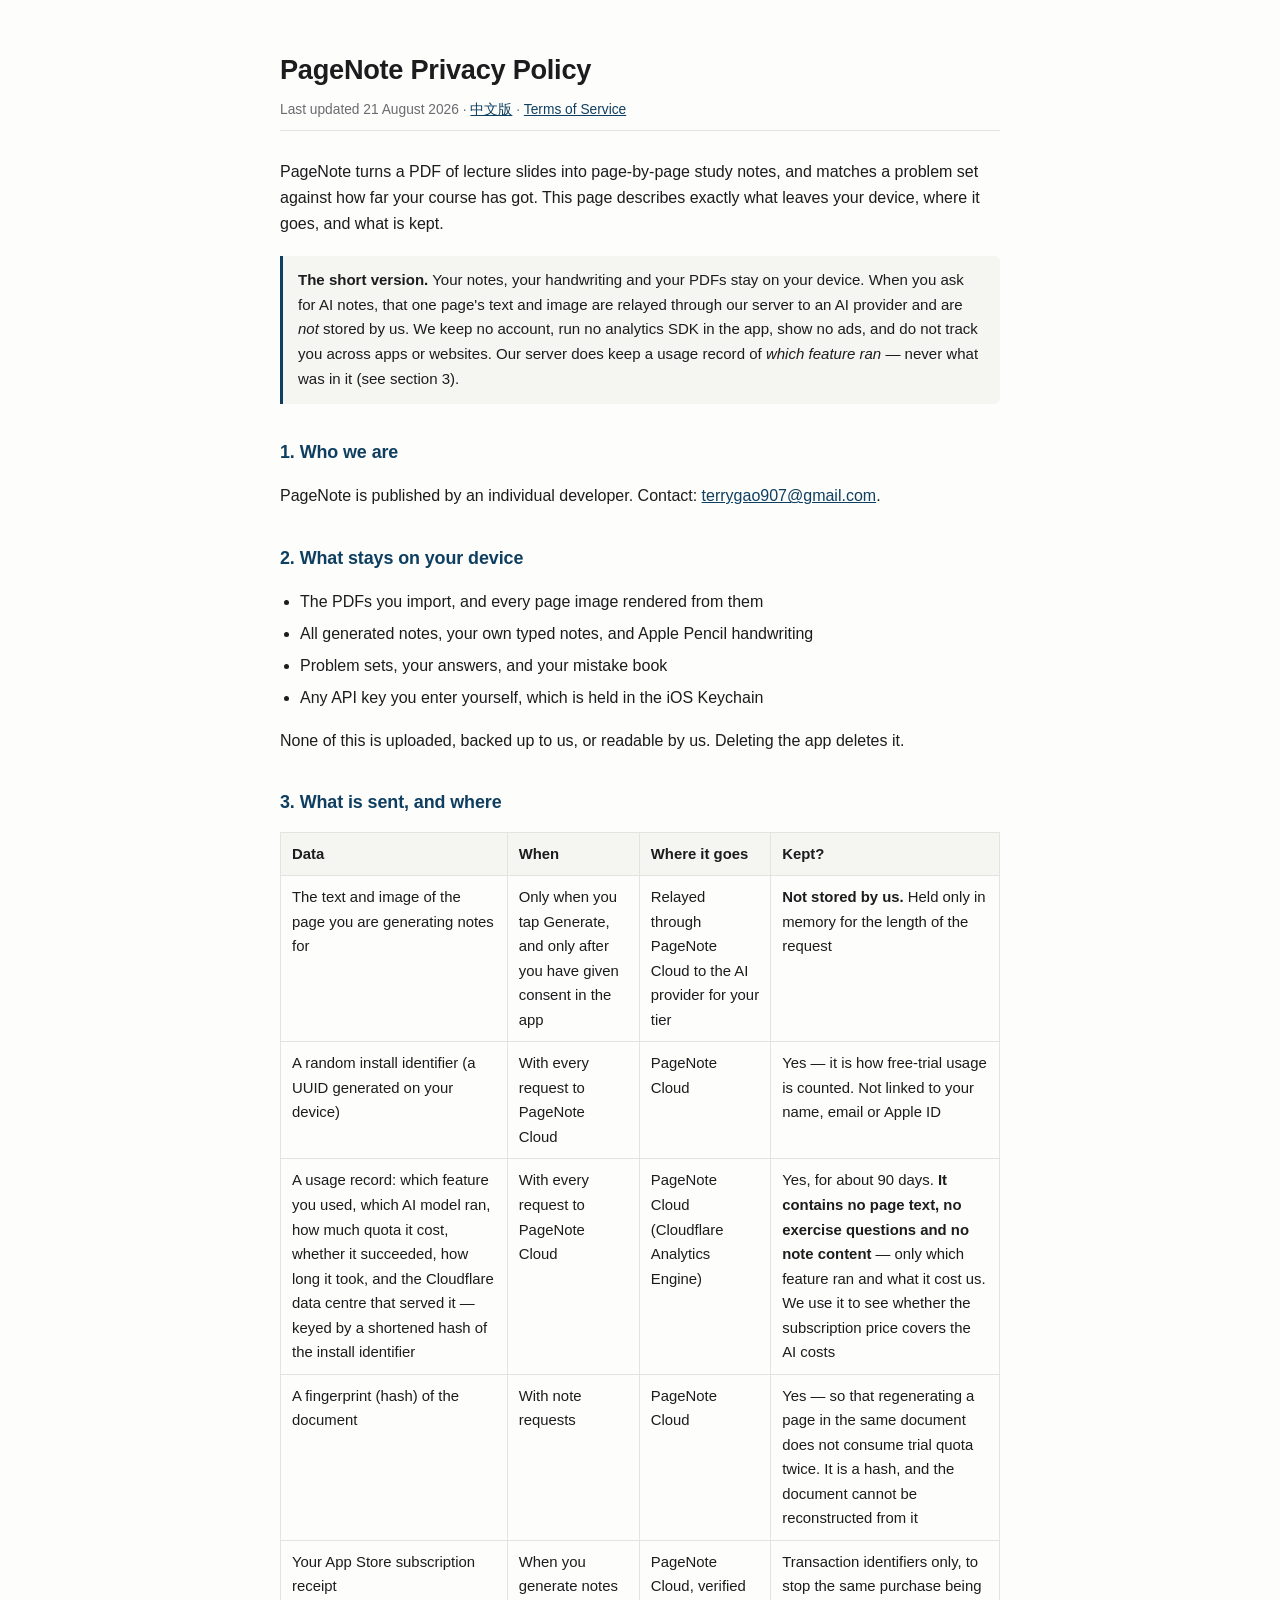
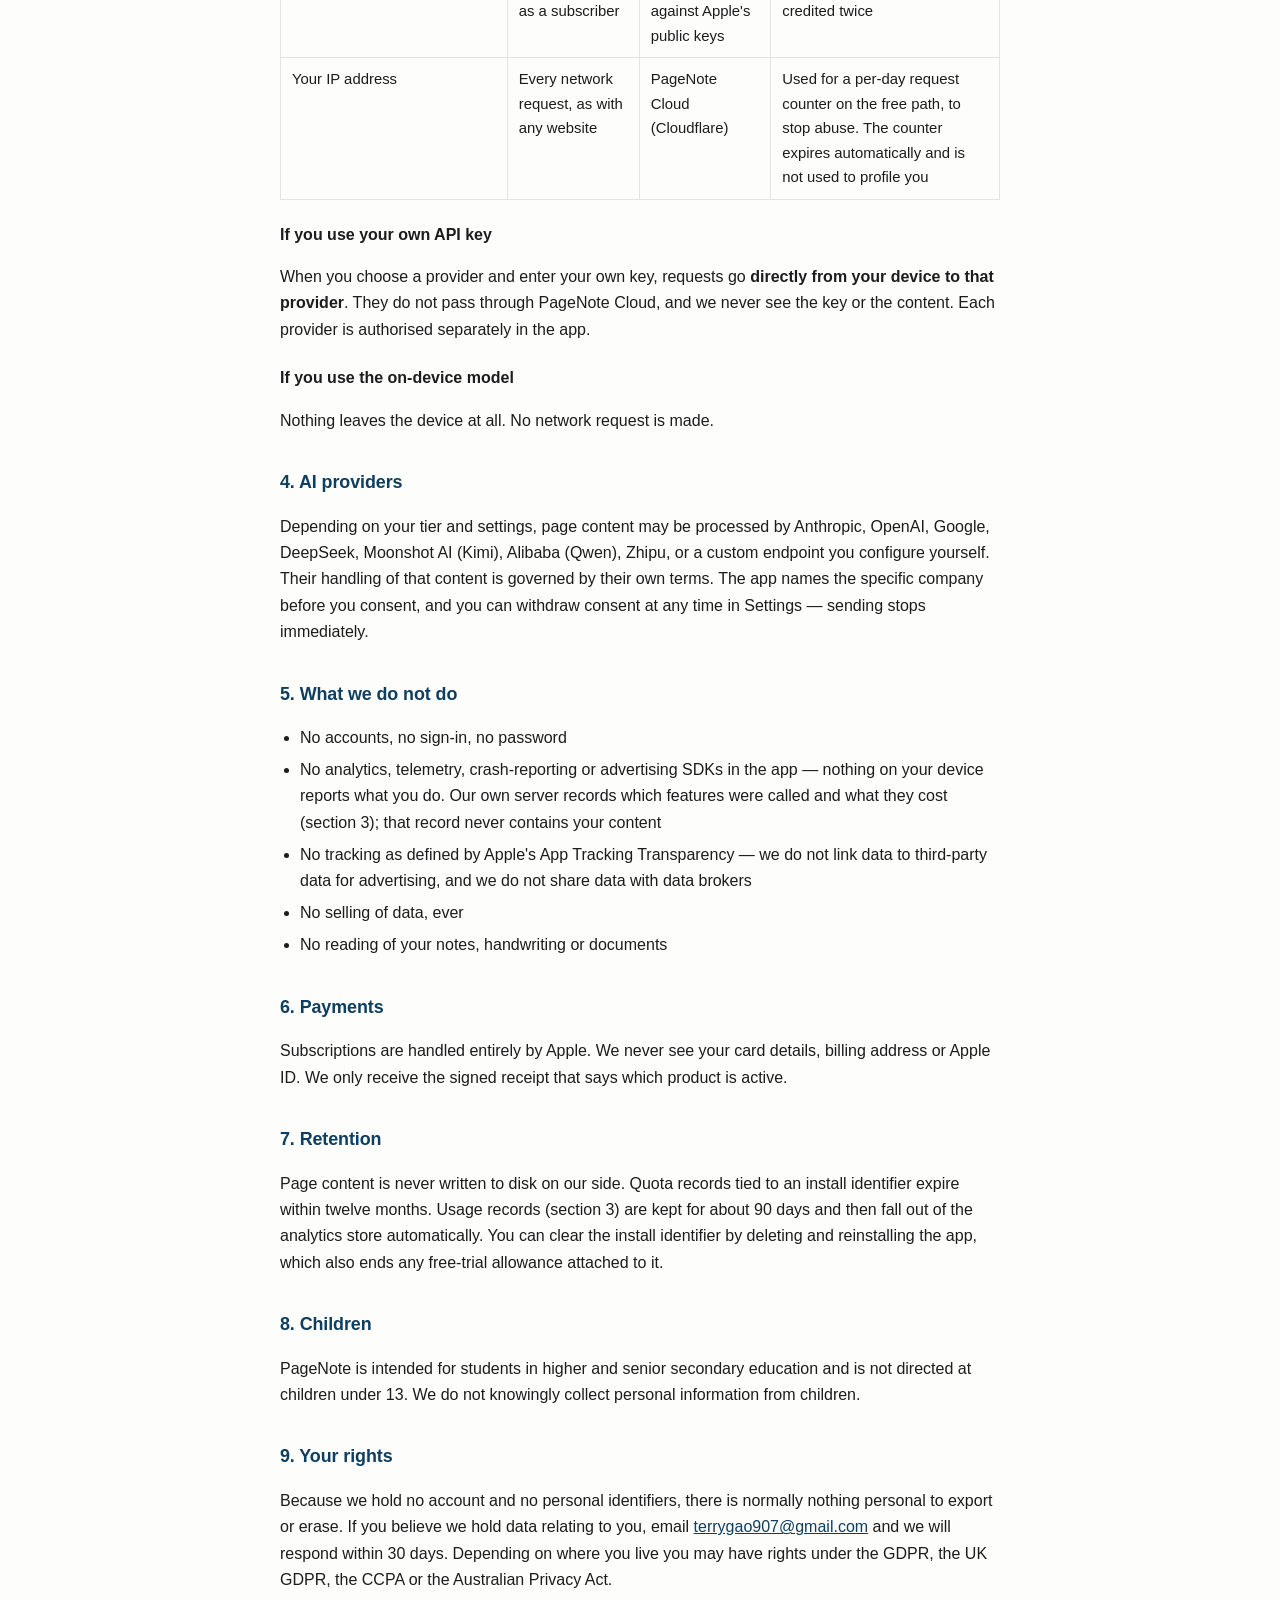
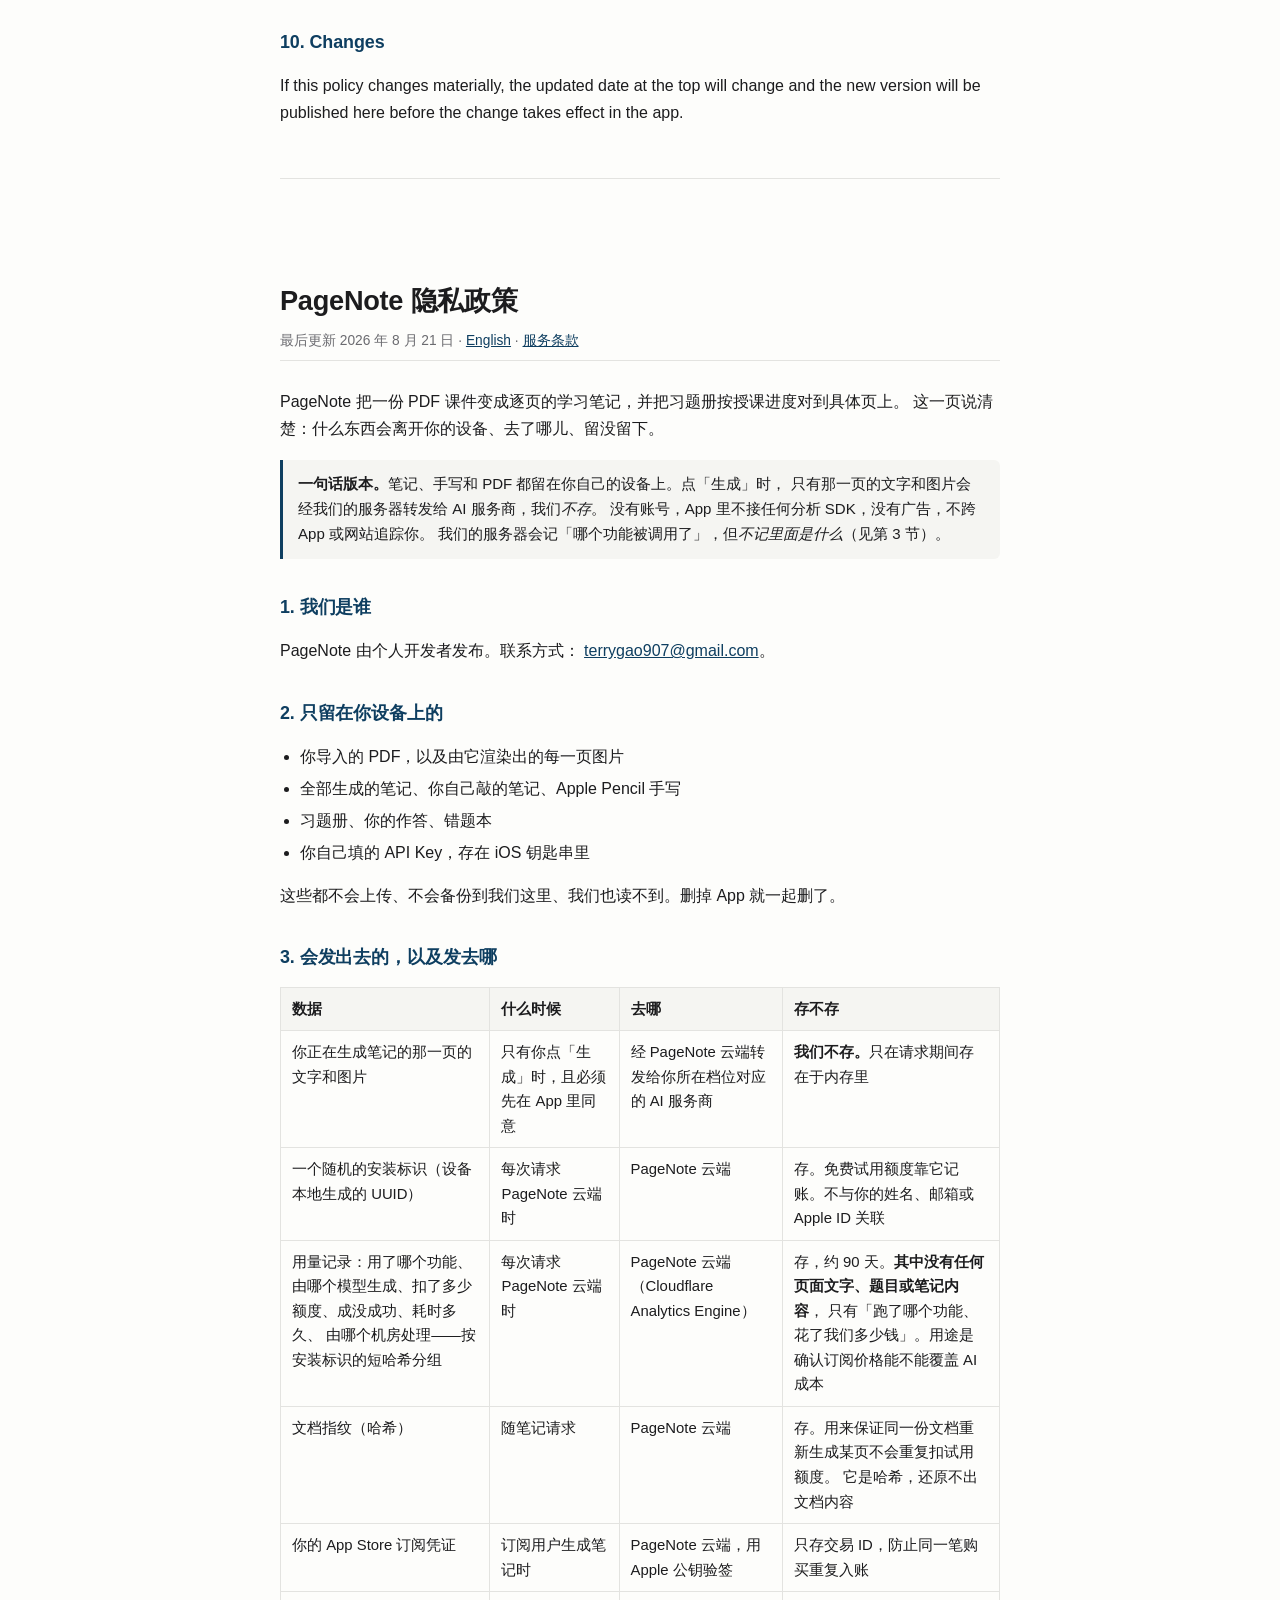
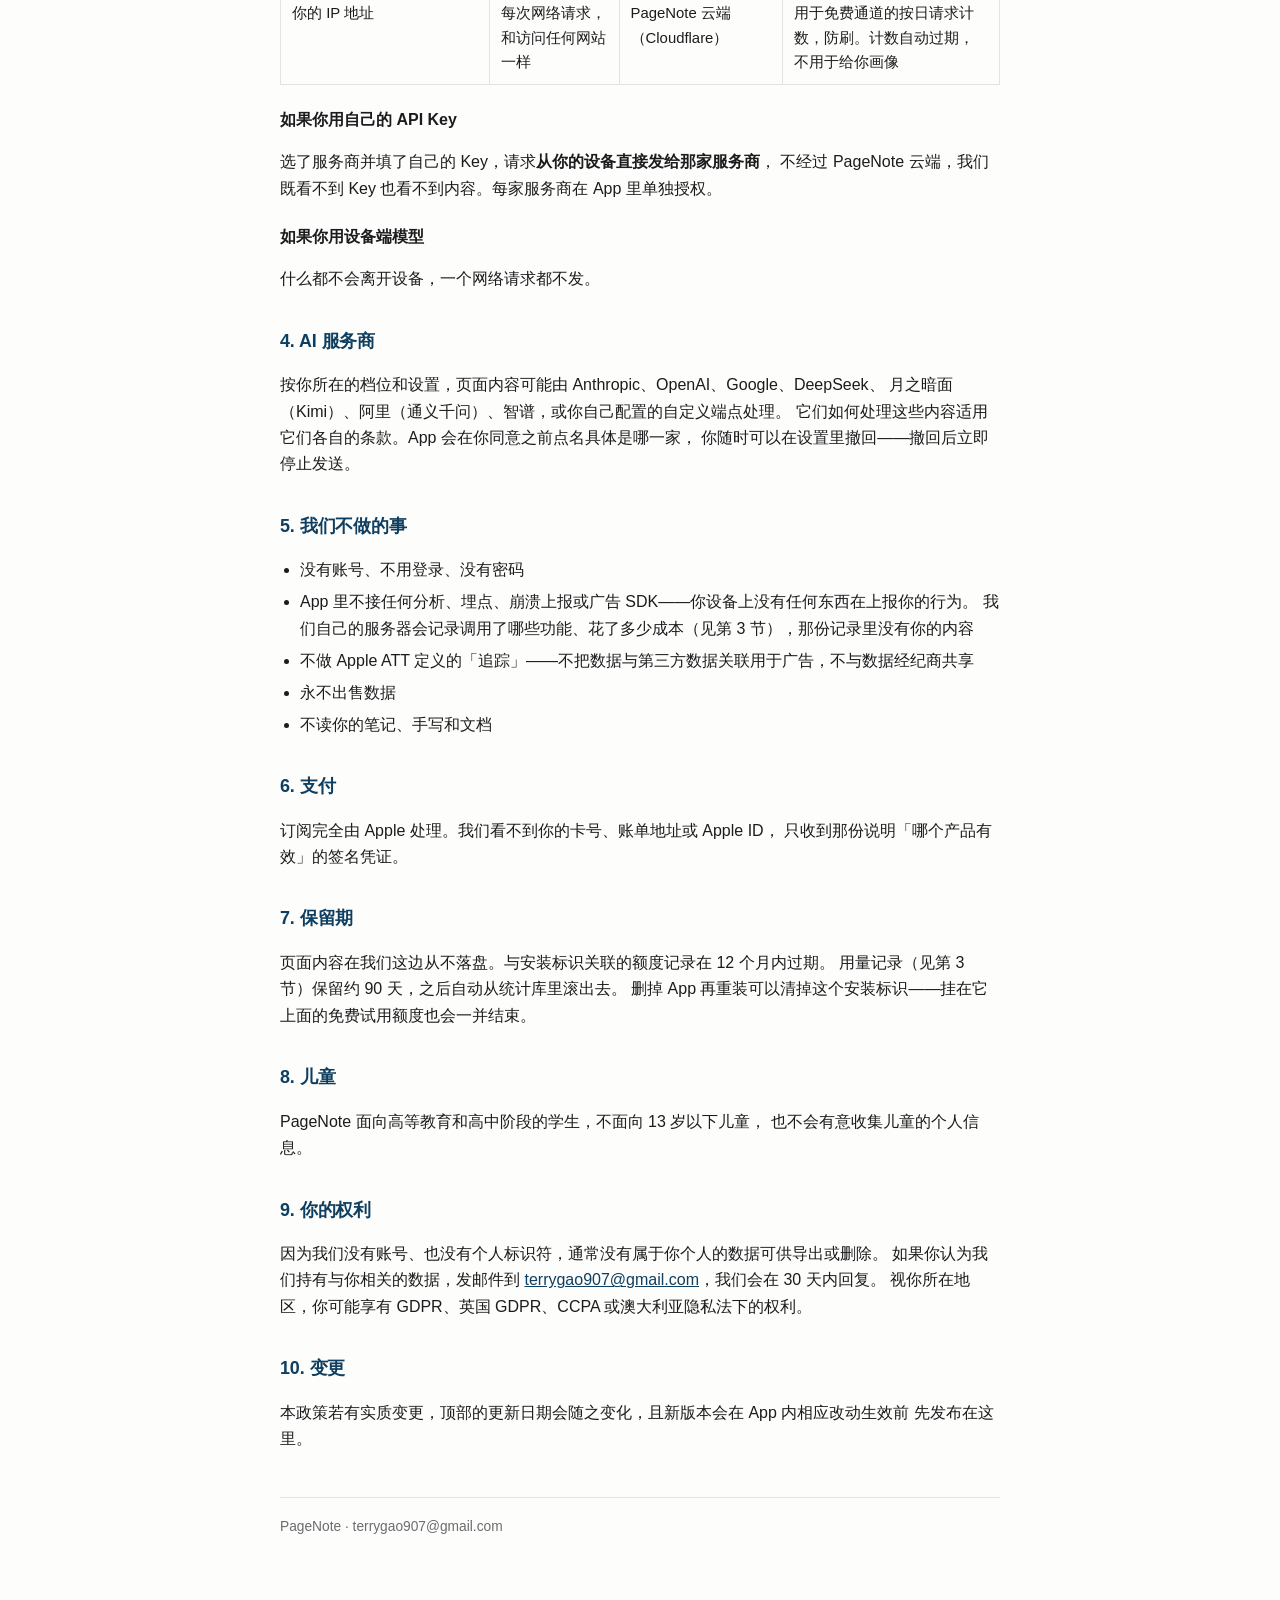
==== privacy.html @ 68c09540 "PageNote 隐私政策与服务条款 中英双语同页，内容按后端的真实数据流写：页面内容只中转不落盘、 安装标识只用来记免费额度、服务端用量统计不含任何页面内容。" ====
<!doctype html>
<html lang="en">
<head>
<meta charset="utf-8">
<meta name="viewport" content="width=device-width,initial-scale=1">
<title>PageNote — Privacy Policy</title>
<link rel="stylesheet" href="_style.css">
</head>
<body>
<main>

<header>
  <h1>PageNote Privacy Policy</h1>
  <p class="meta">Last updated 21 August 2026 · <a href="#zh">中文版</a> · <a href="terms.html">Terms of Service</a></p>
</header>

<p>PageNote turns a PDF of lecture slides into page-by-page study notes, and matches a problem
set against how far your course has got. This page describes exactly what leaves your device,
where it goes, and what is kept.</p>

<div class="note">
<p><strong>The short version.</strong> Your notes, your handwriting and your PDFs stay on your
device. When you ask for AI notes, that one page's text and image are relayed through our server
to an AI provider and are <em>not</em> stored by us. We keep no account, run no analytics SDK
in the app, show no ads, and do not track you across apps or websites. Our server does keep a
usage record of <em>which feature ran</em> — never what was in it (see section 3).</p>
</div>

<h2>1. Who we are</h2>
<p>PageNote is published by an individual developer. Contact:
<a href="mailto:terrygao907@gmail.com">terrygao907@gmail.com</a>.</p>

<h2>2. What stays on your device</h2>
<ul>
  <li>The PDFs you import, and every page image rendered from them</li>
  <li>All generated notes, your own typed notes, and Apple Pencil handwriting</li>
  <li>Problem sets, your answers, and your mistake book</li>
  <li>Any API key you enter yourself, which is held in the iOS Keychain</li>
</ul>
<p>None of this is uploaded, backed up to us, or readable by us. Deleting the app deletes it.</p>

<h2>3. What is sent, and where</h2>
<table>
<tr><th>Data</th><th>When</th><th>Where it goes</th><th>Kept?</th></tr>
<tr>
  <td>The text and image of the page you are generating notes for</td>
  <td>Only when you tap Generate, and only after you have given consent in the app</td>
  <td>Relayed through PageNote Cloud to the AI provider for your tier</td>
  <td><strong>Not stored by us.</strong> Held only in memory for the length of the request</td>
</tr>
<tr>
  <td>A random install identifier (a UUID generated on your device)</td>
  <td>With every request to PageNote Cloud</td>
  <td>PageNote Cloud</td>
  <td>Yes — it is how free-trial usage is counted. Not linked to your name, email or Apple ID</td>
</tr>
<tr>
  <td>A usage record: which feature you used, which AI model ran, how much quota it cost,
      whether it succeeded, how long it took, and the Cloudflare data centre that served it —
      keyed by a shortened hash of the install identifier</td>
  <td>With every request to PageNote Cloud</td>
  <td>PageNote Cloud (Cloudflare Analytics Engine)</td>
  <td>Yes, for about 90 days. <strong>It contains no page text, no exercise questions and no
      note content</strong> — only which feature ran and what it cost us. We use it to see
      whether the subscription price covers the AI costs</td>
</tr>
<tr>
  <td>A fingerprint (hash) of the document</td>
  <td>With note requests</td>
  <td>PageNote Cloud</td>
  <td>Yes — so that regenerating a page in the same document does not consume trial quota twice.
      It is a hash, and the document cannot be reconstructed from it</td>
</tr>
<tr>
  <td>Your App Store subscription receipt</td>
  <td>When you generate notes as a subscriber</td>
  <td>PageNote Cloud, verified against Apple's public keys</td>
  <td>Transaction identifiers only, to stop the same purchase being credited twice</td>
</tr>
<tr>
  <td>Your IP address</td>
  <td>Every network request, as with any website</td>
  <td>PageNote Cloud (Cloudflare)</td>
  <td>Used for a per-day request counter on the free path, to stop abuse. The counter expires
      automatically and is not used to profile you</td>
</tr>
</table>

<h3>If you use your own API key</h3>
<p>When you choose a provider and enter your own key, requests go <strong>directly from your
device to that provider</strong>. They do not pass through PageNote Cloud, and we never see the
key or the content. Each provider is authorised separately in the app.</p>

<h3>If you use the on-device model</h3>
<p>Nothing leaves the device at all. No network request is made.</p>

<h2>4. AI providers</h2>
<p>Depending on your tier and settings, page content may be processed by Anthropic, OpenAI,
Google, DeepSeek, Moonshot AI (Kimi), Alibaba (Qwen), Zhipu, or a custom endpoint you configure
yourself. Their handling of that content is governed by their own terms. The app names the
specific company before you consent, and you can withdraw consent at any time in Settings —
sending stops immediately.</p>

<h2>5. What we do not do</h2>
<ul>
  <li>No accounts, no sign-in, no password</li>
  <li>No analytics, telemetry, crash-reporting or advertising SDKs in the app — nothing on your
      device reports what you do. Our own server records which features were called and what they
      cost (section 3); that record never contains your content</li>
  <li>No tracking as defined by Apple's App Tracking Transparency — we do not link data to
      third-party data for advertising, and we do not share data with data brokers</li>
  <li>No selling of data, ever</li>
  <li>No reading of your notes, handwriting or documents</li>
</ul>

<h2>6. Payments</h2>
<p>Subscriptions are handled entirely by Apple. We never see your card details,
billing address or Apple ID. We only receive the signed receipt that says which product is
active.</p>

<h2>7. Retention</h2>
<p>Page content is never written to disk on our side. Quota records tied to an install
identifier expire within twelve months. Usage records (section 3) are kept for about 90 days
and then fall out of the analytics store automatically. You can clear the install identifier by
deleting and reinstalling the app, which also ends any free-trial allowance attached to it.</p>

<h2>8. Children</h2>
<p>PageNote is intended for students in higher and senior secondary education and is not
directed at children under 13. We do not knowingly collect personal information from children.</p>

<h2>9. Your rights</h2>
<p>Because we hold no account and no personal identifiers, there is normally nothing personal to
export or erase. If you believe we hold data relating to you, email
<a href="mailto:terrygao907@gmail.com">terrygao907@gmail.com</a> and we will respond within 30
days. Depending on where you live you may have rights under the GDPR, the UK GDPR, the CCPA or
the Australian Privacy Act.</p>

<h2>10. Changes</h2>
<p>If this policy changes materially, the updated date at the top will change and the new version
will be published here before the change takes effect in the app.</p>

<hr>

<header id="zh">
  <h1>PageNote 隐私政策</h1>
  <p class="meta">最后更新 2026 年 8 月 21 日 · <a href="#">English</a> · <a href="terms.html">服务条款</a></p>
</header>

<p>PageNote 把一份 PDF 课件变成逐页的学习笔记，并把习题册按授课进度对到具体页上。
这一页说清楚：什么东西会离开你的设备、去了哪儿、留没留下。</p>

<div class="note">
<p><strong>一句话版本。</strong>笔记、手写和 PDF 都留在你自己的设备上。点「生成」时，
只有那一页的文字和图片会经我们的服务器转发给 AI 服务商，我们<em>不存</em>。
没有账号，App 里不接任何分析 SDK，没有广告，不跨 App 或网站追踪你。
我们的服务器会记「哪个功能被调用了」，但<em>不记里面是什么</em>（见第 3 节）。</p>
</div>

<h2>1. 我们是谁</h2>
<p>PageNote 由个人开发者发布。联系方式：
<a href="mailto:terrygao907@gmail.com">terrygao907@gmail.com</a>。</p>

<h2>2. 只留在你设备上的</h2>
<ul>
  <li>你导入的 PDF，以及由它渲染出的每一页图片</li>
  <li>全部生成的笔记、你自己敲的笔记、Apple Pencil 手写</li>
  <li>习题册、你的作答、错题本</li>
  <li>你自己填的 API Key，存在 iOS 钥匙串里</li>
</ul>
<p>这些都不会上传、不会备份到我们这里、我们也读不到。删掉 App 就一起删了。</p>

<h2>3. 会发出去的，以及发去哪</h2>
<table>
<tr><th>数据</th><th>什么时候</th><th>去哪</th><th>存不存</th></tr>
<tr>
  <td>你正在生成笔记的那一页的文字和图片</td>
  <td>只有你点「生成」时，且必须先在 App 里同意</td>
  <td>经 PageNote 云端转发给你所在档位对应的 AI 服务商</td>
  <td><strong>我们不存。</strong>只在请求期间存在于内存里</td>
</tr>
<tr>
  <td>一个随机的安装标识（设备本地生成的 UUID）</td>
  <td>每次请求 PageNote 云端时</td>
  <td>PageNote 云端</td>
  <td>存。免费试用额度靠它记账。不与你的姓名、邮箱或 Apple ID 关联</td>
</tr>
<tr>
  <td>用量记录：用了哪个功能、由哪个模型生成、扣了多少额度、成没成功、耗时多久、
      由哪个机房处理——按安装标识的短哈希分组</td>
  <td>每次请求 PageNote 云端时</td>
  <td>PageNote 云端（Cloudflare Analytics Engine）</td>
  <td>存，约 90 天。<strong>其中没有任何页面文字、题目或笔记内容</strong>，
      只有「跑了哪个功能、花了我们多少钱」。用途是确认订阅价格能不能覆盖 AI 成本</td>
</tr>
<tr>
  <td>文档指纹（哈希）</td>
  <td>随笔记请求</td>
  <td>PageNote 云端</td>
  <td>存。用来保证同一份文档重新生成某页不会重复扣试用额度。
      它是哈希，还原不出文档内容</td>
</tr>
<tr>
  <td>你的 App Store 订阅凭证</td>
  <td>订阅用户生成笔记时</td>
  <td>PageNote 云端，用 Apple 公钥验签</td>
  <td>只存交易 ID，防止同一笔购买重复入账</td>
</tr>
<tr>
  <td>你的 IP 地址</td>
  <td>每次网络请求，和访问任何网站一样</td>
  <td>PageNote 云端（Cloudflare）</td>
  <td>用于免费通道的按日请求计数，防刷。计数自动过期，不用于给你画像</td>
</tr>
</table>

<h3>如果你用自己的 API Key</h3>
<p>选了服务商并填了自己的 Key，请求<strong>从你的设备直接发给那家服务商</strong>，
不经过 PageNote 云端，我们既看不到 Key 也看不到内容。每家服务商在 App 里单独授权。</p>

<h3>如果你用设备端模型</h3>
<p>什么都不会离开设备，一个网络请求都不发。</p>

<h2>4. AI 服务商</h2>
<p>按你所在的档位和设置，页面内容可能由 Anthropic、OpenAI、Google、DeepSeek、
月之暗面（Kimi）、阿里（通义千问）、智谱，或你自己配置的自定义端点处理。
它们如何处理这些内容适用它们各自的条款。App 会在你同意之前点名具体是哪一家，
你随时可以在设置里撤回——撤回后立即停止发送。</p>

<h2>5. 我们不做的事</h2>
<ul>
  <li>没有账号、不用登录、没有密码</li>
  <li>App 里不接任何分析、埋点、崩溃上报或广告 SDK——你设备上没有任何东西在上报你的行为。
      我们自己的服务器会记录调用了哪些功能、花了多少成本（见第 3 节），那份记录里没有你的内容</li>
  <li>不做 Apple ATT 定义的「追踪」——不把数据与第三方数据关联用于广告，不与数据经纪商共享</li>
  <li>永不出售数据</li>
  <li>不读你的笔记、手写和文档</li>
</ul>

<h2>6. 支付</h2>
<p>订阅完全由 Apple 处理。我们看不到你的卡号、账单地址或 Apple ID，
只收到那份说明「哪个产品有效」的签名凭证。</p>

<h2>7. 保留期</h2>
<p>页面内容在我们这边从不落盘。与安装标识关联的额度记录在 12 个月内过期。
用量记录（见第 3 节）保留约 90 天，之后自动从统计库里滚出去。
删掉 App 再重装可以清掉这个安装标识——挂在它上面的免费试用额度也会一并结束。</p>

<h2>8. 儿童</h2>
<p>PageNote 面向高等教育和高中阶段的学生，不面向 13 岁以下儿童，
也不会有意收集儿童的个人信息。</p>

<h2>9. 你的权利</h2>
<p>因为我们没有账号、也没有个人标识符，通常没有属于你个人的数据可供导出或删除。
如果你认为我们持有与你相关的数据，发邮件到
<a href="mailto:terrygao907@gmail.com">terrygao907@gmail.com</a>，我们会在 30 天内回复。
视你所在地区，你可能享有 GDPR、英国 GDPR、CCPA 或澳大利亚隐私法下的权利。</p>

<h2>10. 变更</h2>
<p>本政策若有实质变更，顶部的更新日期会随之变化，且新版本会在 App 内相应改动生效前
先发布在这里。</p>

<footer>PageNote · terrygao907@gmail.com</footer>

</main>
</body>
</html>
---- _style.css ----
:root{--bg:#fdfdfb;--fg:#1c1c1e;--mut:#6b6b70;--line:#e3e3e0;--accent:#0e3e60;--card:#f5f5f2}
@media (prefers-color-scheme:dark){:root{--bg:#141416;--fg:#ececee;--mut:#9a9aa0;--line:#2c2c30;--accent:#7fb4dc;--card:#1d1d20}}
*{box-sizing:border-box}
body{margin:0;padding:0 20px 80px;background:var(--bg);color:var(--fg);
  font:16px/1.65 -apple-system,BlinkMacSystemFont,"Segoe UI",Roboto,"Helvetica Neue",
  "PingFang SC","Hiragino Sans GB","Microsoft YaHei",sans-serif;
  -webkit-text-size-adjust:100%}
main{max-width:720px;margin:0 auto}
header{padding:48px 0 8px;border-bottom:1px solid var(--line);margin-bottom:28px}
h1{font-size:1.7rem;margin:0 0 6px;letter-spacing:-.01em}
h2{font-size:1.12rem;margin:34px 0 10px;color:var(--accent);letter-spacing:-.005em}
h3{font-size:1rem;margin:22px 0 6px}
p,li{color:var(--fg)}
.meta{color:var(--mut);font-size:.86rem;margin:0}
ul{padding-left:1.25em}
li{margin:.35em 0}
table{border-collapse:collapse;width:100%;margin:14px 0;font-size:.93rem;display:block;overflow-x:auto}
th,td{border:1px solid var(--line);padding:9px 11px;text-align:left;vertical-align:top}
th{background:var(--card);font-weight:600}
code{background:var(--card);padding:1px 5px;border-radius:4px;font-size:.88em}
.note{background:var(--card);border-left:3px solid var(--accent);padding:12px 15px;margin:18px 0;border-radius:0 6px 6px 0}
.note p{margin:0;font-size:.94rem}
hr{border:0;border-top:1px solid var(--line);margin:52px 0}
a{color:var(--accent)}
footer{margin-top:44px;padding-top:18px;border-top:1px solid var(--line);color:var(--mut);font-size:.86rem}
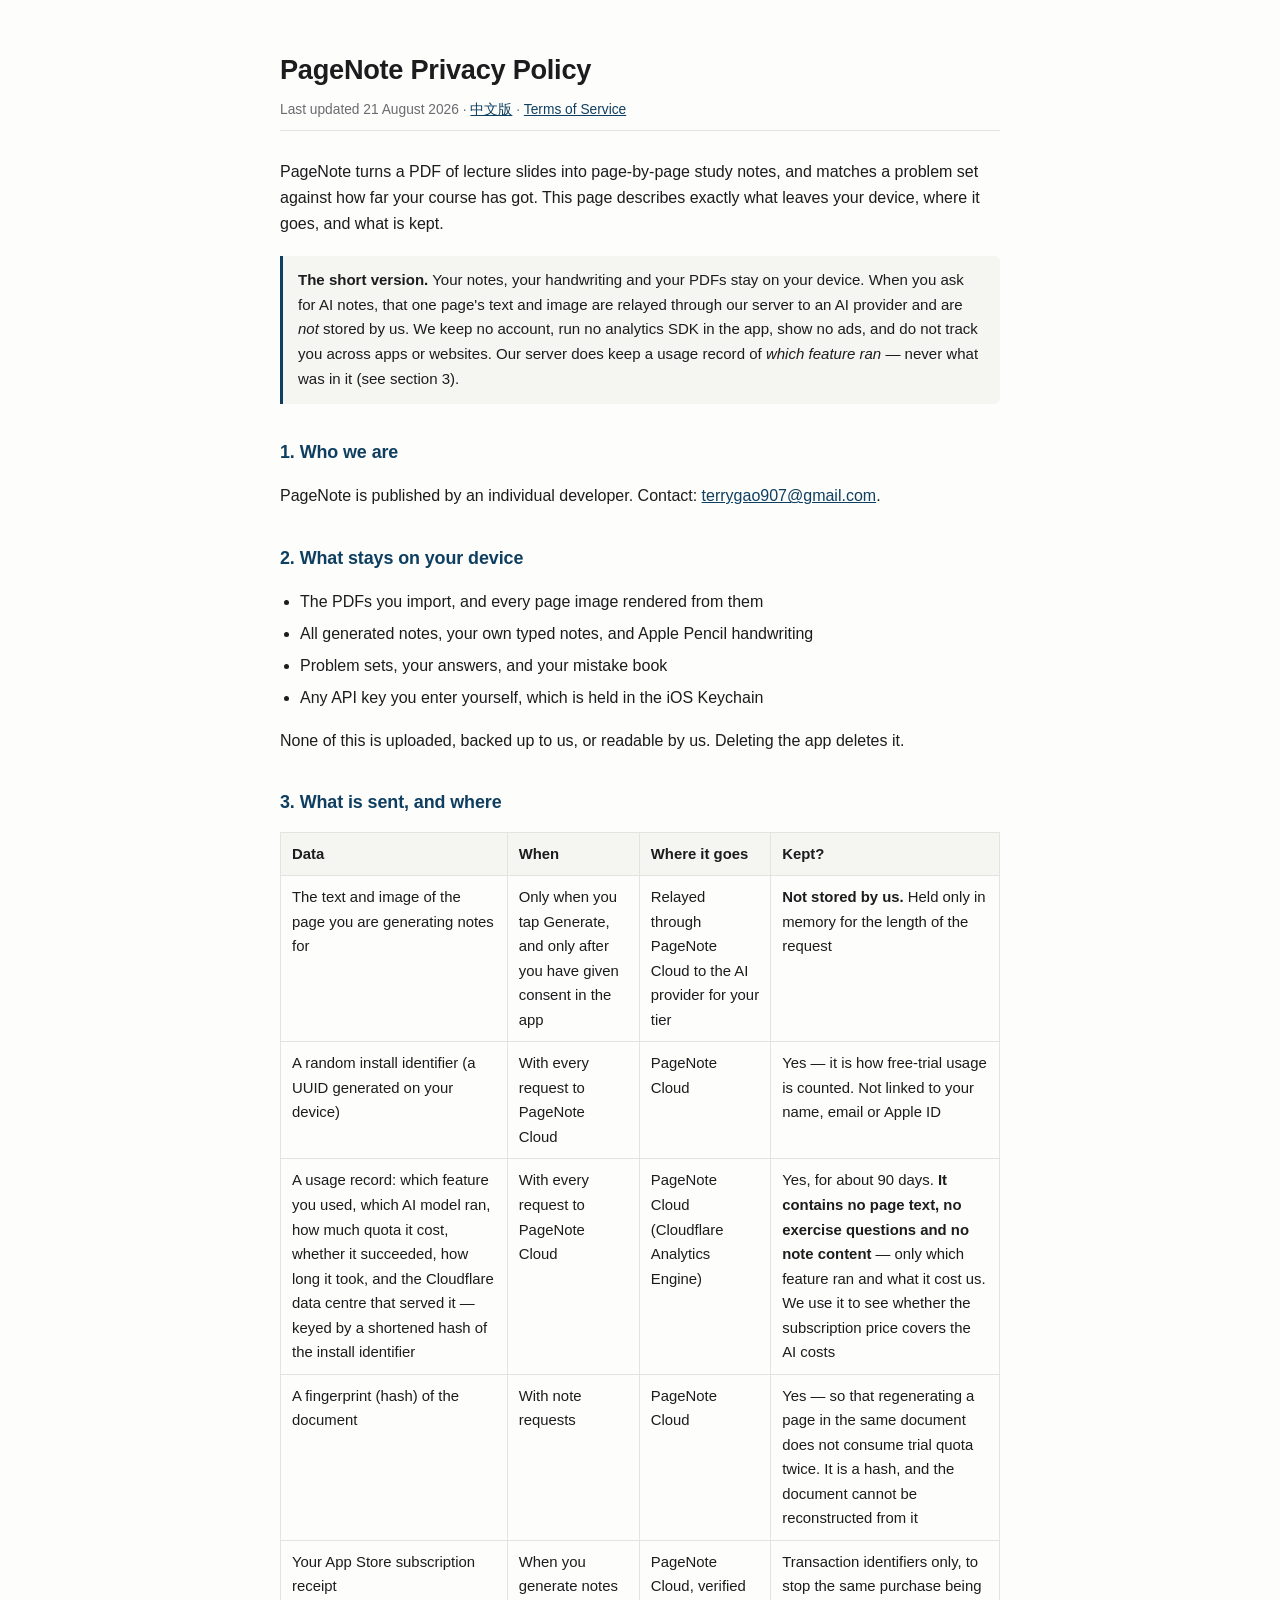
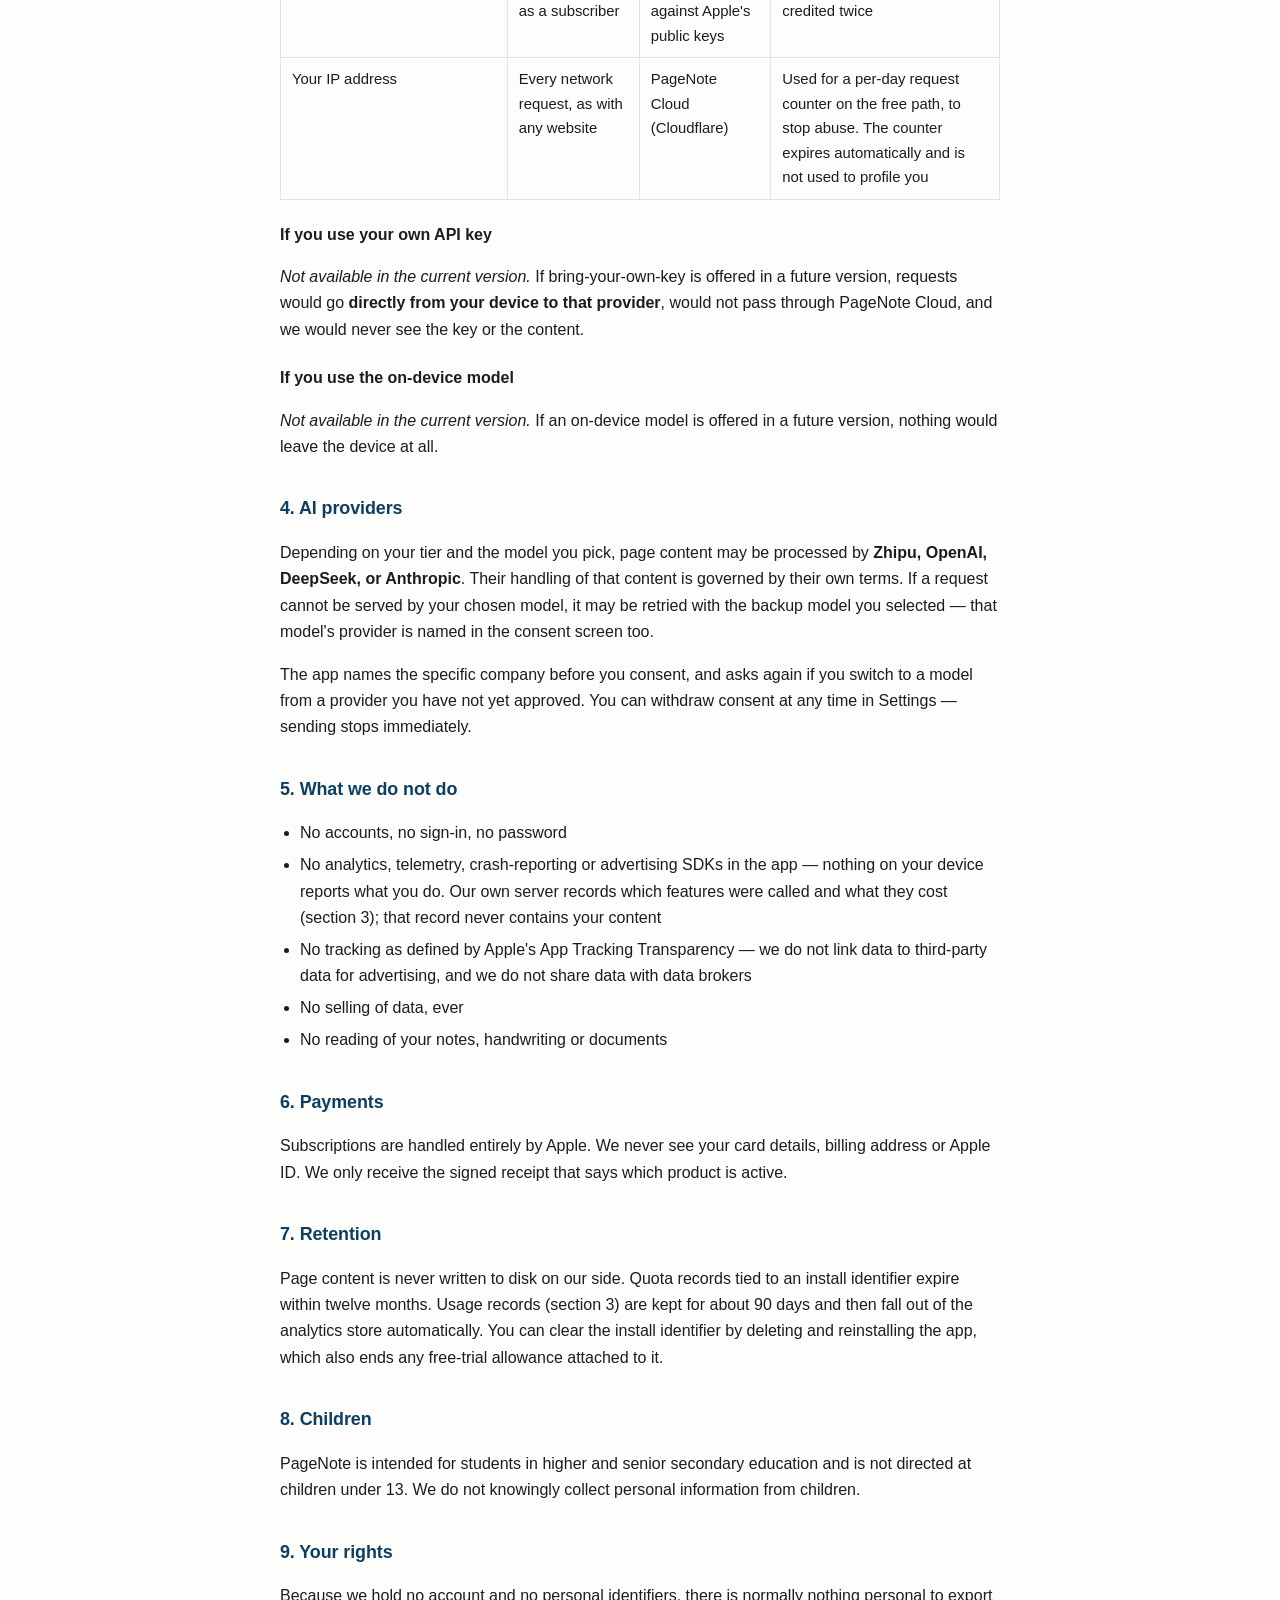
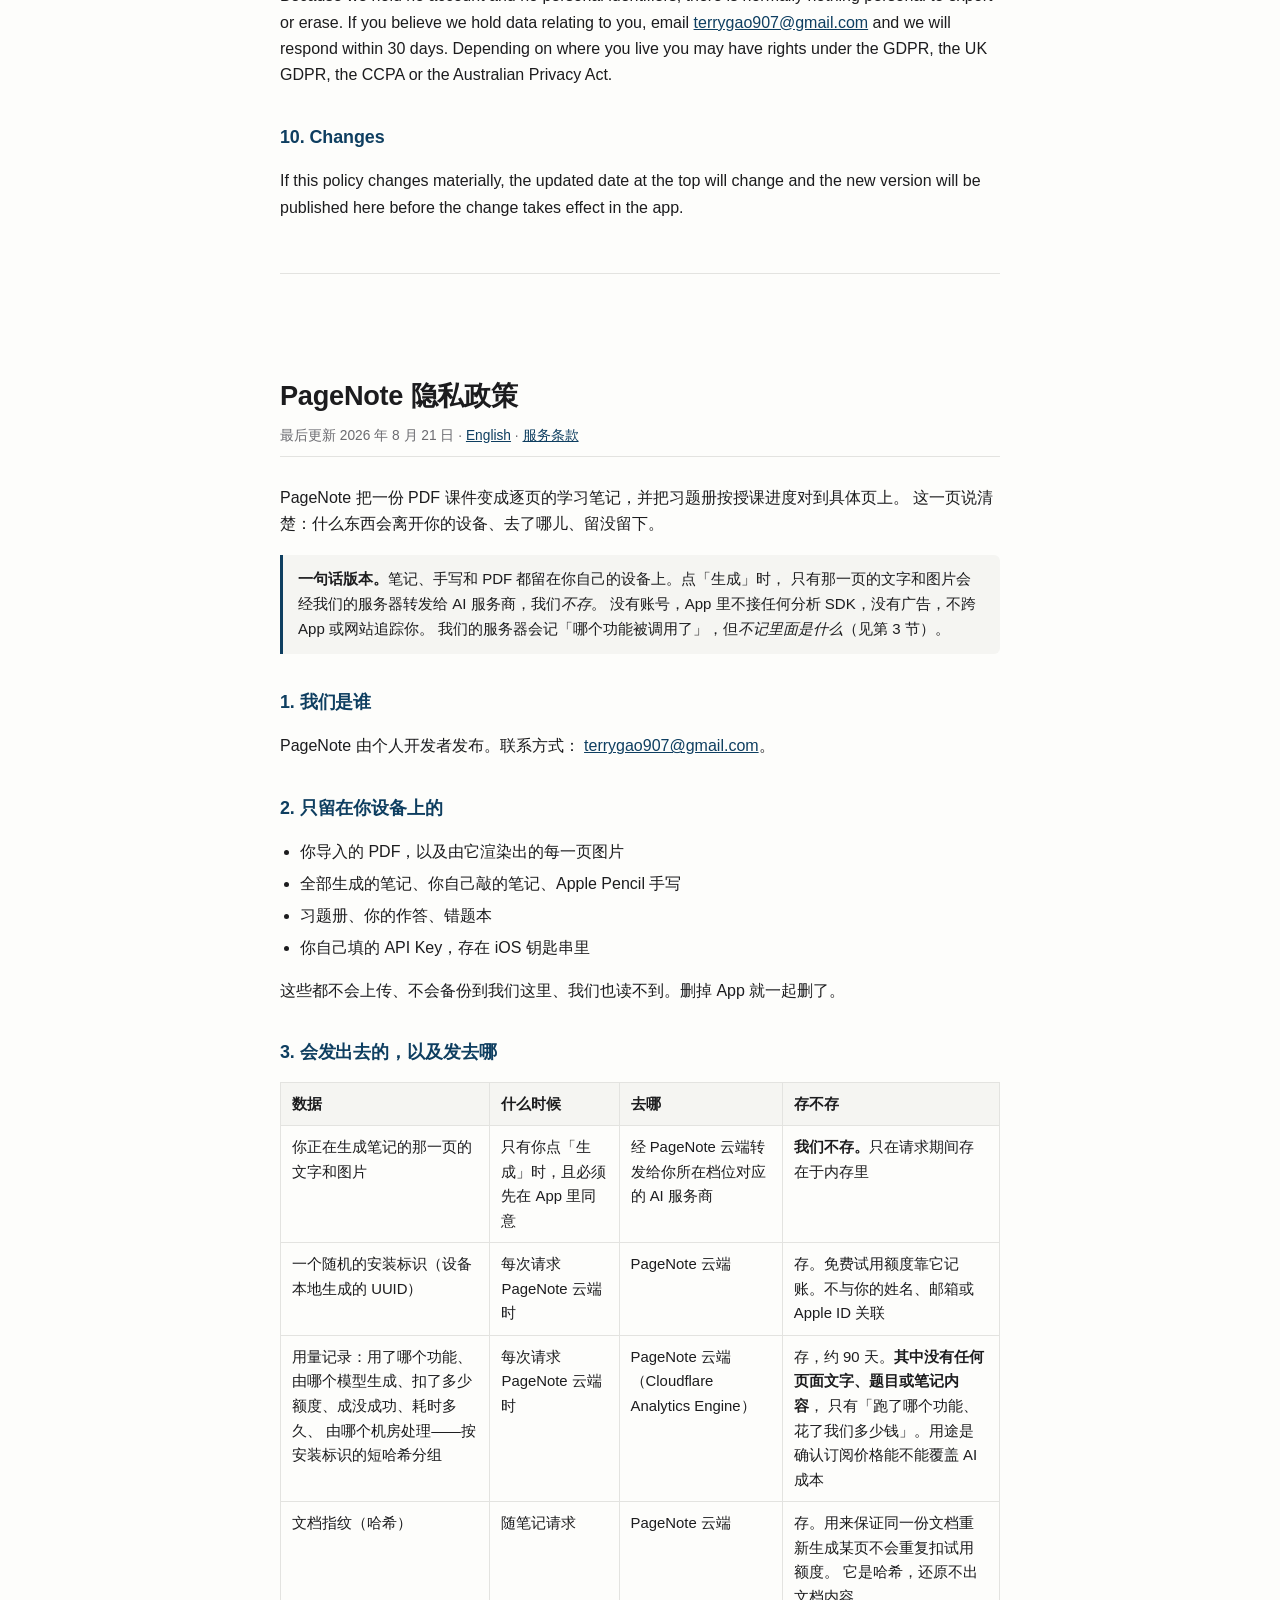
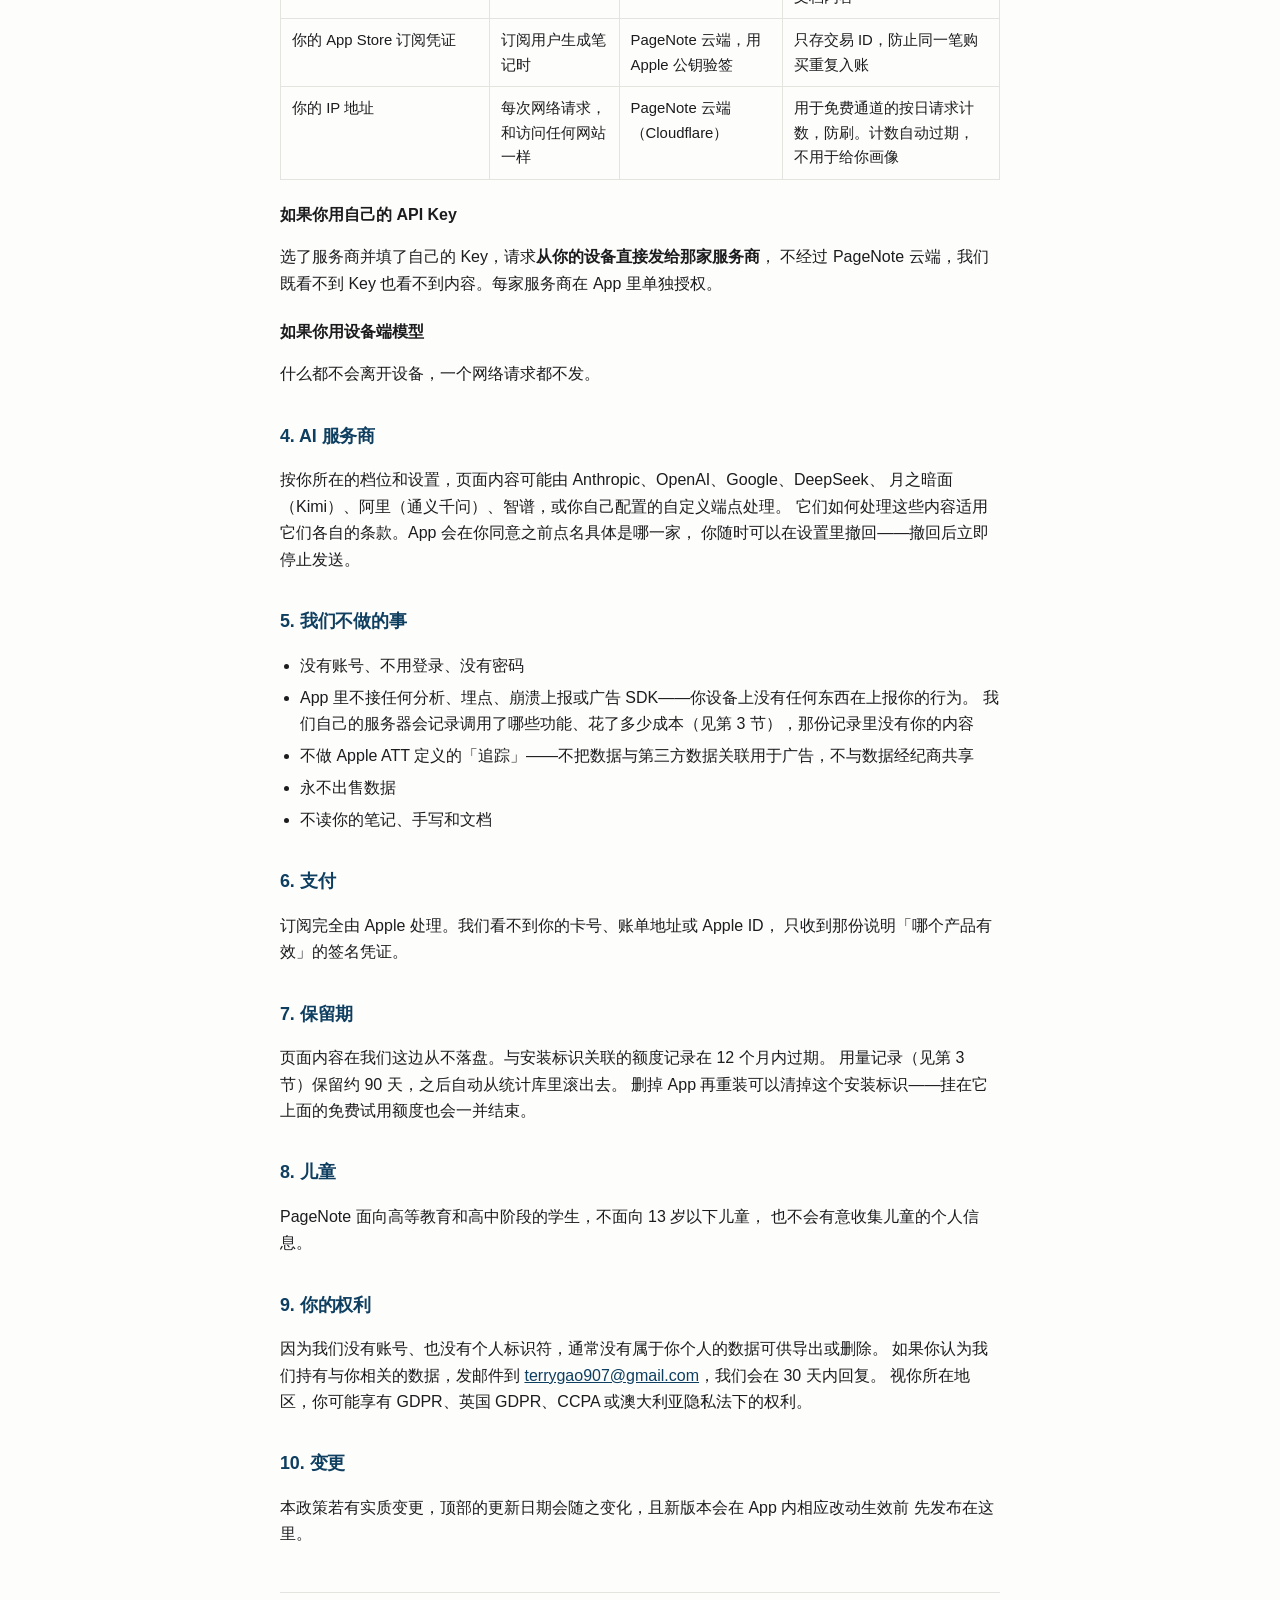
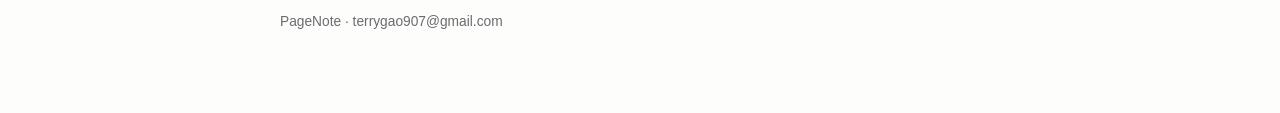
==== commit 3ca84fb2: "隐私政策对齐实际产品：删掉两个不存在的功能，厂商列表按线上目录写 第 3 节里「自带 API Key」和「端侧模型」两段描述的功能，纯订阅版根本进不去 （AppSettings 里 engineKin" ====
--- a/privacy.html
+++ b/privacy.html
@@ -87,19 +87,23 @@
 </table>
 
 <h3>If you use your own API key</h3>
-<p>When you choose a provider and enter your own key, requests go <strong>directly from your
-device to that provider</strong>. They do not pass through PageNote Cloud, and we never see the
-key or the content. Each provider is authorised separately in the app.</p>
+<p><em>Not available in the current version.</em> If bring-your-own-key is offered in a future
+version, requests would go <strong>directly from your device to that provider</strong>, would not
+pass through PageNote Cloud, and we would never see the key or the content.</p>
 
 <h3>If you use the on-device model</h3>
-<p>Nothing leaves the device at all. No network request is made.</p>
+<p><em>Not available in the current version.</em> If an on-device model is offered in a future
+version, nothing would leave the device at all.</p>
 
 <h2>4. AI providers</h2>
-<p>Depending on your tier and settings, page content may be processed by Anthropic, OpenAI,
-Google, DeepSeek, Moonshot AI (Kimi), Alibaba (Qwen), Zhipu, or a custom endpoint you configure
-yourself. Their handling of that content is governed by their own terms. The app names the
-specific company before you consent, and you can withdraw consent at any time in Settings —
-sending stops immediately.</p>
+<p>Depending on your tier and the model you pick, page content may be processed by
+<strong>Zhipu, OpenAI, DeepSeek, or Anthropic</strong>. Their handling of that content is
+governed by their own terms. If a request cannot be served by your chosen model, it may be
+retried with the backup model you selected — that model's provider is named in the consent
+screen too.</p>
+<p>The app names the specific company before you consent, and asks again if you switch to a
+model from a provider you have not yet approved. You can withdraw consent at any time in
+Settings — sending stops immediately.</p>
 
 <h2>5. What we do not do</h2>
 <ul>
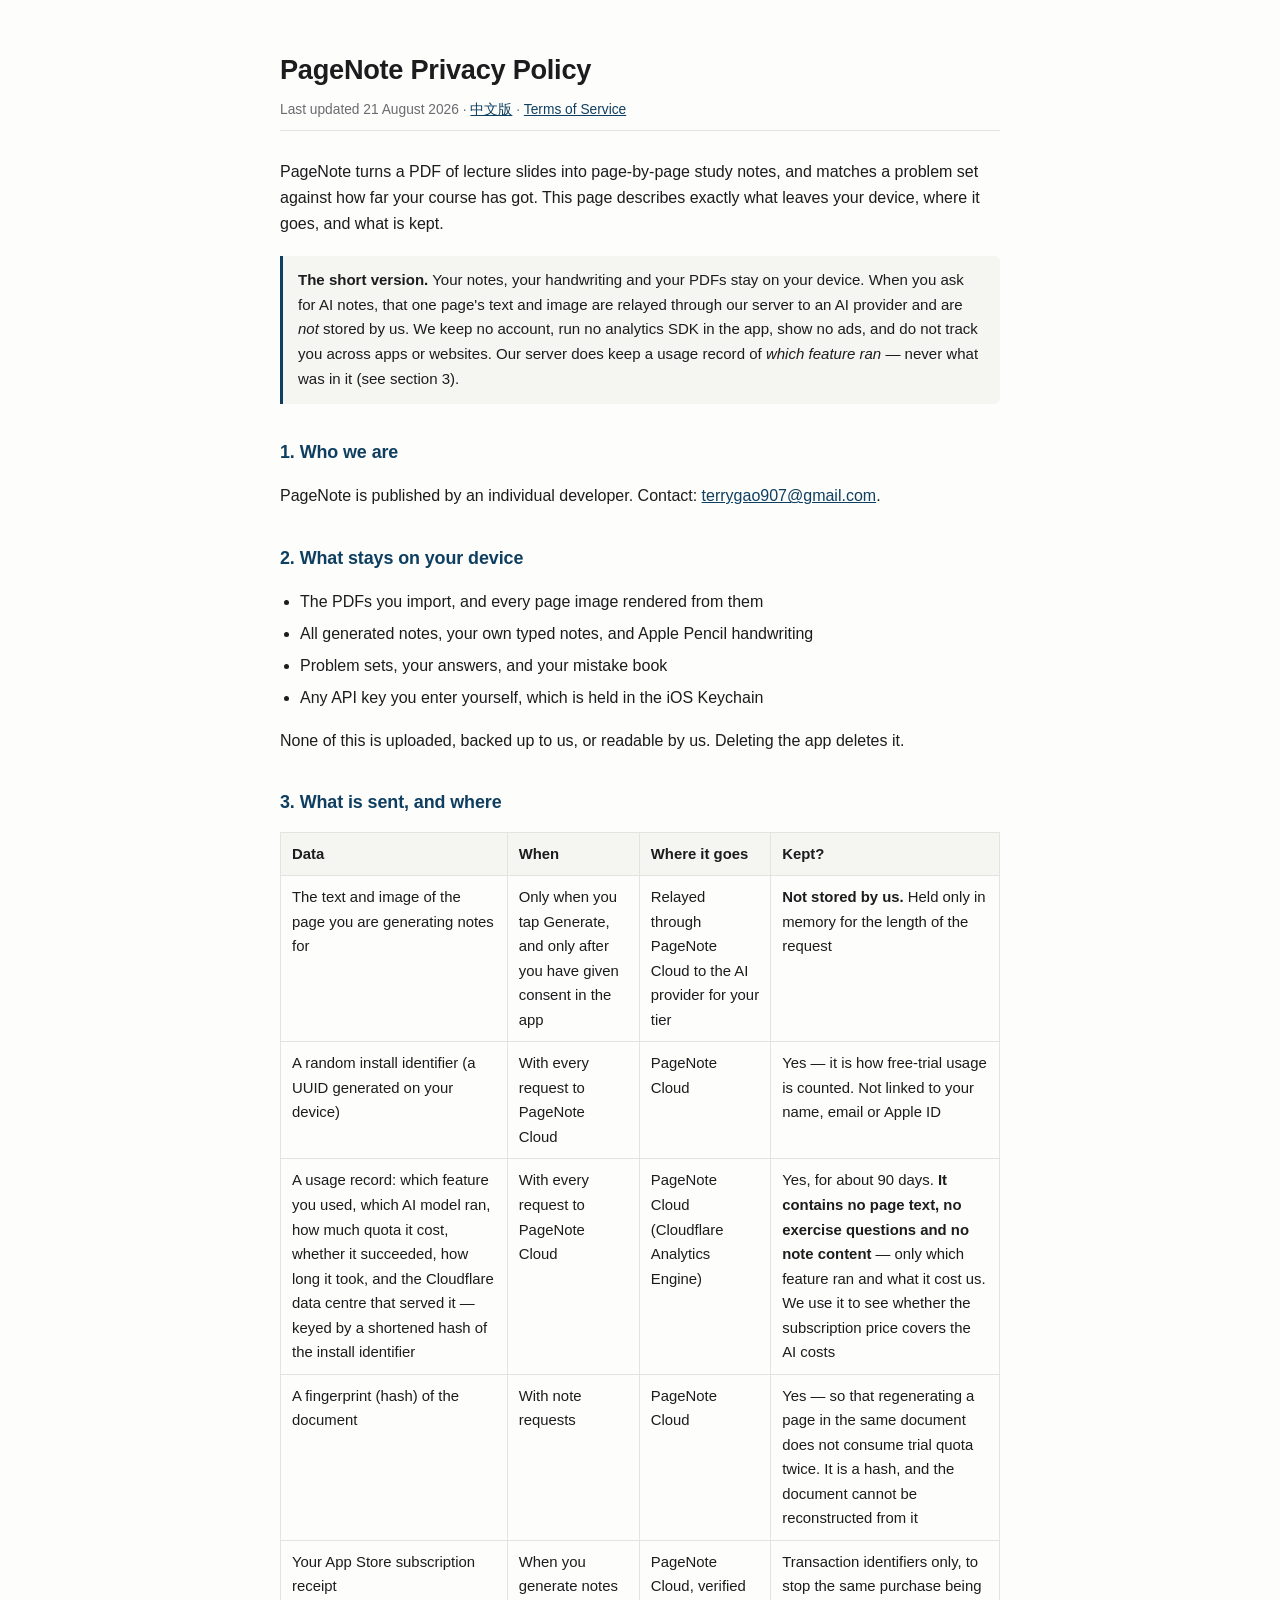
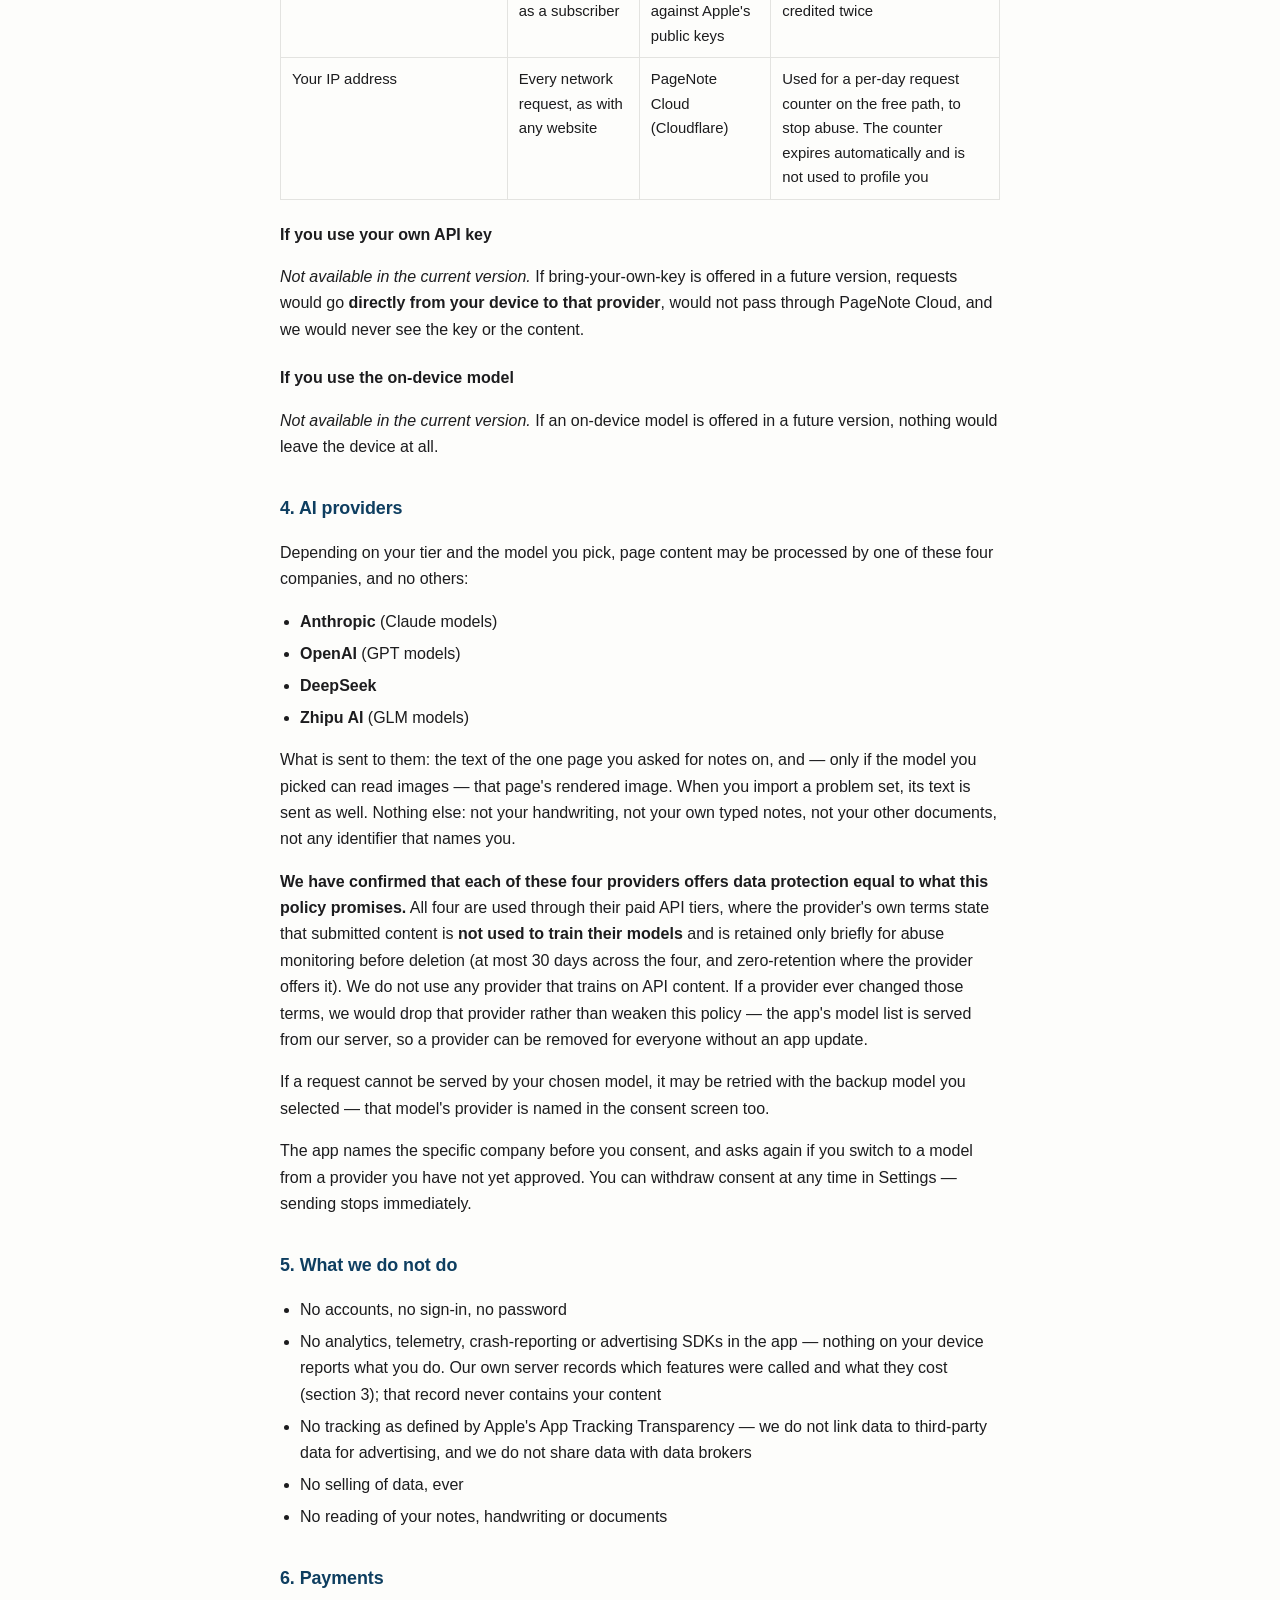
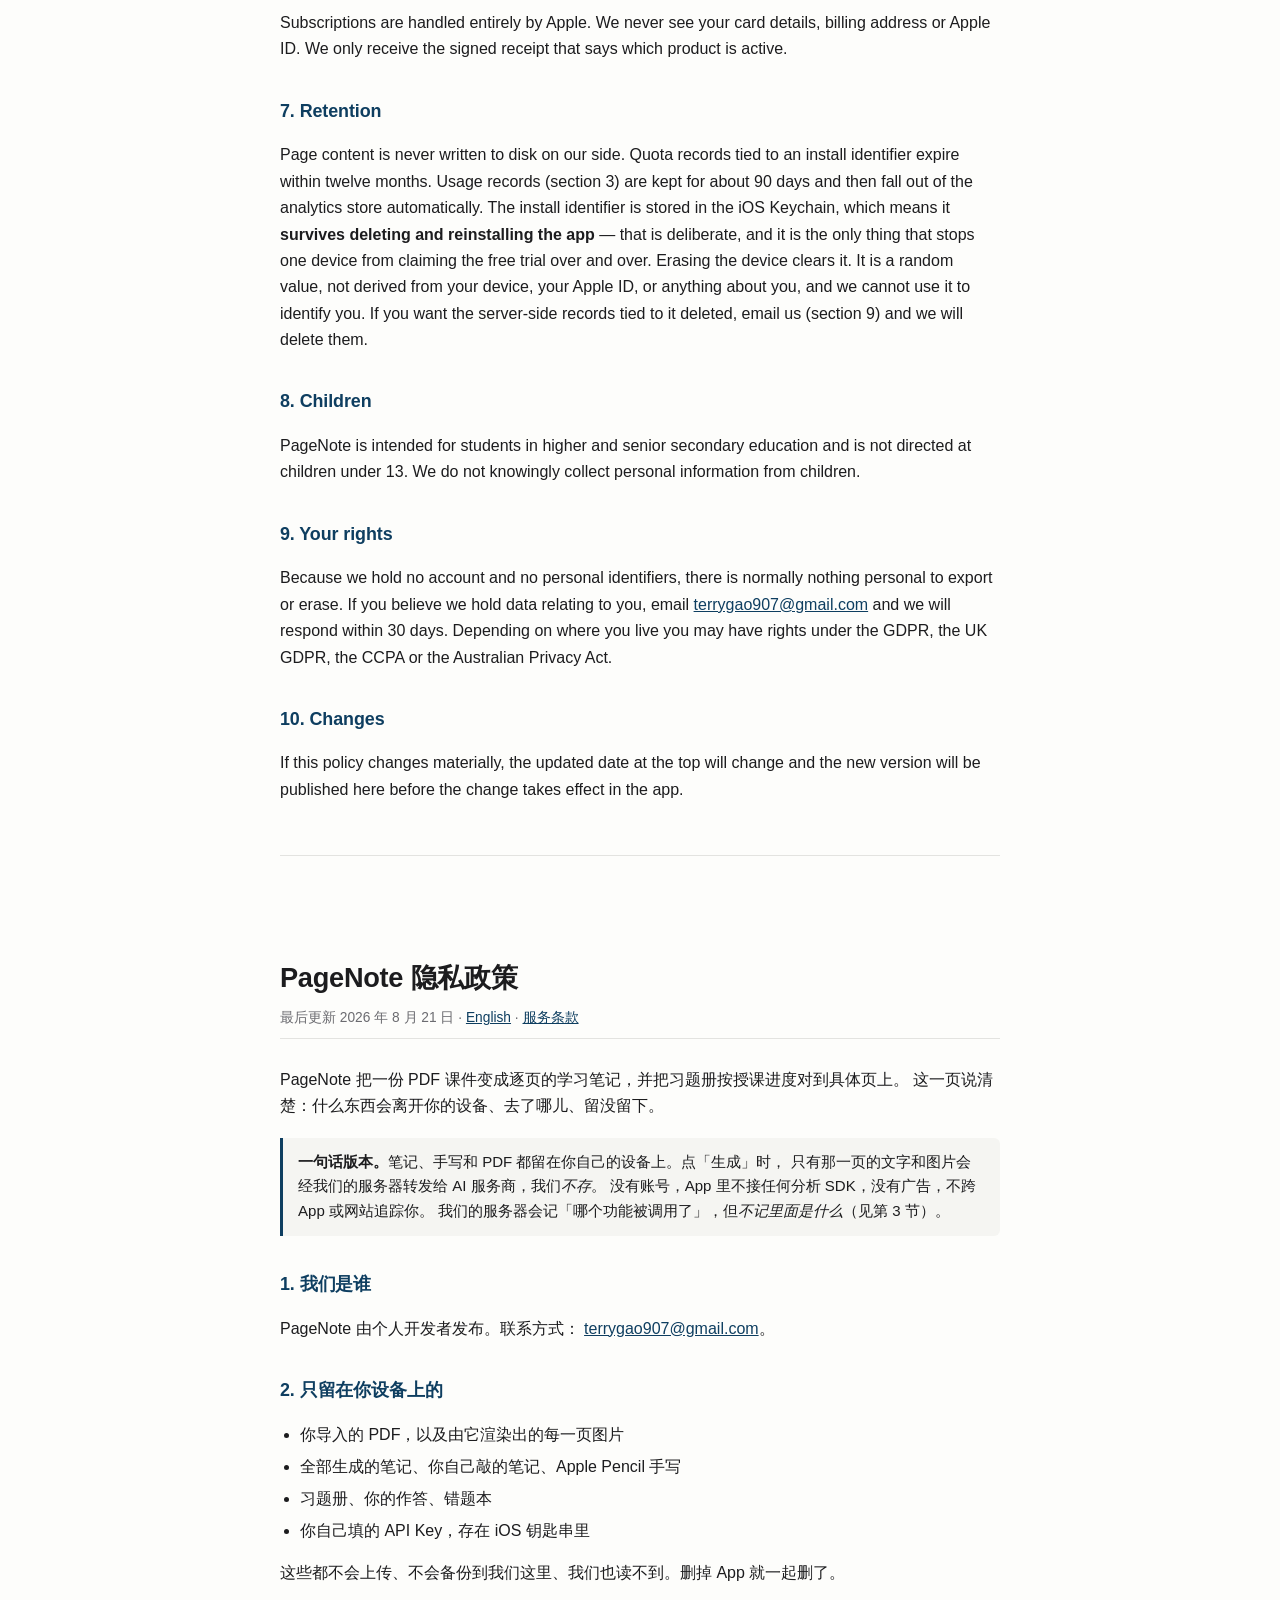
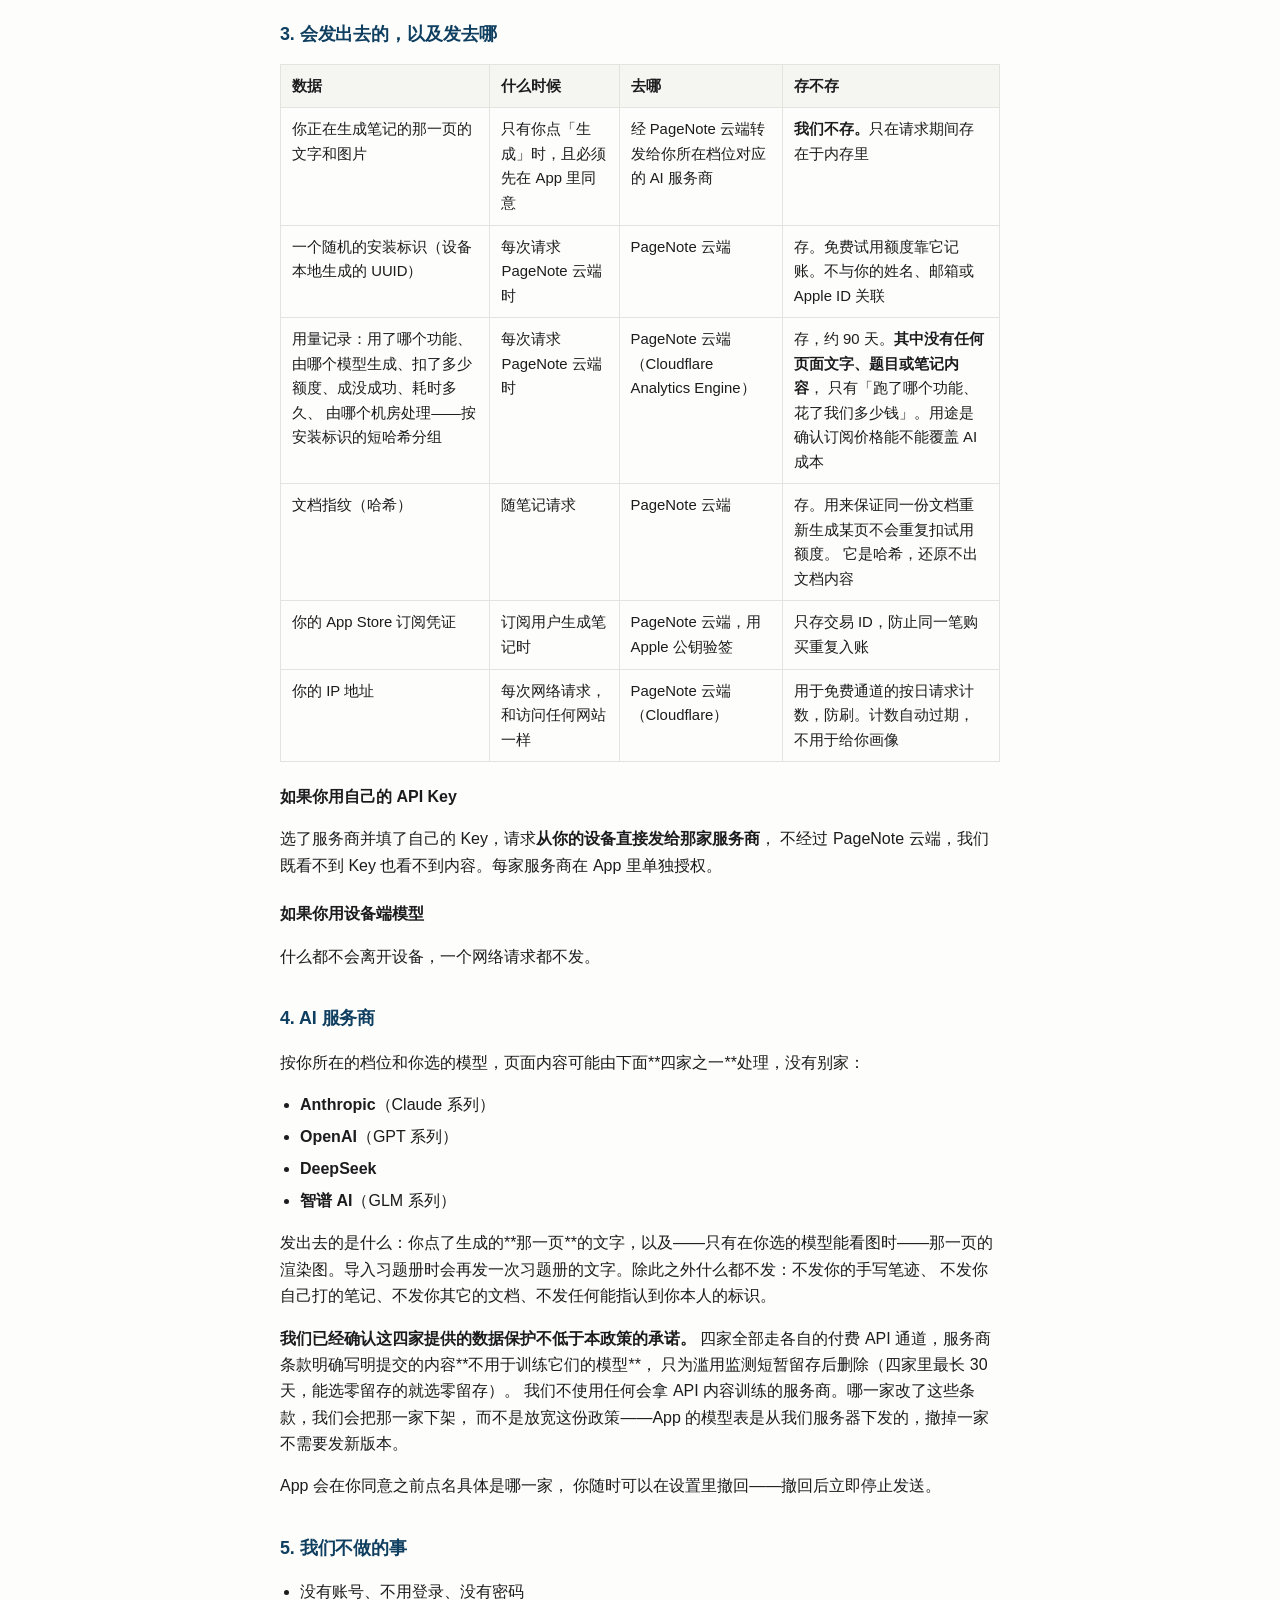
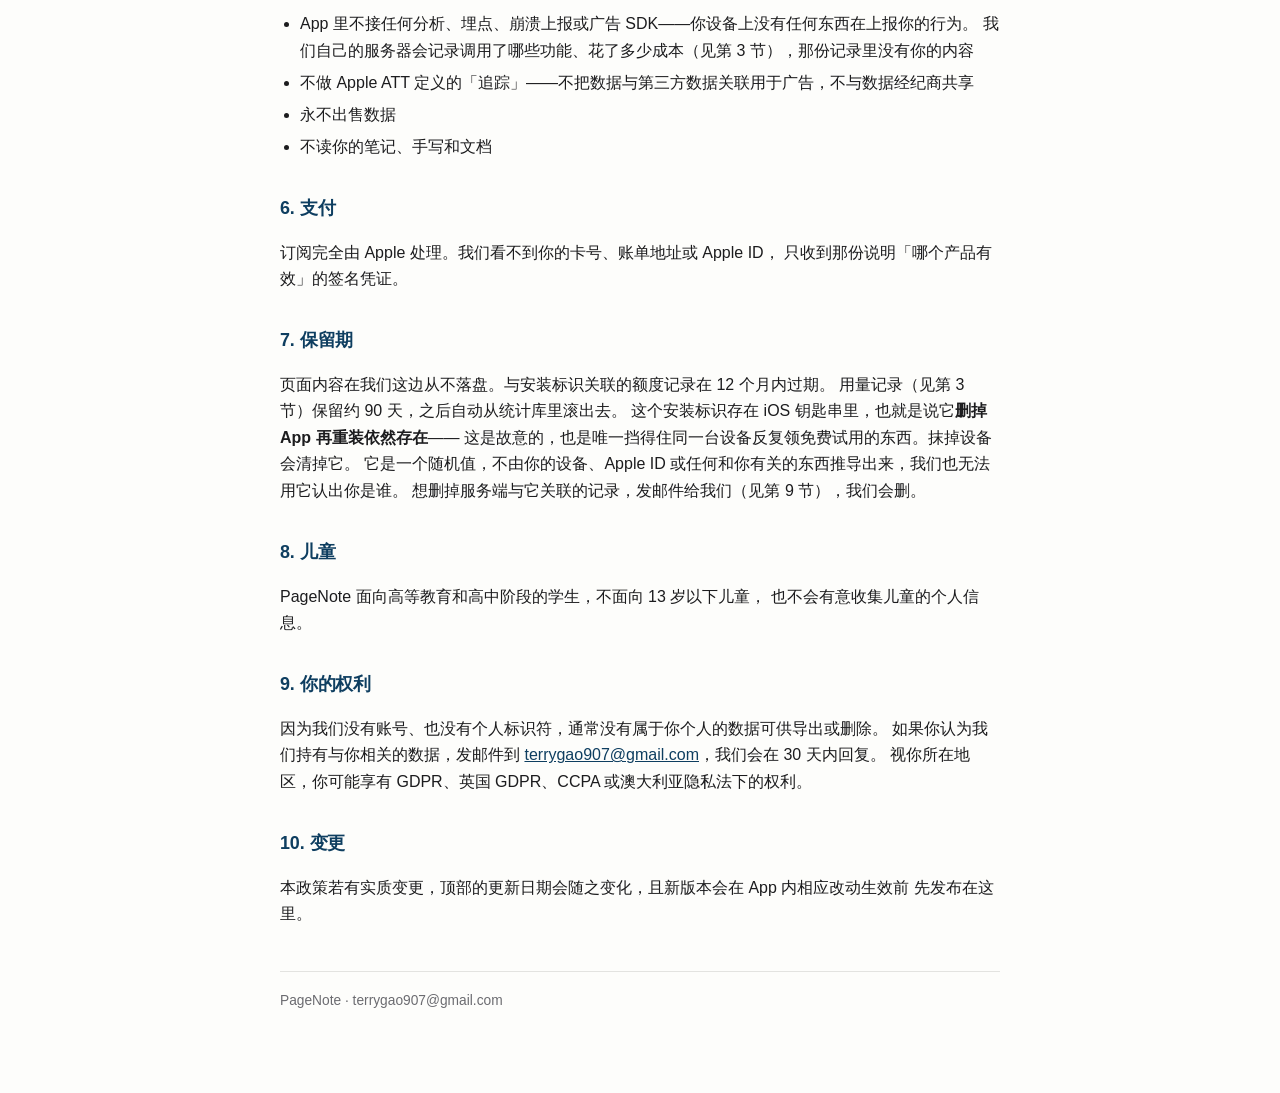
==== commit 83843171: "隐私政策补齐 5.1.1(i) 的三条要求 Apple 2026-08-30 以 5.1.1(i)/5.1.2(i) 拒审。逐条对照指南原文，这份政策缺了两样：  1. 没有「确认第三方提供同等保护」" ====
--- a/privacy.html
+++ b/privacy.html
@@ -96,9 +96,27 @@
 version, nothing would leave the device at all.</p>
 
 <h2>4. AI providers</h2>
-<p>Depending on your tier and the model you pick, page content may be processed by
-<strong>Zhipu, OpenAI, DeepSeek, or Anthropic</strong>. Their handling of that content is
-governed by their own terms. If a request cannot be served by your chosen model, it may be
+<p>Depending on your tier and the model you pick, page content may be processed by one of
+these four companies, and no others:</p>
+<ul>
+  <li><strong>Anthropic</strong> (Claude models)</li>
+  <li><strong>OpenAI</strong> (GPT models)</li>
+  <li><strong>DeepSeek</strong></li>
+  <li><strong>Zhipu AI</strong> (GLM models)</li>
+</ul>
+<p>What is sent to them: the text of the one page you asked for notes on, and — only if the model
+you picked can read images — that page's rendered image. When you import a problem set, its text
+is sent as well. Nothing else: not your handwriting, not your own typed notes, not your other
+documents, not any identifier that names you.</p>
+<p><strong>We have confirmed that each of these four providers offers data protection equal to
+what this policy promises.</strong> All four are used through their paid API tiers, where the
+provider's own terms state that submitted content is <strong>not used to train their models</strong>
+and is retained only briefly for abuse monitoring before deletion (at most 30 days across the four,
+and zero-retention where the provider offers it). We do not use any provider that trains on API
+content. If a provider ever changed those terms, we would drop that provider rather than
+weaken this policy — the app's model list is served from our server, so a provider can be
+removed for everyone without an app update.</p>
+<p>If a request cannot be served by your chosen model, it may be
 retried with the backup model you selected — that model's provider is named in the consent
 screen too.</p>
 <p>The app names the specific company before you consent, and asks again if you switch to a
@@ -125,8 +143,12 @@
 <h2>7. Retention</h2>
 <p>Page content is never written to disk on our side. Quota records tied to an install
 identifier expire within twelve months. Usage records (section 3) are kept for about 90 days
-and then fall out of the analytics store automatically. You can clear the install identifier by
-deleting and reinstalling the app, which also ends any free-trial allowance attached to it.</p>
+and then fall out of the analytics store automatically. The install identifier is stored in the iOS Keychain, which means it
+<strong>survives deleting and reinstalling the app</strong> — that is deliberate, and it is the
+only thing that stops one device from claiming the free trial over and over. Erasing the device
+clears it. It is a random value, not derived from your device, your Apple ID, or anything about
+you, and we cannot use it to identify you. If you want the server-side records tied to it deleted,
+email us (section 9) and we will delete them.</p>
 
 <h2>8. Children</h2>
 <p>PageNote is intended for students in higher and senior secondary education and is not
@@ -225,9 +247,22 @@
 <p>什么都不会离开设备，一个网络请求都不发。</p>
 
 <h2>4. AI 服务商</h2>
-<p>按你所在的档位和设置，页面内容可能由 Anthropic、OpenAI、Google、DeepSeek、
-月之暗面（Kimi）、阿里（通义千问）、智谱，或你自己配置的自定义端点处理。
-它们如何处理这些内容适用它们各自的条款。App 会在你同意之前点名具体是哪一家，
+<p>按你所在的档位和你选的模型，页面内容可能由下面**四家之一**处理，没有别家：</p>
+<ul>
+  <li><strong>Anthropic</strong>（Claude 系列）</li>
+  <li><strong>OpenAI</strong>（GPT 系列）</li>
+  <li><strong>DeepSeek</strong></li>
+  <li><strong>智谱 AI</strong>（GLM 系列）</li>
+</ul>
+<p>发出去的是什么：你点了生成的**那一页**的文字，以及——只有在你选的模型能看图时——那一页的
+渲染图。导入习题册时会再发一次习题册的文字。除此之外什么都不发：不发你的手写笔迹、
+不发你自己打的笔记、不发你其它的文档、不发任何能指认到你本人的标识。</p>
+<p><strong>我们已经确认这四家提供的数据保护不低于本政策的承诺。</strong>
+四家全部走各自的付费 API 通道，服务商条款明确写明提交的内容**不用于训练它们的模型**，
+只为滥用监测短暂留存后删除（四家里最长 30 天，能选零留存的就选零留存）。
+我们不使用任何会拿 API 内容训练的服务商。哪一家改了这些条款，我们会把那一家下架，
+而不是放宽这份政策——App 的模型表是从我们服务器下发的，撤掉一家不需要发新版本。</p>
+<p>App 会在你同意之前点名具体是哪一家，
 你随时可以在设置里撤回——撤回后立即停止发送。</p>
 
 <h2>5. 我们不做的事</h2>
@@ -247,7 +282,10 @@
 <h2>7. 保留期</h2>
 <p>页面内容在我们这边从不落盘。与安装标识关联的额度记录在 12 个月内过期。
 用量记录（见第 3 节）保留约 90 天，之后自动从统计库里滚出去。
-删掉 App 再重装可以清掉这个安装标识——挂在它上面的免费试用额度也会一并结束。</p>
+这个安装标识存在 iOS 钥匙串里，也就是说它<strong>删掉 App 再重装依然存在</strong>——
+这是故意的，也是唯一挡得住同一台设备反复领免费试用的东西。抹掉设备会清掉它。
+它是一个随机值，不由你的设备、Apple ID 或任何和你有关的东西推导出来，我们也无法用它认出你是谁。
+想删掉服务端与它关联的记录，发邮件给我们（见第 9 节），我们会删。</p>
 
 <h2>8. 儿童</h2>
 <p>PageNote 面向高等教育和高中阶段的学生，不面向 13 岁以下儿童，
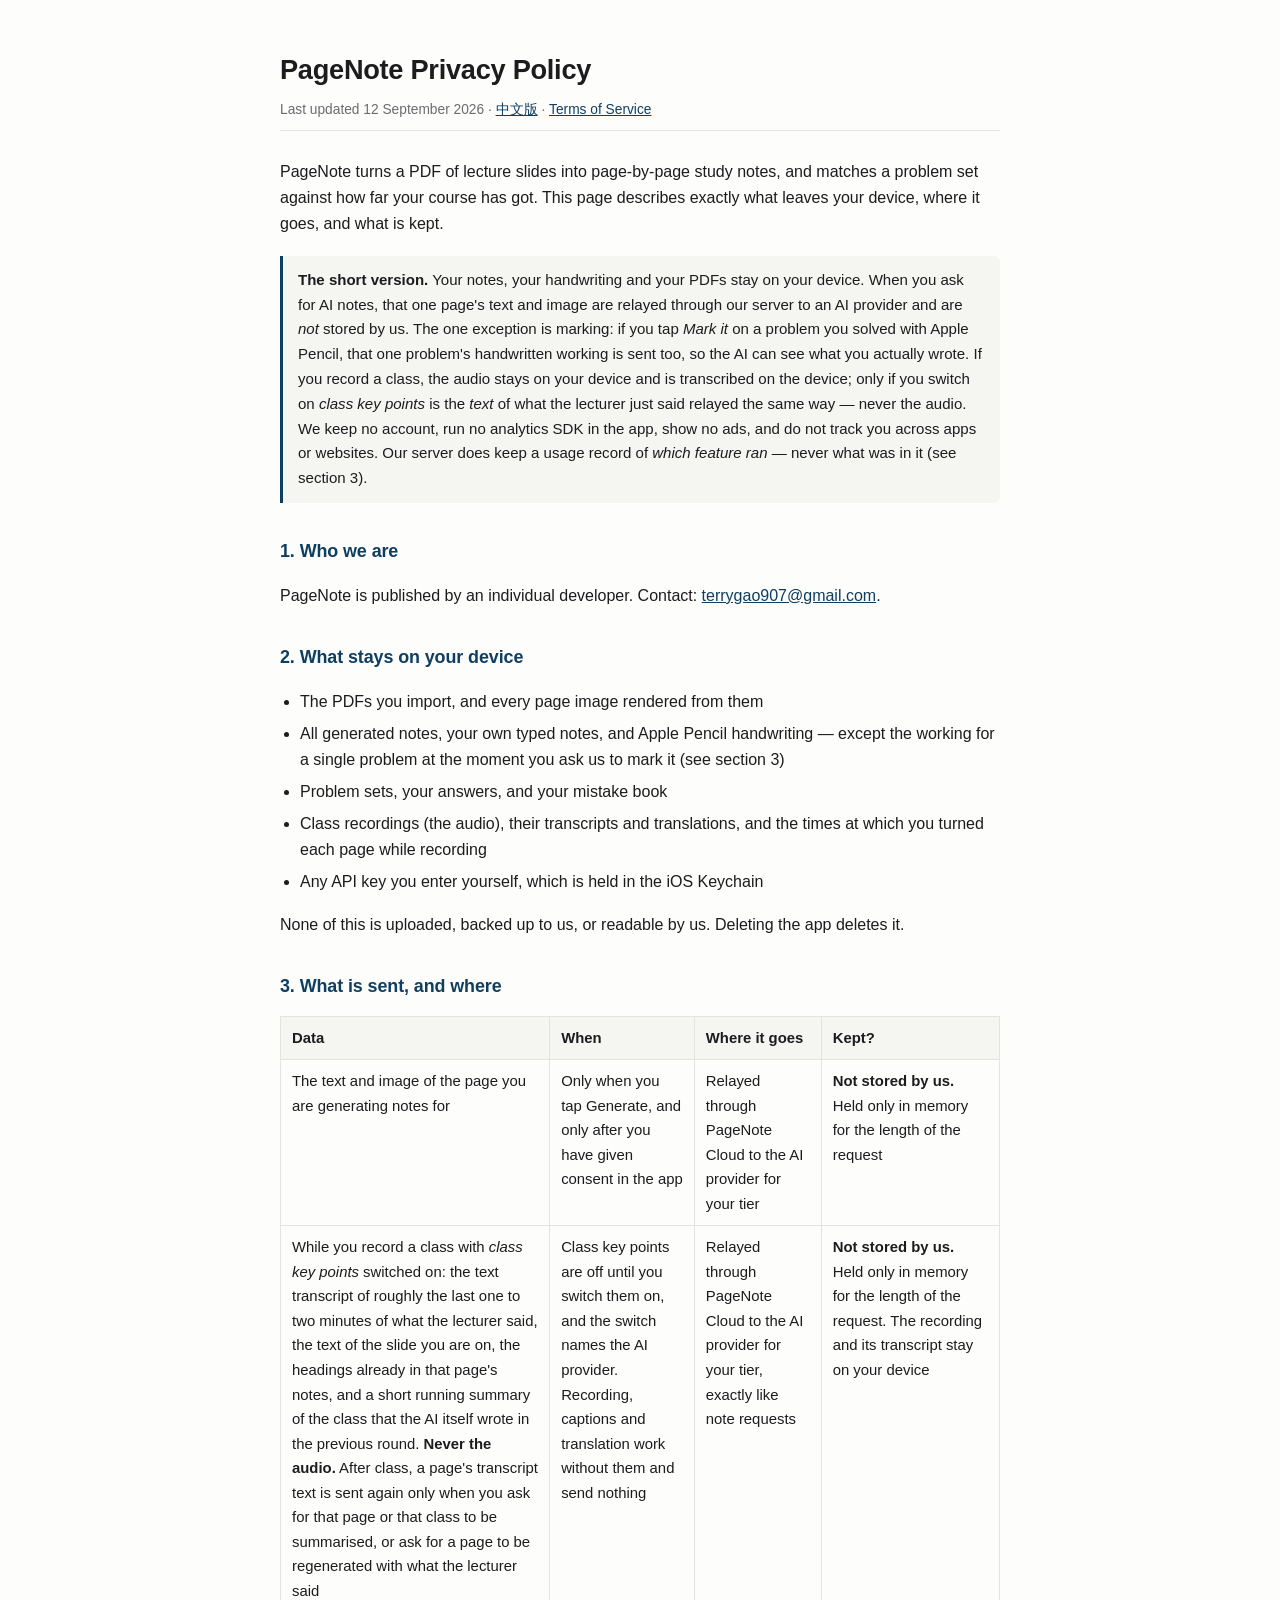
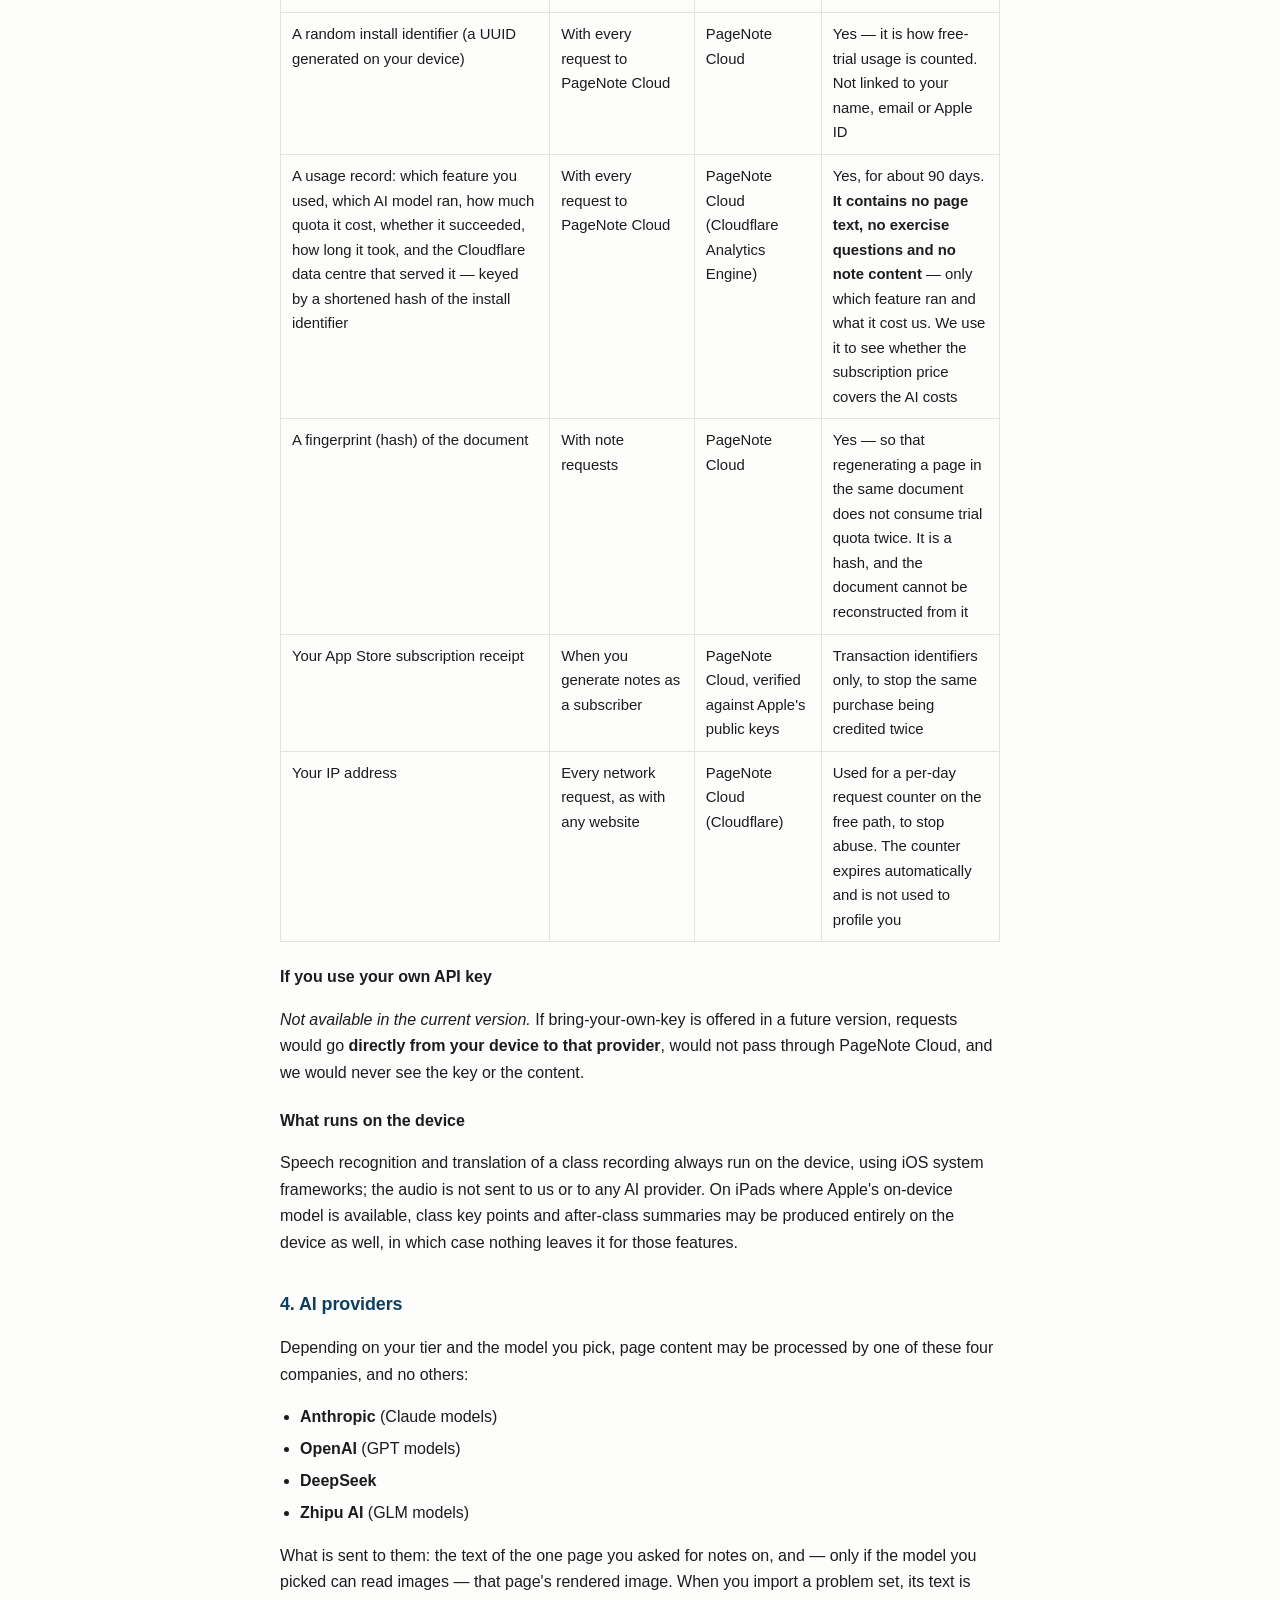
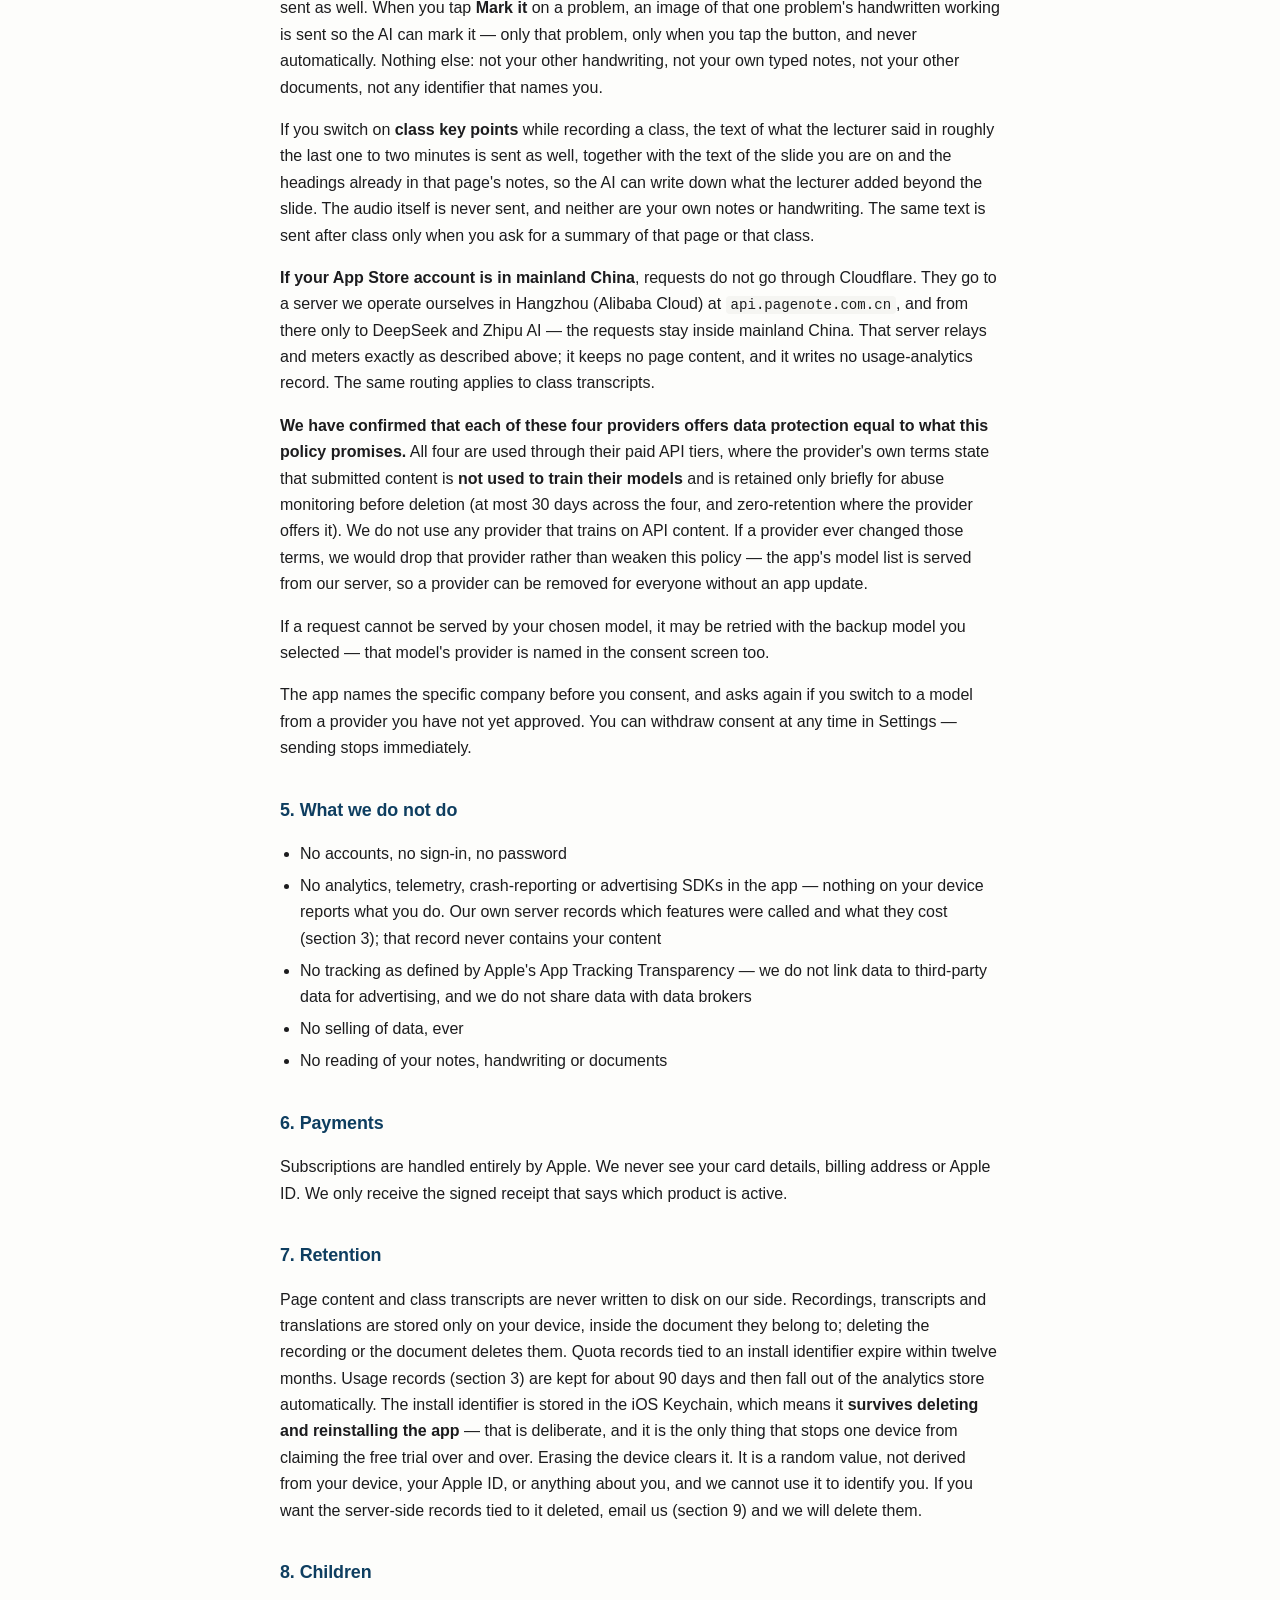
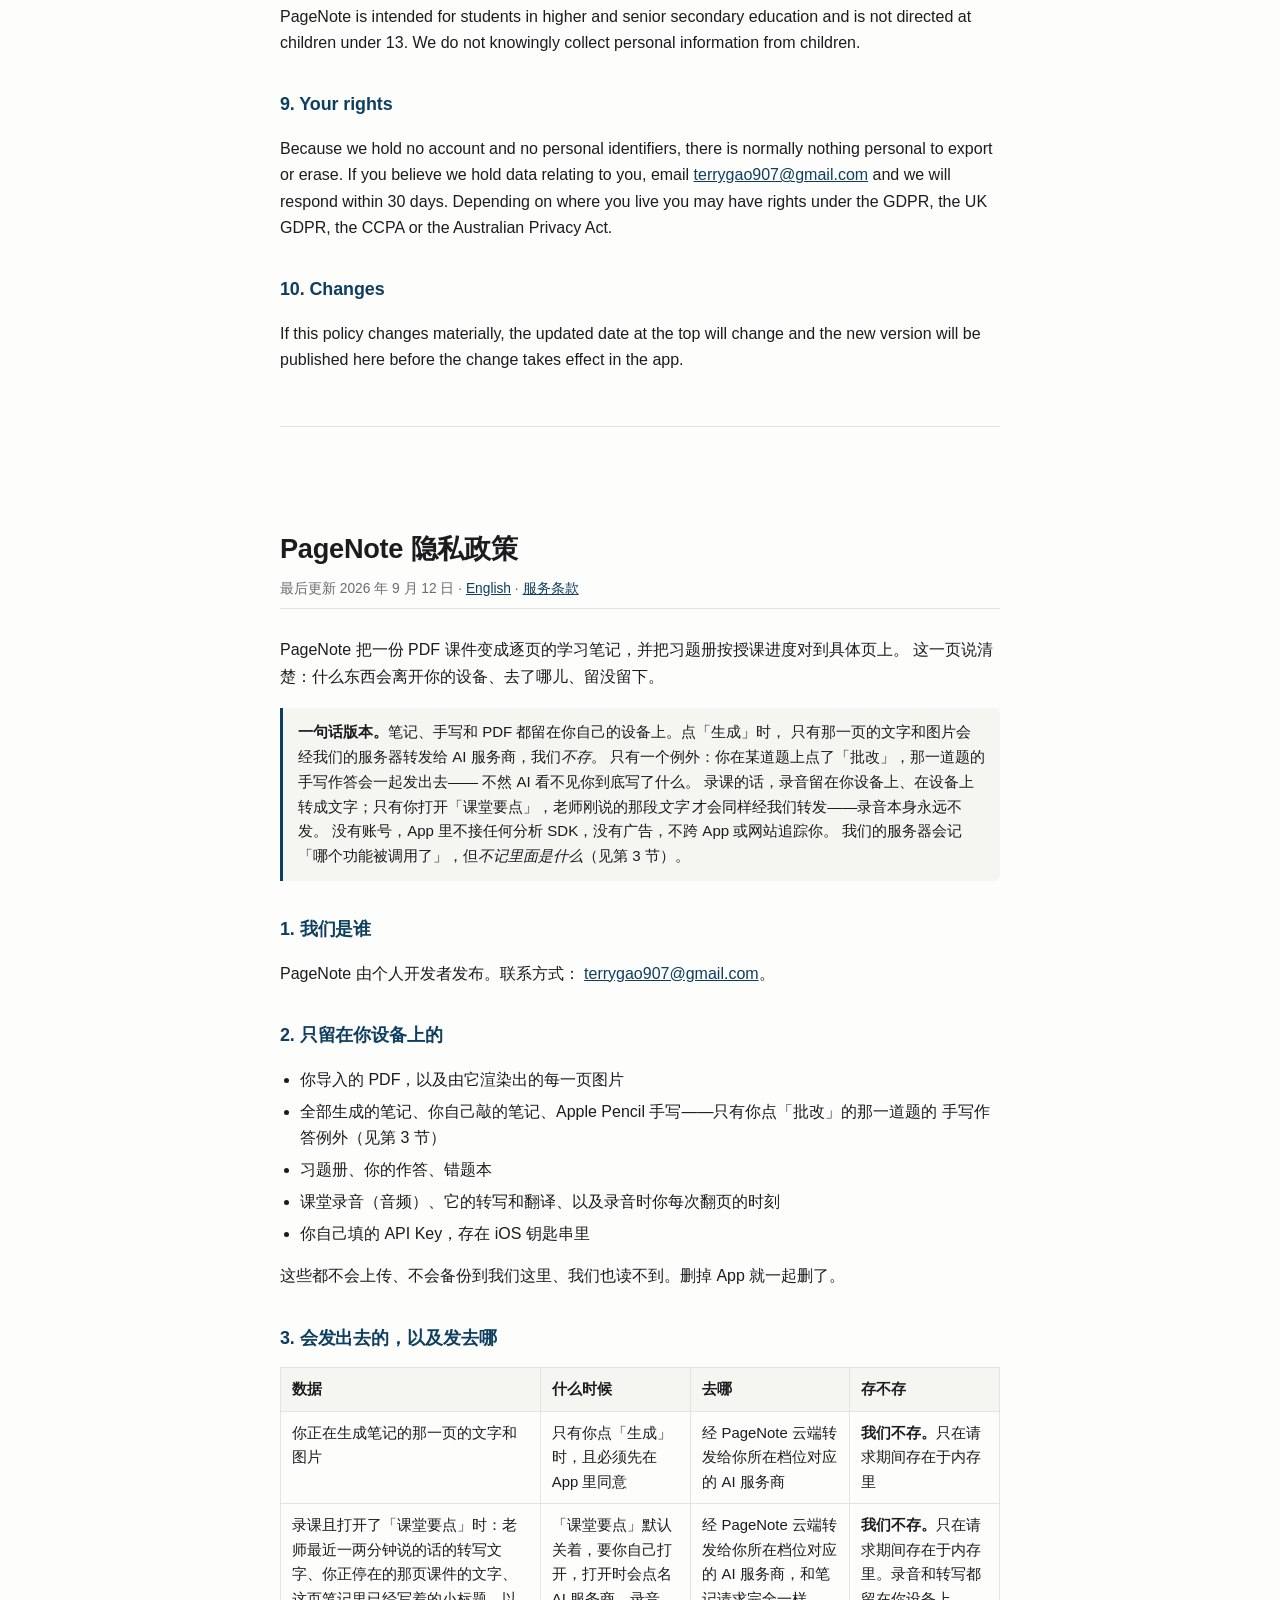
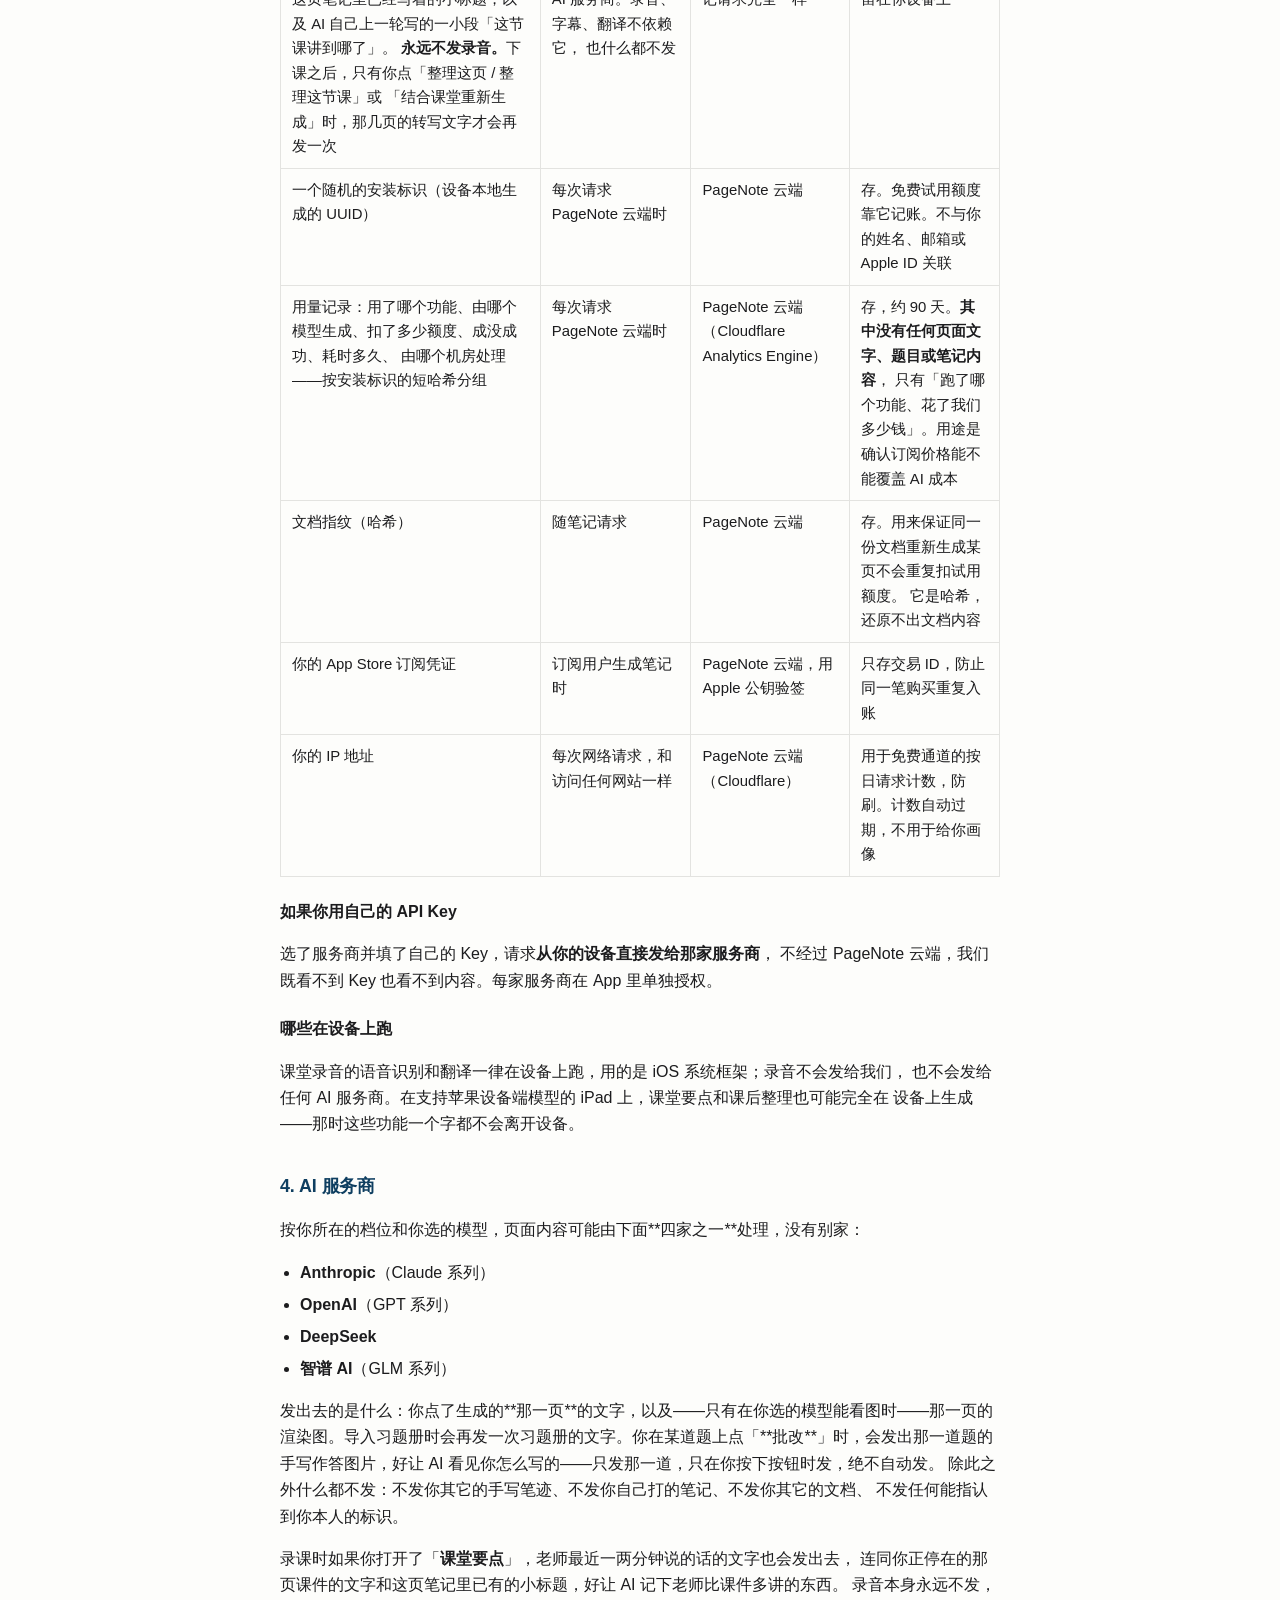
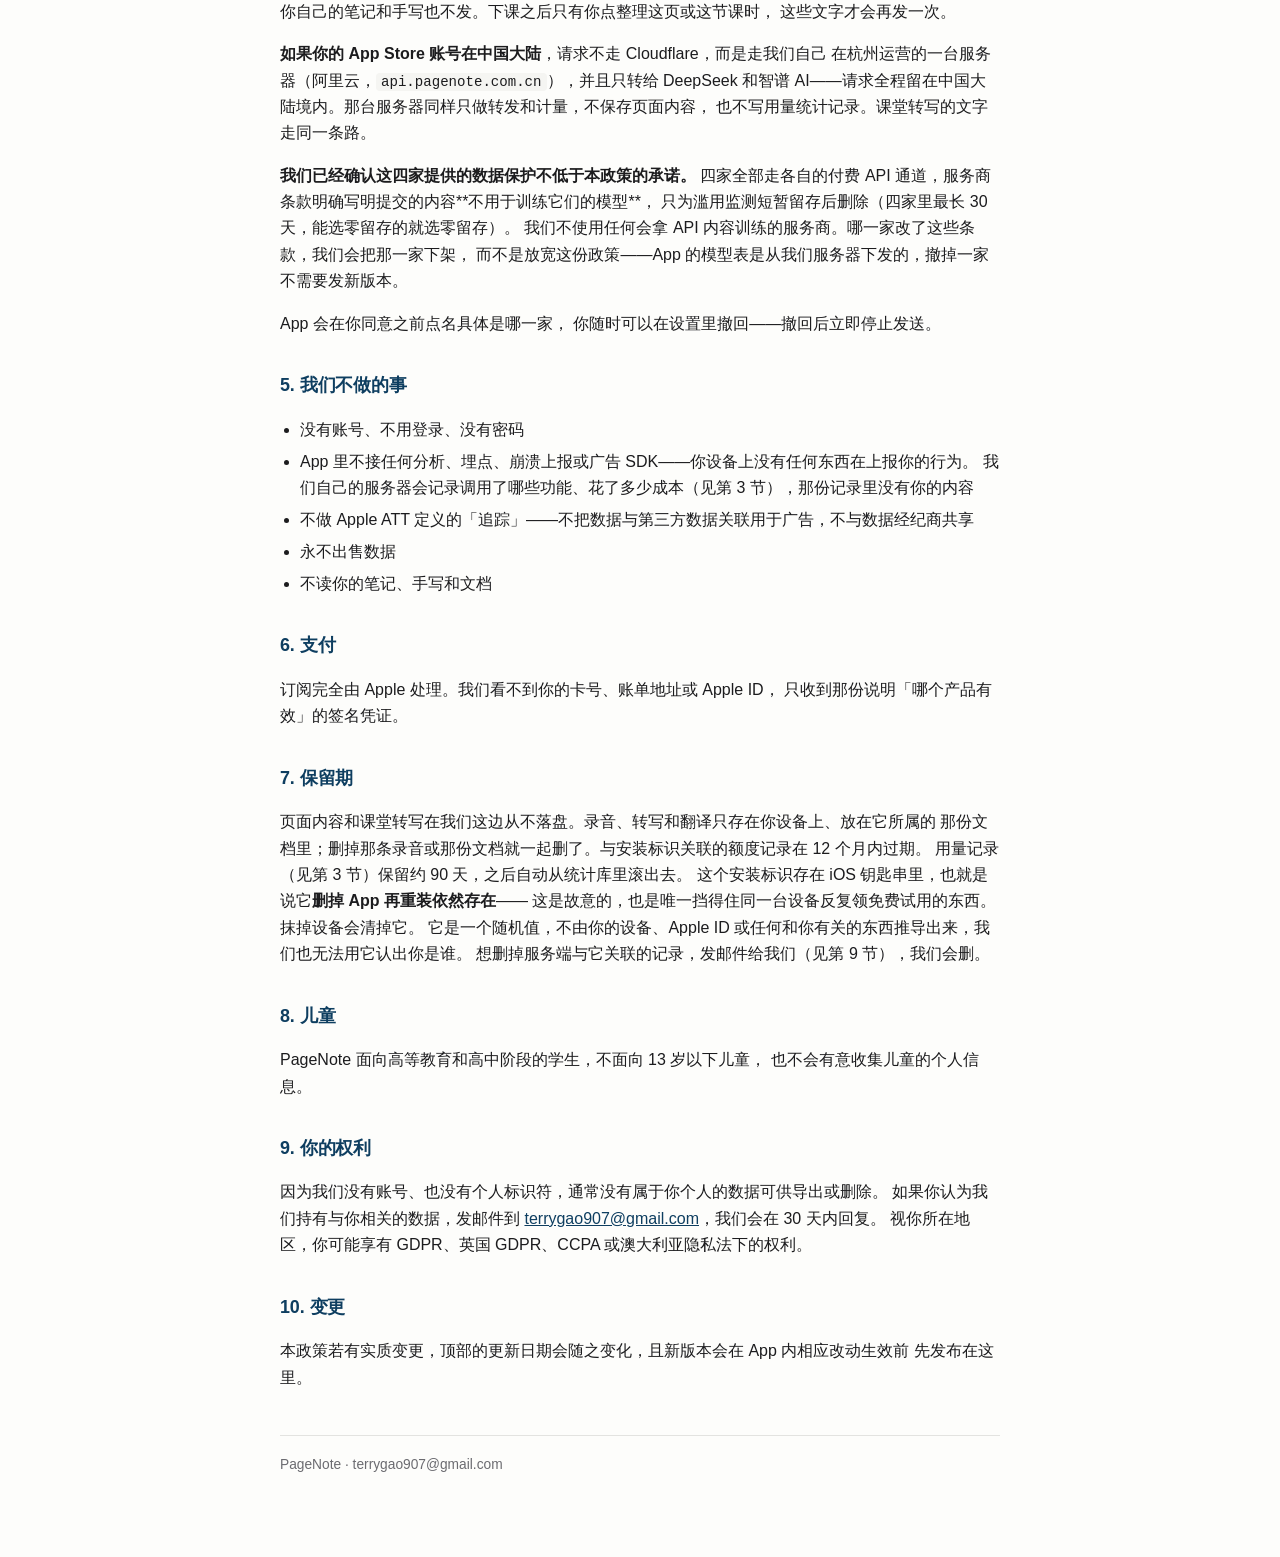
==== commit 59380adb: "隐私政策：课堂录音——音频和转写只留在设备、识别翻译在设备上跑；打开「课堂要点」才发老师刚说的文字；批改手写、大陆线路两段一并 Co-Authored-By: Claude Fable 5.1 <no" ====
--- a/privacy.html
+++ b/privacy.html
@@ -11,7 +11,7 @@
 
 <header>
   <h1>PageNote Privacy Policy</h1>
-  <p class="meta">Last updated 21 August 2026 · <a href="#zh">中文版</a> · <a href="terms.html">Terms of Service</a></p>
+  <p class="meta">Last updated 12 September 2026 · <a href="#zh">中文版</a> · <a href="terms.html">Terms of Service</a></p>
 </header>
 
 <p>PageNote turns a PDF of lecture slides into page-by-page study notes, and matches a problem
@@ -21,7 +21,11 @@
 <div class="note">
 <p><strong>The short version.</strong> Your notes, your handwriting and your PDFs stay on your
 device. When you ask for AI notes, that one page's text and image are relayed through our server
-to an AI provider and are <em>not</em> stored by us. We keep no account, run no analytics SDK
+to an AI provider and are <em>not</em> stored by us. The one exception is marking: if you tap
+<em>Mark it</em> on a problem you solved with Apple Pencil, that one problem's handwritten working
+is sent too, so the AI can see what you actually wrote. If you record a class, the audio stays on
+your device and is transcribed on the device; only if you switch on <em>class key points</em> is the
+<em>text</em> of what the lecturer just said relayed the same way — never the audio. We keep no account, run no analytics SDK
 in the app, show no ads, and do not track you across apps or websites. Our server does keep a
 usage record of <em>which feature ran</em> — never what was in it (see section 3).</p>
 </div>
@@ -33,8 +37,11 @@
 <h2>2. What stays on your device</h2>
 <ul>
   <li>The PDFs you import, and every page image rendered from them</li>
-  <li>All generated notes, your own typed notes, and Apple Pencil handwriting</li>
+  <li>All generated notes, your own typed notes, and Apple Pencil handwriting — except the
+  working for a single problem at the moment you ask us to mark it (see section 3)</li>
   <li>Problem sets, your answers, and your mistake book</li>
+  <li>Class recordings (the audio), their transcripts and translations, and the times at which you
+  turned each page while recording</li>
   <li>Any API key you enter yourself, which is held in the iOS Keychain</li>
 </ul>
 <p>None of this is uploaded, backed up to us, or readable by us. Deleting the app deletes it.</p>
@@ -47,6 +54,19 @@
   <td>Only when you tap Generate, and only after you have given consent in the app</td>
   <td>Relayed through PageNote Cloud to the AI provider for your tier</td>
   <td><strong>Not stored by us.</strong> Held only in memory for the length of the request</td>
+</tr>
+<tr>
+  <td>While you record a class with <em>class key points</em> switched on: the text transcript of
+      roughly the last one to two minutes of what the lecturer said, the text of the slide you are on,
+      the headings already in that page's notes, and a short running summary of the class that the AI
+      itself wrote in the previous round. <strong>Never the audio.</strong> After class, a page's
+      transcript text is sent again only when you ask for that page or that class to be summarised,
+      or ask for a page to be regenerated with what the lecturer said</td>
+  <td>Class key points are off until you switch them on, and the switch names the AI provider.
+      Recording, captions and translation work without them and send nothing</td>
+  <td>Relayed through PageNote Cloud to the AI provider for your tier, exactly like note requests</td>
+  <td><strong>Not stored by us.</strong> Held only in memory for the length of the request. The
+      recording and its transcript stay on your device</td>
 </tr>
 <tr>
   <td>A random install identifier (a UUID generated on your device)</td>
@@ -91,9 +111,11 @@
 version, requests would go <strong>directly from your device to that provider</strong>, would not
 pass through PageNote Cloud, and we would never see the key or the content.</p>
 
-<h3>If you use the on-device model</h3>
-<p><em>Not available in the current version.</em> If an on-device model is offered in a future
-version, nothing would leave the device at all.</p>
+<h3>What runs on the device</h3>
+<p>Speech recognition and translation of a class recording always run on the device, using iOS
+system frameworks; the audio is not sent to us or to any AI provider. On iPads where Apple's
+on-device model is available, class key points and after-class summaries may be produced entirely
+on the device as well, in which case nothing leaves it for those features.</p>
 
 <h2>4. AI providers</h2>
 <p>Depending on your tier and the model you pick, page content may be processed by one of
@@ -106,8 +128,22 @@
 </ul>
 <p>What is sent to them: the text of the one page you asked for notes on, and — only if the model
 you picked can read images — that page's rendered image. When you import a problem set, its text
-is sent as well. Nothing else: not your handwriting, not your own typed notes, not your other
-documents, not any identifier that names you.</p>
+is sent as well. When you tap <strong>Mark it</strong> on a problem, an image of that one problem's
+handwritten working is sent so the AI can mark it — only that problem, only when you tap the button,
+and never automatically. Nothing else: not your other handwriting, not your own typed notes,
+not your other documents, not any identifier that names you.</p>
+<p>If you switch on <strong>class key points</strong> while recording a class, the text of what the
+lecturer said in roughly the last one to two minutes is sent as well, together with the text of the
+slide you are on and the headings already in that page's notes, so the AI can write down what the
+lecturer added beyond the slide. The audio itself is never sent, and neither are your own notes or
+handwriting. The same text is sent after class only when you ask for a summary of that page or that
+class.</p>
+<p><strong>If your App Store account is in mainland China</strong>, requests do not go through
+Cloudflare. They go to a server we operate ourselves in Hangzhou (Alibaba Cloud) at
+<code>api.pagenote.com.cn</code>, and from there only to DeepSeek and Zhipu AI — the requests
+stay inside mainland China. That server relays and meters exactly as described above; it keeps
+no page content, and it writes no usage-analytics record. The same routing applies to class
+transcripts.</p>
 <p><strong>We have confirmed that each of these four providers offers data protection equal to
 what this policy promises.</strong> All four are used through their paid API tiers, where the
 provider's own terms state that submitted content is <strong>not used to train their models</strong>
@@ -141,7 +177,9 @@
 active.</p>
 
 <h2>7. Retention</h2>
-<p>Page content is never written to disk on our side. Quota records tied to an install
+<p>Page content and class transcripts are never written to disk on our side. Recordings, transcripts
+and translations are stored only on your device, inside the document they belong to; deleting the
+recording or the document deletes them. Quota records tied to an install
 identifier expire within twelve months. Usage records (section 3) are kept for about 90 days
 and then fall out of the analytics store automatically. The install identifier is stored in the iOS Keychain, which means it
 <strong>survives deleting and reinstalling the app</strong> — that is deliberate, and it is the
@@ -169,7 +207,7 @@
 
 <header id="zh">
   <h1>PageNote 隐私政策</h1>
-  <p class="meta">最后更新 2026 年 8 月 21 日 · <a href="#">English</a> · <a href="terms.html">服务条款</a></p>
+  <p class="meta">最后更新 2026 年 9 月 12 日 · <a href="#">English</a> · <a href="terms.html">服务条款</a></p>
 </header>
 
 <p>PageNote 把一份 PDF 课件变成逐页的学习笔记，并把习题册按授课进度对到具体页上。
@@ -178,6 +216,10 @@
 <div class="note">
 <p><strong>一句话版本。</strong>笔记、手写和 PDF 都留在你自己的设备上。点「生成」时，
 只有那一页的文字和图片会经我们的服务器转发给 AI 服务商，我们<em>不存</em>。
+只有一个例外：你在某道题上点了「批改」，那一道题的手写作答会一起发出去——
+不然 AI 看不见你到底写了什么。
+录课的话，录音留在你设备上、在设备上转成文字；只有你打开「课堂要点」，老师刚说的那段<em>文字</em>
+才会同样经我们转发——录音本身永远不发。
 没有账号，App 里不接任何分析 SDK，没有广告，不跨 App 或网站追踪你。
 我们的服务器会记「哪个功能被调用了」，但<em>不记里面是什么</em>（见第 3 节）。</p>
 </div>
@@ -189,8 +231,10 @@
 <h2>2. 只留在你设备上的</h2>
 <ul>
   <li>你导入的 PDF，以及由它渲染出的每一页图片</li>
-  <li>全部生成的笔记、你自己敲的笔记、Apple Pencil 手写</li>
+  <li>全部生成的笔记、你自己敲的笔记、Apple Pencil 手写——只有你点「批改」的那一道题的
+  手写作答例外（见第 3 节）</li>
   <li>习题册、你的作答、错题本</li>
+  <li>课堂录音（音频）、它的转写和翻译、以及录音时你每次翻页的时刻</li>
   <li>你自己填的 API Key，存在 iOS 钥匙串里</li>
 </ul>
 <p>这些都不会上传、不会备份到我们这里、我们也读不到。删掉 App 就一起删了。</p>
@@ -203,6 +247,16 @@
   <td>只有你点「生成」时，且必须先在 App 里同意</td>
   <td>经 PageNote 云端转发给你所在档位对应的 AI 服务商</td>
   <td><strong>我们不存。</strong>只在请求期间存在于内存里</td>
+</tr>
+<tr>
+  <td>录课且打开了「课堂要点」时：老师最近一两分钟说的话的转写文字、你正停在的那页课件的文字、
+      这页笔记里已经写着的小标题，以及 AI 自己上一轮写的一小段「这节课讲到哪了」。
+      <strong>永远不发录音。</strong>下课之后，只有你点「整理这页 / 整理这节课」或
+      「结合课堂重新生成」时，那几页的转写文字才会再发一次</td>
+  <td>「课堂要点」默认关着，要你自己打开，打开时会点名 AI 服务商。录音、字幕、翻译不依赖它，
+      也什么都不发</td>
+  <td>经 PageNote 云端转发给你所在档位对应的 AI 服务商，和笔记请求完全一样</td>
+  <td><strong>我们不存。</strong>只在请求期间存在于内存里。录音和转写都留在你设备上</td>
 </tr>
 <tr>
   <td>一个随机的安装标识（设备本地生成的 UUID）</td>
@@ -243,8 +297,10 @@
 <p>选了服务商并填了自己的 Key，请求<strong>从你的设备直接发给那家服务商</strong>，
 不经过 PageNote 云端，我们既看不到 Key 也看不到内容。每家服务商在 App 里单独授权。</p>
 
-<h3>如果你用设备端模型</h3>
-<p>什么都不会离开设备，一个网络请求都不发。</p>
+<h3>哪些在设备上跑</h3>
+<p>课堂录音的语音识别和翻译一律在设备上跑，用的是 iOS 系统框架；录音不会发给我们，
+也不会发给任何 AI 服务商。在支持苹果设备端模型的 iPad 上，课堂要点和课后整理也可能完全在
+设备上生成——那时这些功能一个字都不会离开设备。</p>
 
 <h2>4. AI 服务商</h2>
 <p>按你所在的档位和你选的模型，页面内容可能由下面**四家之一**处理，没有别家：</p>
@@ -255,8 +311,18 @@
   <li><strong>智谱 AI</strong>（GLM 系列）</li>
 </ul>
 <p>发出去的是什么：你点了生成的**那一页**的文字，以及——只有在你选的模型能看图时——那一页的
-渲染图。导入习题册时会再发一次习题册的文字。除此之外什么都不发：不发你的手写笔迹、
-不发你自己打的笔记、不发你其它的文档、不发任何能指认到你本人的标识。</p>
+渲染图。导入习题册时会再发一次习题册的文字。你在某道题上点「**批改**」时，会发出那一道题的
+手写作答图片，好让 AI 看见你怎么写的——只发那一道，只在你按下按钮时发，绝不自动发。
+除此之外什么都不发：不发你其它的手写笔迹、不发你自己打的笔记、不发你其它的文档、
+不发任何能指认到你本人的标识。</p>
+<p>录课时如果你打开了「<strong>课堂要点</strong>」，老师最近一两分钟说的话的文字也会发出去，
+连同你正停在的那页课件的文字和这页笔记里已有的小标题，好让 AI 记下老师比课件多讲的东西。
+录音本身永远不发，你自己的笔记和手写也不发。下课之后只有你点整理这页或这节课时，
+这些文字才会再发一次。</p>
+<p><strong>如果你的 App Store 账号在中国大陆</strong>，请求不走 Cloudflare，而是走我们自己
+在杭州运营的一台服务器（阿里云，<code>api.pagenote.com.cn</code>），并且只转给 DeepSeek
+和智谱 AI——请求全程留在中国大陆境内。那台服务器同样只做转发和计量，不保存页面内容，
+也不写用量统计记录。课堂转写的文字走同一条路。</p>
 <p><strong>我们已经确认这四家提供的数据保护不低于本政策的承诺。</strong>
 四家全部走各自的付费 API 通道，服务商条款明确写明提交的内容**不用于训练它们的模型**，
 只为滥用监测短暂留存后删除（四家里最长 30 天，能选零留存的就选零留存）。
@@ -280,7 +346,8 @@
 只收到那份说明「哪个产品有效」的签名凭证。</p>
 
 <h2>7. 保留期</h2>
-<p>页面内容在我们这边从不落盘。与安装标识关联的额度记录在 12 个月内过期。
+<p>页面内容和课堂转写在我们这边从不落盘。录音、转写和翻译只存在你设备上、放在它所属的
+那份文档里；删掉那条录音或那份文档就一起删了。与安装标识关联的额度记录在 12 个月内过期。
 用量记录（见第 3 节）保留约 90 天，之后自动从统计库里滚出去。
 这个安装标识存在 iOS 钥匙串里，也就是说它<strong>删掉 App 再重装依然存在</strong>——
 这是故意的，也是唯一挡得住同一台设备反复领免费试用的东西。抹掉设备会清掉它。
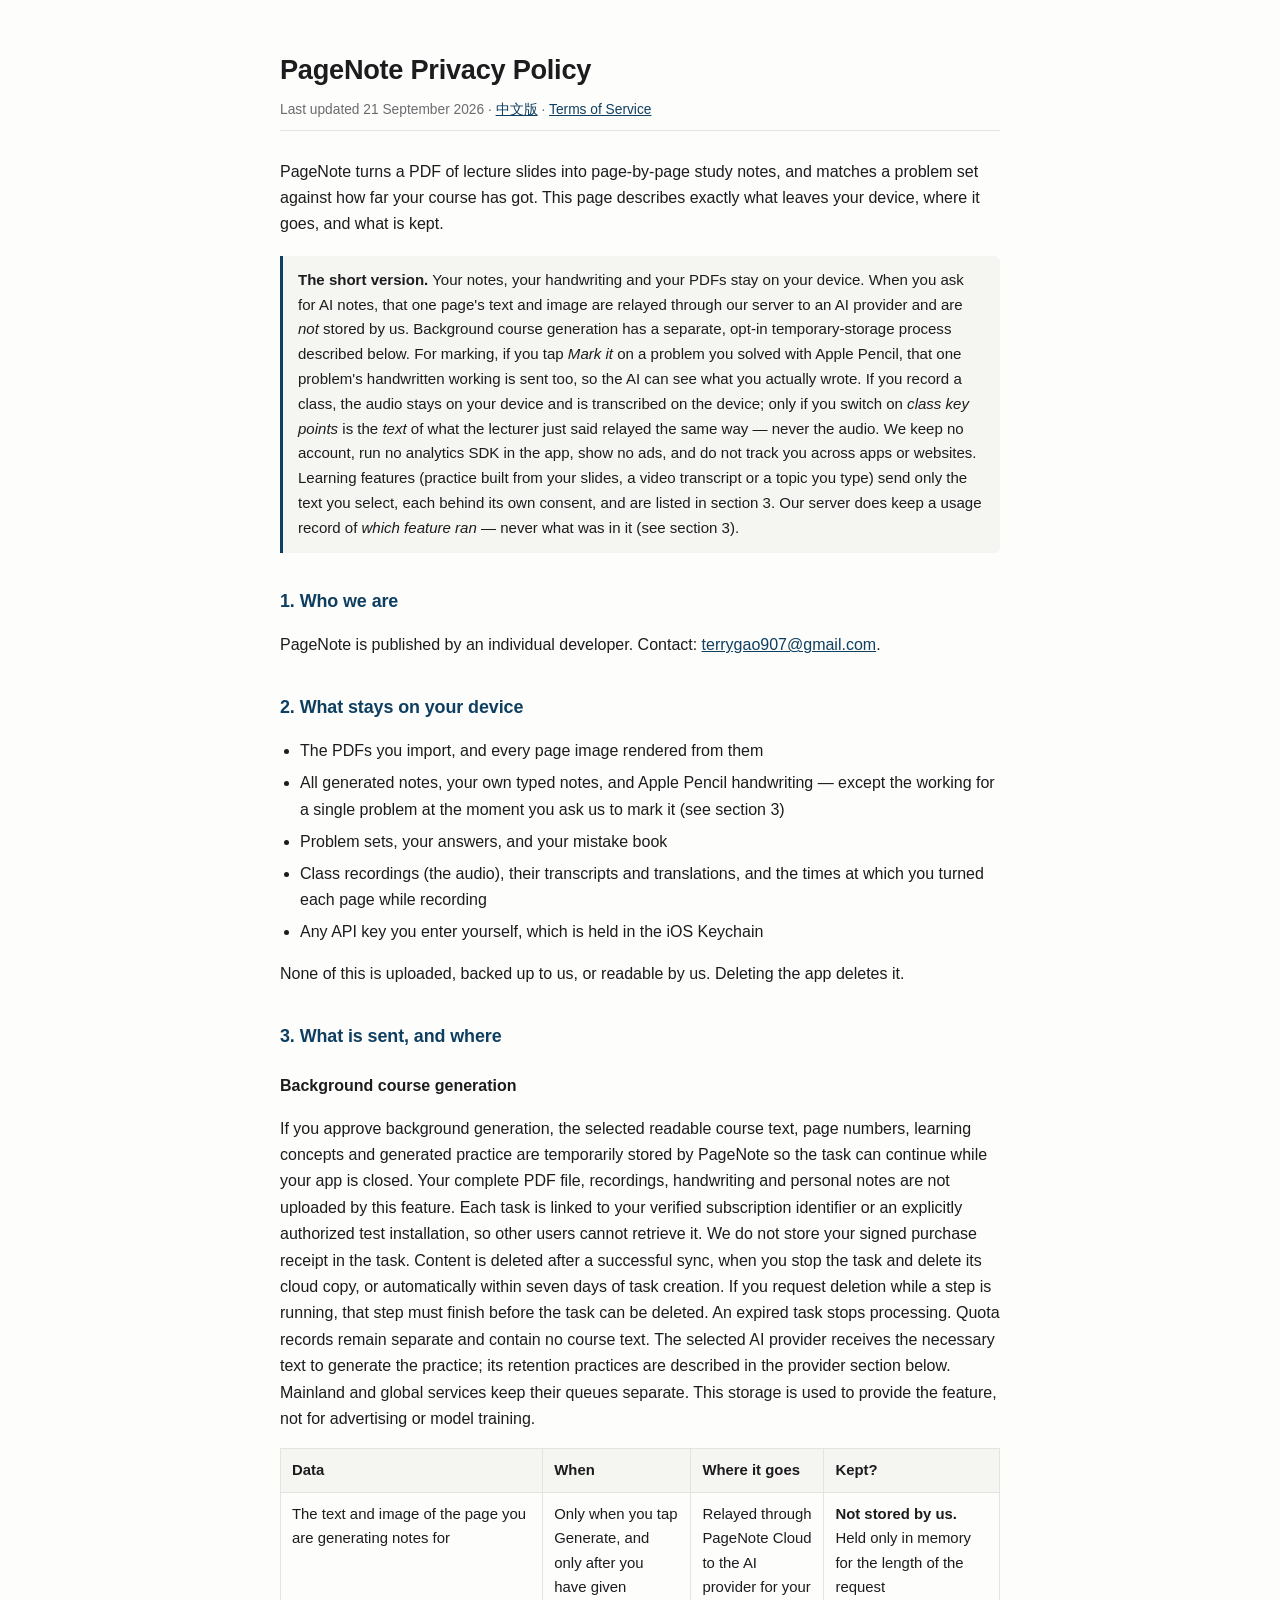
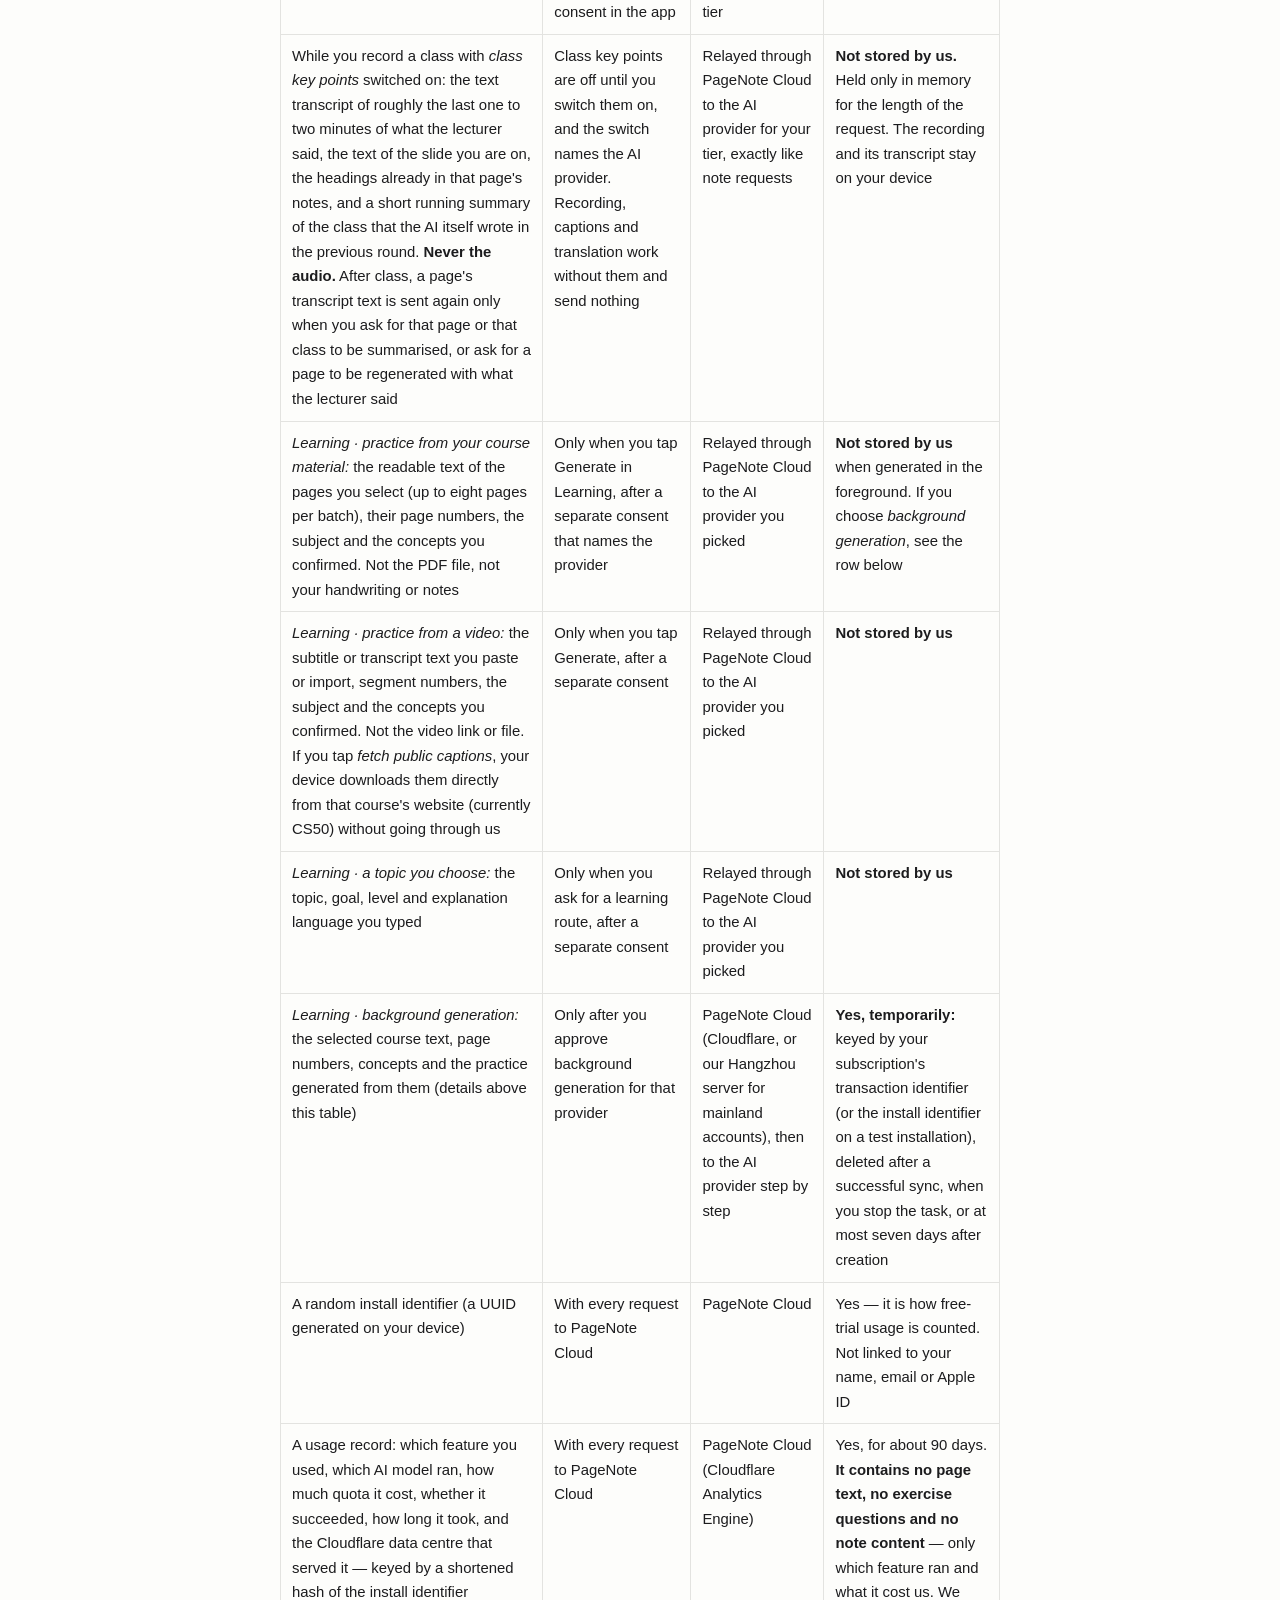
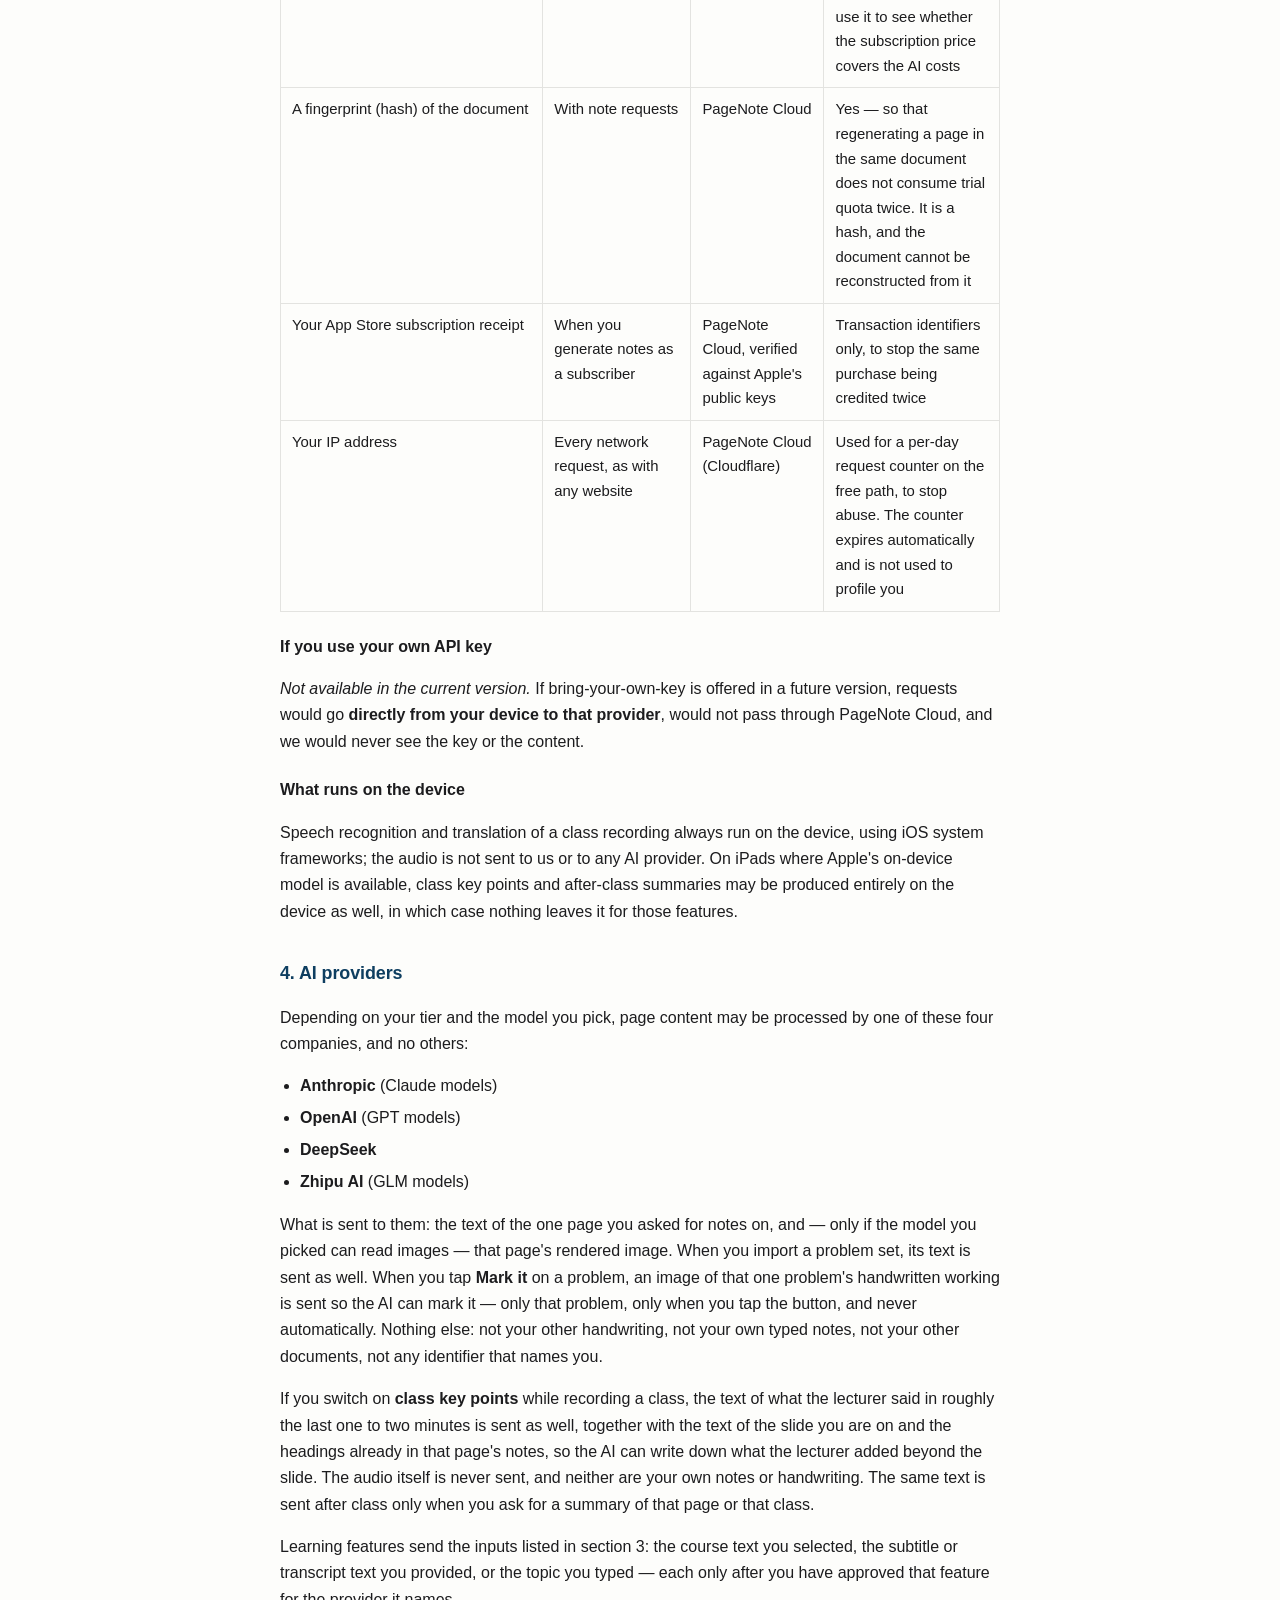
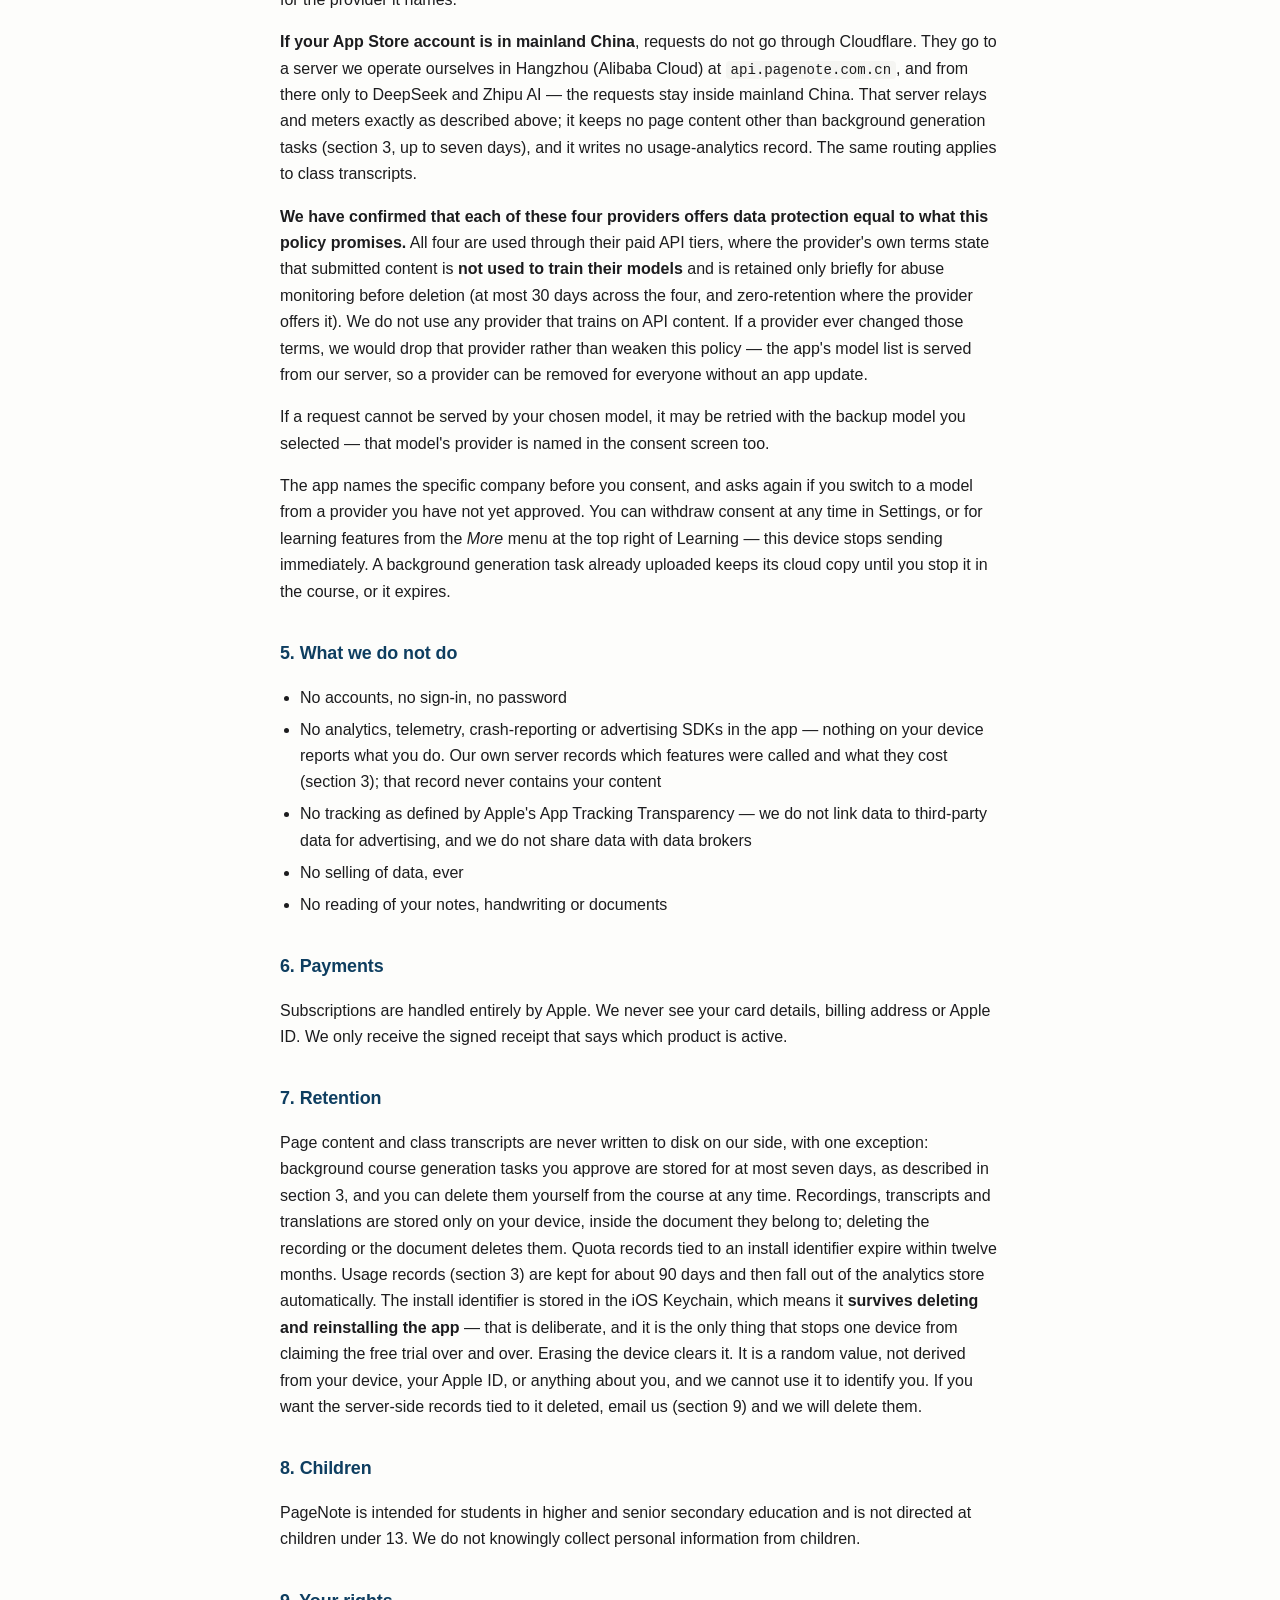
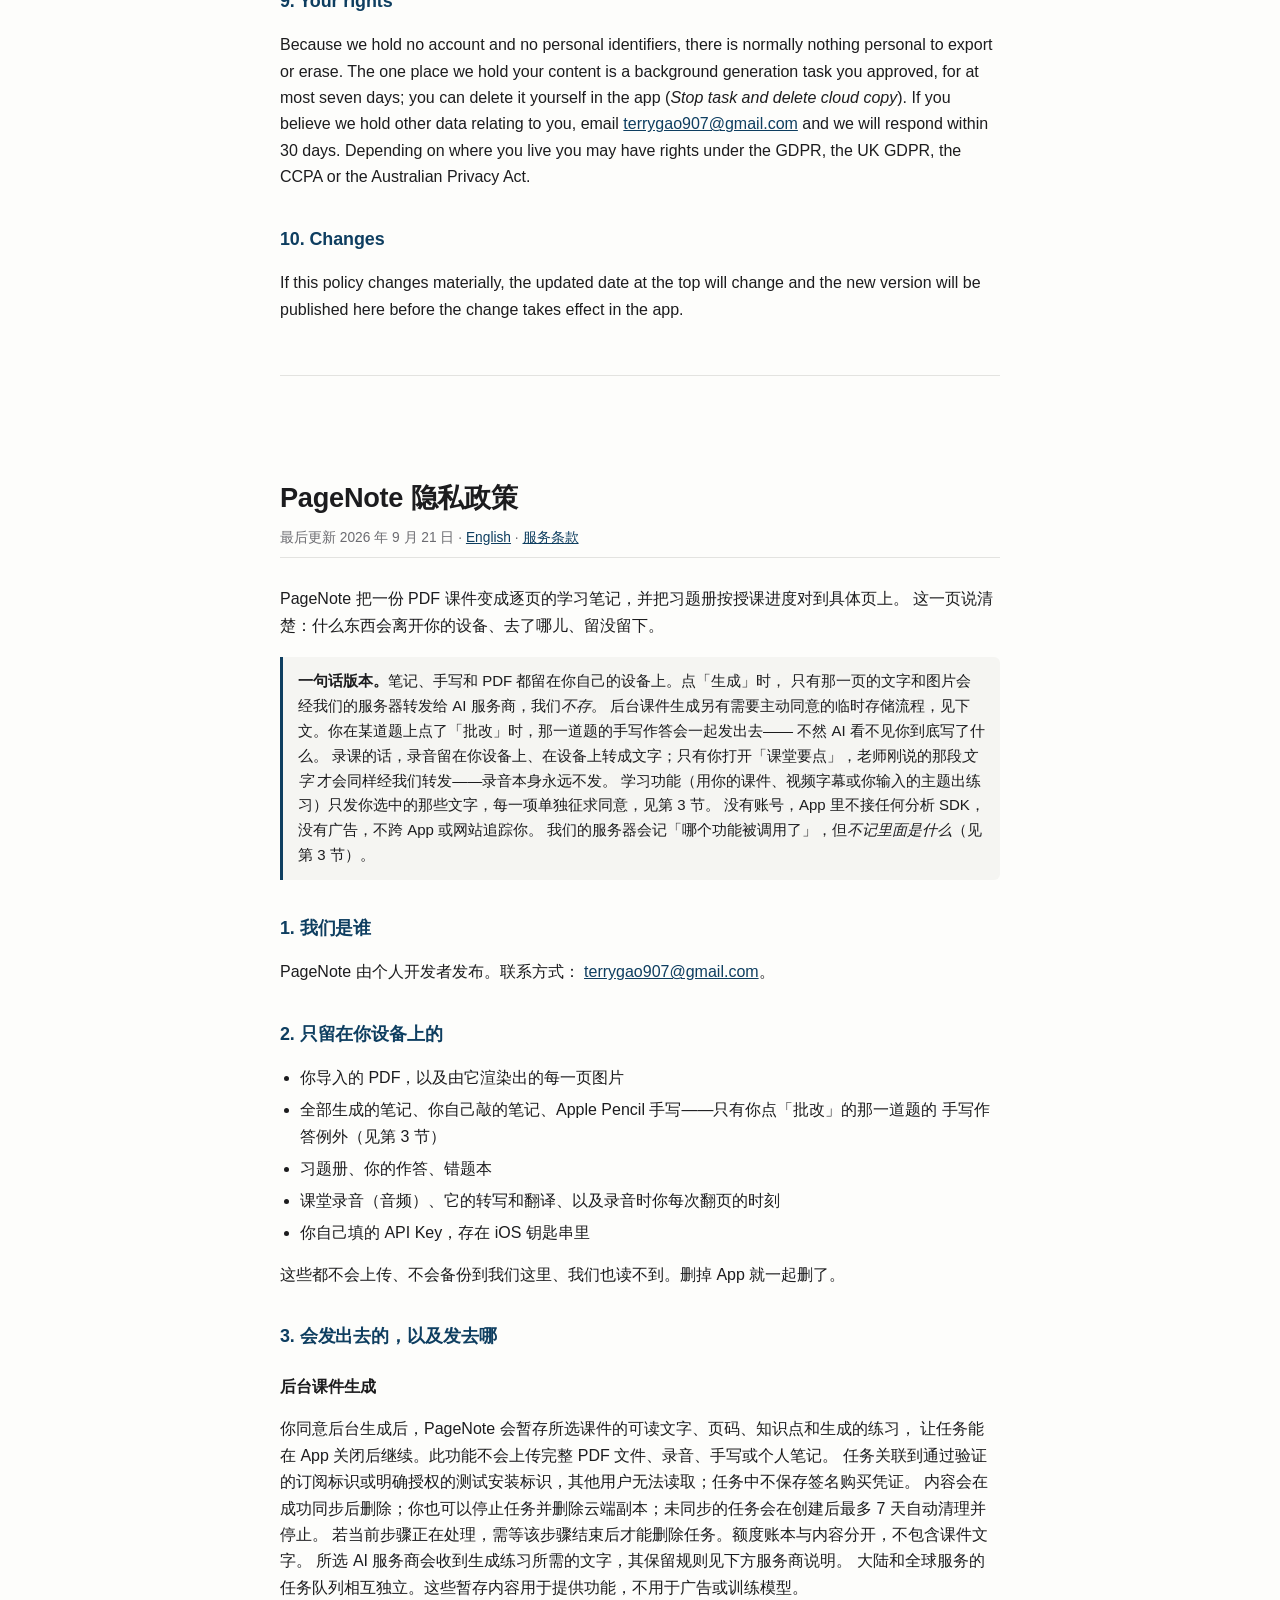
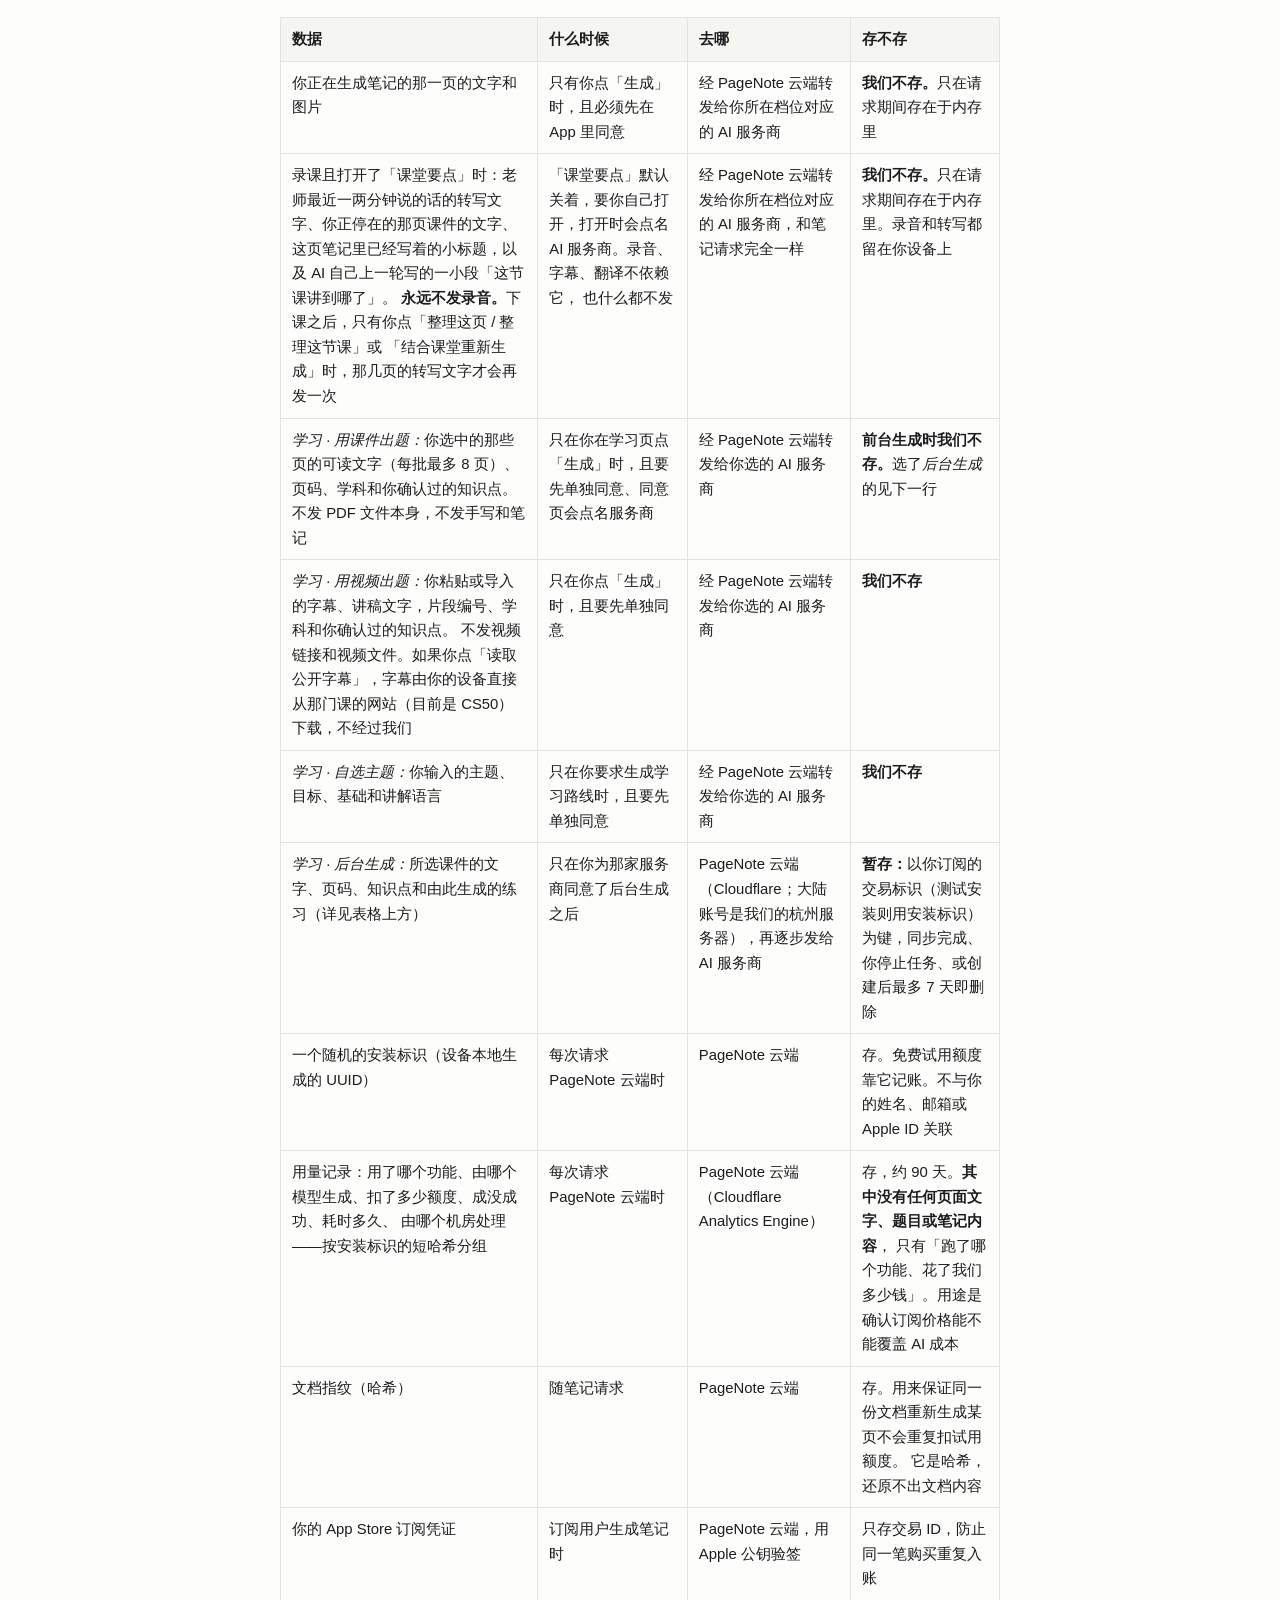
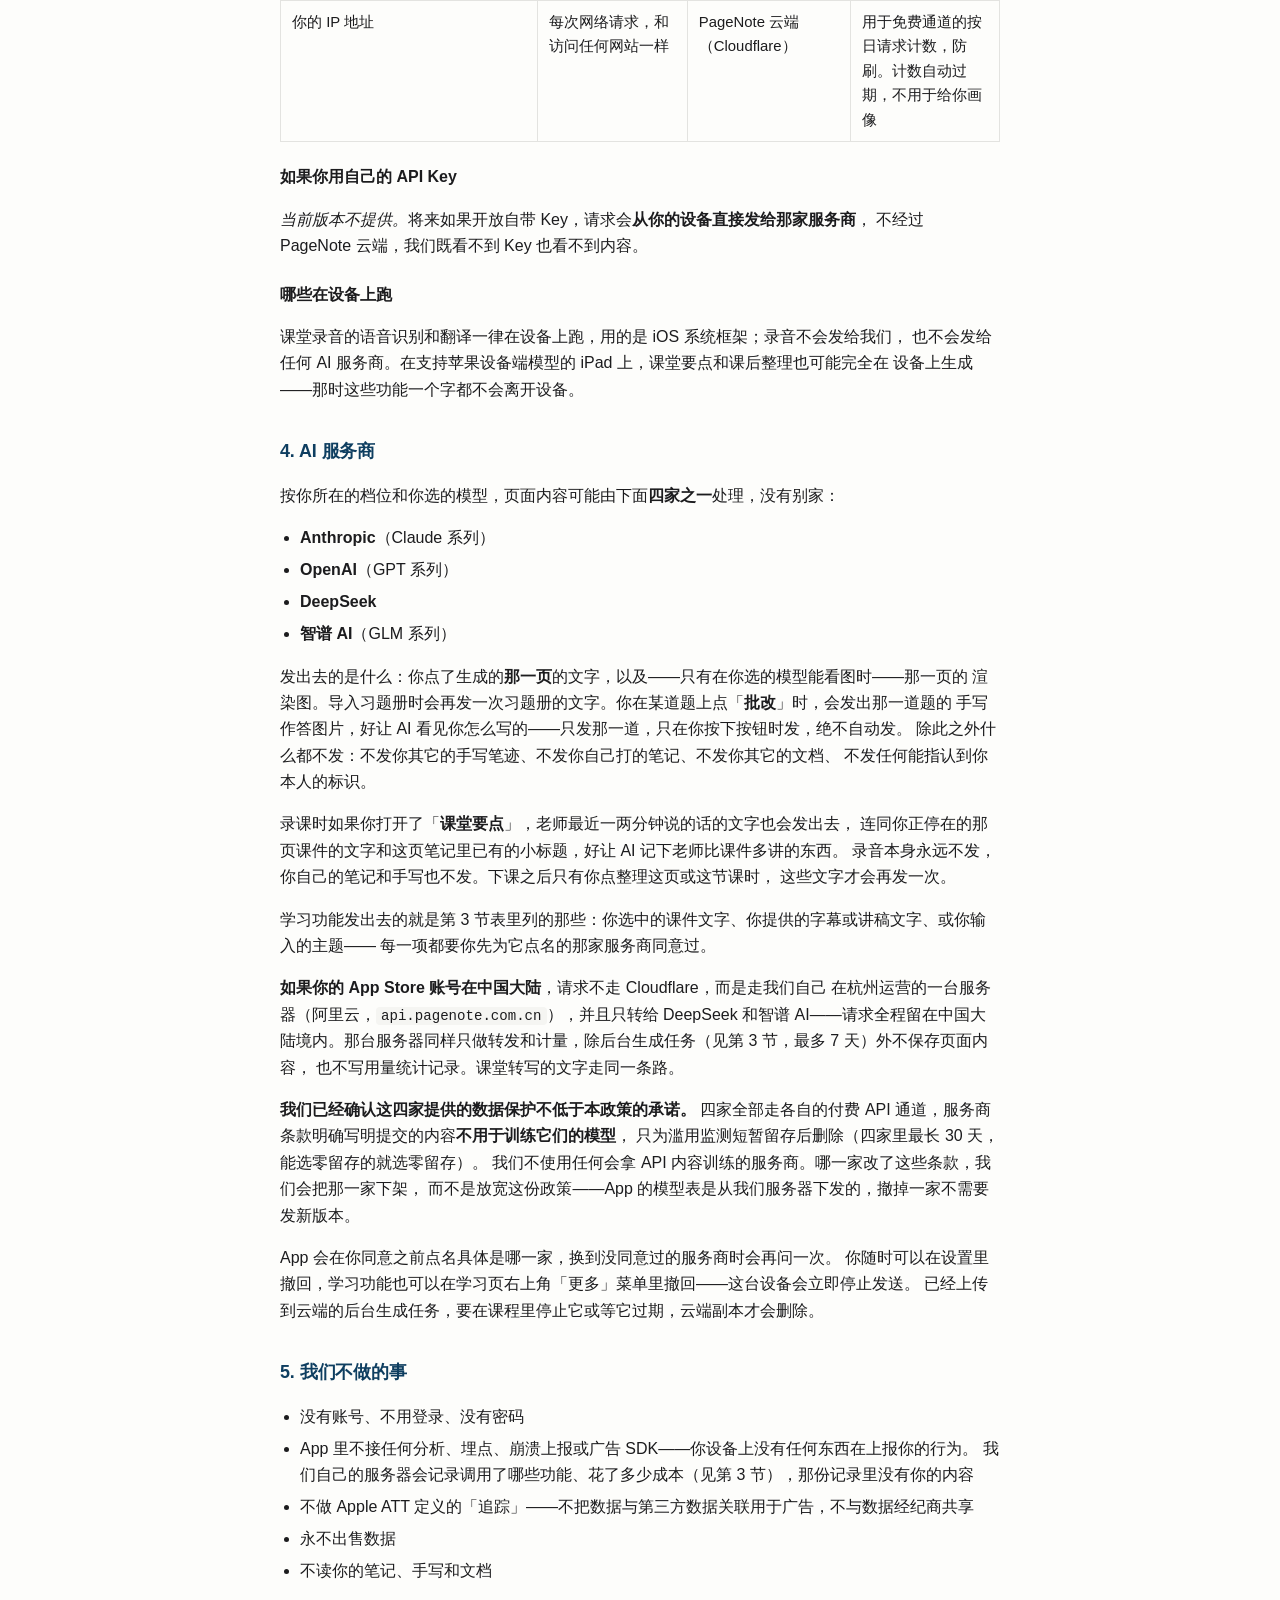
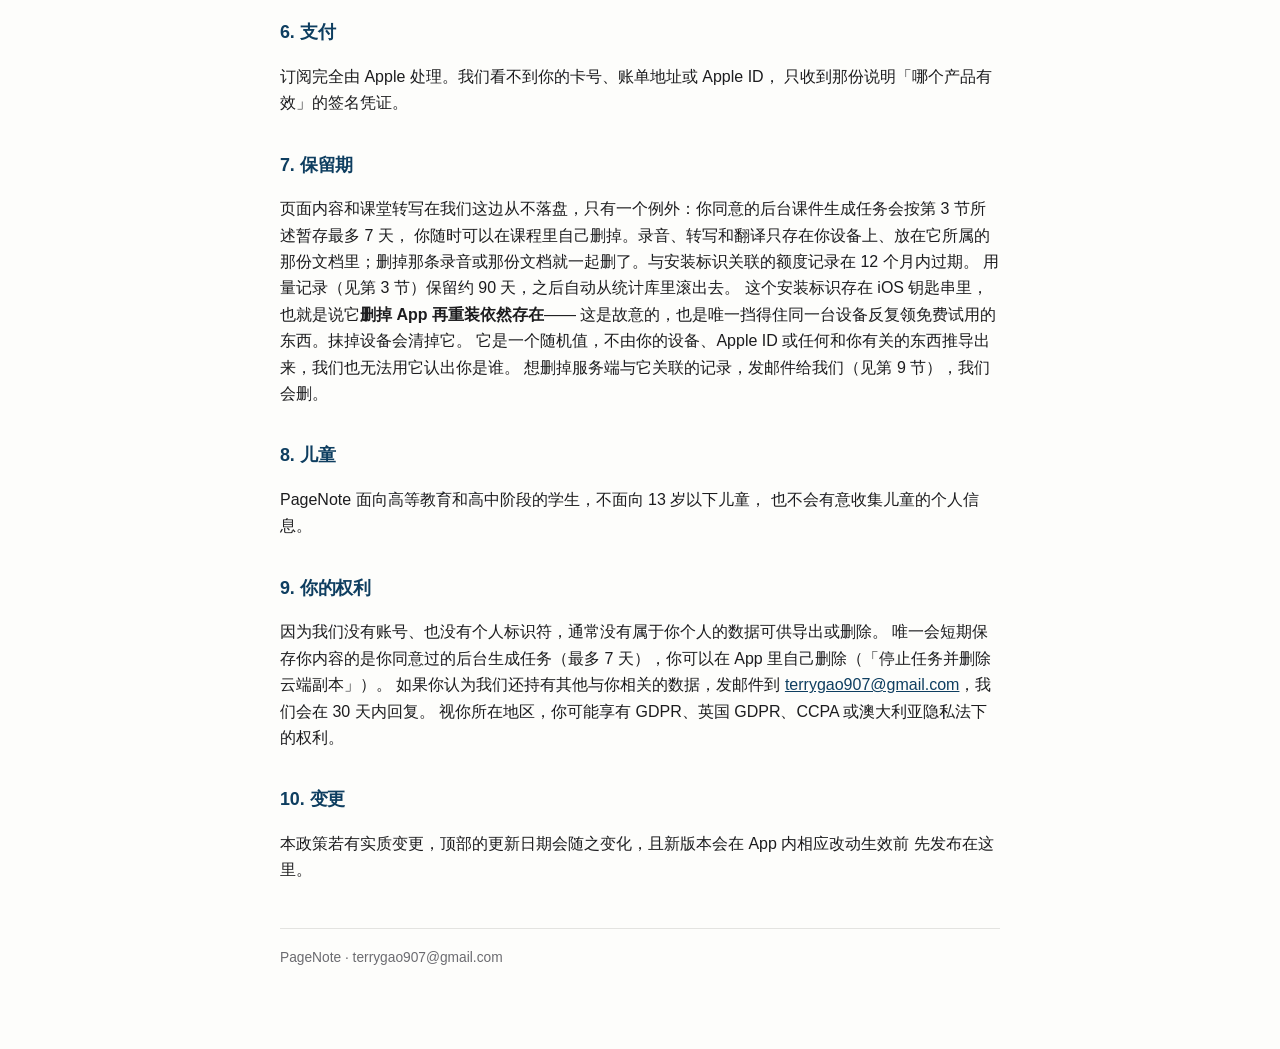
==== commit f3f71503: "隐私政策：补上学习功能实际外发的数据与后台生成的 7 天暂存 - 新增「后台课件生成」一节；表格补课件出题、视频出题、自选主题、后台生成四行 - §7 保留期、大陆段、§9 你的权利：原来「从不落盘 " ====
--- a/privacy.html
+++ b/privacy.html
@@ -11,7 +11,7 @@
 
 <header>
   <h1>PageNote Privacy Policy</h1>
-  <p class="meta">Last updated 12 September 2026 · <a href="#zh">中文版</a> · <a href="terms.html">Terms of Service</a></p>
+  <p class="meta">Last updated 21 September 2026 · <a href="#zh">中文版</a> · <a href="terms.html">Terms of Service</a></p>
 </header>
 
 <p>PageNote turns a PDF of lecture slides into page-by-page study notes, and matches a problem
@@ -21,12 +21,15 @@
 <div class="note">
 <p><strong>The short version.</strong> Your notes, your handwriting and your PDFs stay on your
 device. When you ask for AI notes, that one page's text and image are relayed through our server
-to an AI provider and are <em>not</em> stored by us. The one exception is marking: if you tap
+to an AI provider and are <em>not</em> stored by us. Background course generation has a separate,
+opt-in temporary-storage process described below. For marking, if you tap
 <em>Mark it</em> on a problem you solved with Apple Pencil, that one problem's handwritten working
 is sent too, so the AI can see what you actually wrote. If you record a class, the audio stays on
 your device and is transcribed on the device; only if you switch on <em>class key points</em> is the
 <em>text</em> of what the lecturer just said relayed the same way — never the audio. We keep no account, run no analytics SDK
-in the app, show no ads, and do not track you across apps or websites. Our server does keep a
+in the app, show no ads, and do not track you across apps or websites. Learning features (practice
+built from your slides, a video transcript or a topic you type) send only the text you select, each
+behind its own consent, and are listed in section 3. Our server does keep a
 usage record of <em>which feature ran</em> — never what was in it (see section 3).</p>
 </div>
 
@@ -47,6 +50,20 @@
 <p>None of this is uploaded, backed up to us, or readable by us. Deleting the app deletes it.</p>
 
 <h2>3. What is sent, and where</h2>
+<h3>Background course generation</h3>
+<p>If you approve background generation, the selected readable course text, page numbers,
+learning concepts and generated practice are temporarily stored by PageNote so the task can
+continue while your app is closed. Your complete PDF file, recordings, handwriting and personal
+notes are not uploaded by this feature. Each task is linked to your verified subscription identifier
+or an explicitly authorized test installation, so other users cannot retrieve it. We do not store
+your signed purchase receipt in the task. Content is deleted after a successful sync, when you
+stop the task and delete its cloud copy, or automatically within seven days of task creation.
+If you request deletion while a step is running, that step must finish before the task can be
+deleted. An expired task stops processing. Quota records remain separate and contain no course
+text. The selected AI provider receives the necessary text to generate the practice; its retention
+practices are described in the provider section below. Mainland and global services keep their
+queues separate. This storage is used to provide the feature, not for advertising or model training.</p>
+
 <table>
 <tr><th>Data</th><th>When</th><th>Where it goes</th><th>Kept?</th></tr>
 <tr>
@@ -67,6 +84,41 @@
   <td>Relayed through PageNote Cloud to the AI provider for your tier, exactly like note requests</td>
   <td><strong>Not stored by us.</strong> Held only in memory for the length of the request. The
       recording and its transcript stay on your device</td>
+</tr>
+<tr>
+  <td><em>Learning · practice from your course material:</em> the readable text of the pages you
+      select (up to eight pages per batch), their page numbers, the subject and the concepts you
+      confirmed. Not the PDF file, not your handwriting or notes</td>
+  <td>Only when you tap Generate in Learning, after a separate consent that names the provider</td>
+  <td>Relayed through PageNote Cloud to the AI provider you picked</td>
+  <td><strong>Not stored by us</strong> when generated in the foreground. If you choose
+      <em>background generation</em>, see the row below</td>
+</tr>
+<tr>
+  <td><em>Learning · practice from a video:</em> the subtitle or transcript text you paste or import,
+      segment numbers, the subject and the concepts you confirmed. Not the video link or file. If you
+      tap <em>fetch public captions</em>, your device downloads them directly from that course's
+      website (currently CS50) without going through us</td>
+  <td>Only when you tap Generate, after a separate consent</td>
+  <td>Relayed through PageNote Cloud to the AI provider you picked</td>
+  <td><strong>Not stored by us</strong></td>
+</tr>
+<tr>
+  <td><em>Learning · a topic you choose:</em> the topic, goal, level and explanation language you
+      typed</td>
+  <td>Only when you ask for a learning route, after a separate consent</td>
+  <td>Relayed through PageNote Cloud to the AI provider you picked</td>
+  <td><strong>Not stored by us</strong></td>
+</tr>
+<tr>
+  <td><em>Learning · background generation:</em> the selected course text, page numbers, concepts
+      and the practice generated from them (details above this table)</td>
+  <td>Only after you approve background generation for that provider</td>
+  <td>PageNote Cloud (Cloudflare, or our Hangzhou server for mainland accounts), then to the AI
+      provider step by step</td>
+  <td><strong>Yes, temporarily:</strong> keyed by your subscription's transaction identifier (or the
+      install identifier on a test installation), deleted after a successful sync, when you stop the
+      task, or at most seven days after creation</td>
 </tr>
 <tr>
   <td>A random install identifier (a UUID generated on your device)</td>
@@ -138,12 +190,15 @@
 lecturer added beyond the slide. The audio itself is never sent, and neither are your own notes or
 handwriting. The same text is sent after class only when you ask for a summary of that page or that
 class.</p>
+<p>Learning features send the inputs listed in section 3: the course text you selected, the subtitle
+or transcript text you provided, or the topic you typed — each only after you have approved that
+feature for the provider it names.</p>
 <p><strong>If your App Store account is in mainland China</strong>, requests do not go through
 Cloudflare. They go to a server we operate ourselves in Hangzhou (Alibaba Cloud) at
 <code>api.pagenote.com.cn</code>, and from there only to DeepSeek and Zhipu AI — the requests
 stay inside mainland China. That server relays and meters exactly as described above; it keeps
-no page content, and it writes no usage-analytics record. The same routing applies to class
-transcripts.</p>
+no page content other than background generation tasks (section 3, up to seven days), and it
+writes no usage-analytics record. The same routing applies to class transcripts.</p>
 <p><strong>We have confirmed that each of these four providers offers data protection equal to
 what this policy promises.</strong> All four are used through their paid API tiers, where the
 provider's own terms state that submitted content is <strong>not used to train their models</strong>
@@ -157,7 +212,9 @@
 screen too.</p>
 <p>The app names the specific company before you consent, and asks again if you switch to a
 model from a provider you have not yet approved. You can withdraw consent at any time in
-Settings — sending stops immediately.</p>
+Settings, or for learning features from the <em>More</em> menu at the top right of Learning —
+this device stops sending immediately. A background generation task already uploaded keeps its
+cloud copy until you stop it in the course, or it expires.</p>
 
 <h2>5. What we do not do</h2>
 <ul>
@@ -177,7 +234,9 @@
 active.</p>
 
 <h2>7. Retention</h2>
-<p>Page content and class transcripts are never written to disk on our side. Recordings, transcripts
+<p>Page content and class transcripts are never written to disk on our side, with one exception:
+background course generation tasks you approve are stored for at most seven days, as described in
+section 3, and you can delete them yourself from the course at any time. Recordings, transcripts
 and translations are stored only on your device, inside the document they belong to; deleting the
 recording or the document deletes them. Quota records tied to an install
 identifier expire within twelve months. Usage records (section 3) are kept for about 90 days
@@ -194,7 +253,9 @@
 
 <h2>9. Your rights</h2>
 <p>Because we hold no account and no personal identifiers, there is normally nothing personal to
-export or erase. If you believe we hold data relating to you, email
+export or erase. The one place we hold your content is a background generation task you approved,
+for at most seven days; you can delete it yourself in the app (<em>Stop task and delete cloud
+copy</em>). If you believe we hold other data relating to you, email
 <a href="mailto:terrygao907@gmail.com">terrygao907@gmail.com</a> and we will respond within 30
 days. Depending on where you live you may have rights under the GDPR, the UK GDPR, the CCPA or
 the Australian Privacy Act.</p>
@@ -207,7 +268,7 @@
 
 <header id="zh">
   <h1>PageNote 隐私政策</h1>
-  <p class="meta">最后更新 2026 年 9 月 12 日 · <a href="#">English</a> · <a href="terms.html">服务条款</a></p>
+  <p class="meta">最后更新 2026 年 9 月 21 日 · <a href="#">English</a> · <a href="terms.html">服务条款</a></p>
 </header>
 
 <p>PageNote 把一份 PDF 课件变成逐页的学习笔记，并把习题册按授课进度对到具体页上。
@@ -216,10 +277,11 @@
 <div class="note">
 <p><strong>一句话版本。</strong>笔记、手写和 PDF 都留在你自己的设备上。点「生成」时，
 只有那一页的文字和图片会经我们的服务器转发给 AI 服务商，我们<em>不存</em>。
-只有一个例外：你在某道题上点了「批改」，那一道题的手写作答会一起发出去——
+后台课件生成另有需要主动同意的临时存储流程，见下文。你在某道题上点了「批改」时，那一道题的手写作答会一起发出去——
 不然 AI 看不见你到底写了什么。
 录课的话，录音留在你设备上、在设备上转成文字；只有你打开「课堂要点」，老师刚说的那段<em>文字</em>
 才会同样经我们转发——录音本身永远不发。
+学习功能（用你的课件、视频字幕或你输入的主题出练习）只发你选中的那些文字，每一项单独征求同意，见第 3 节。
 没有账号，App 里不接任何分析 SDK，没有广告，不跨 App 或网站追踪你。
 我们的服务器会记「哪个功能被调用了」，但<em>不记里面是什么</em>（见第 3 节）。</p>
 </div>
@@ -240,6 +302,15 @@
 <p>这些都不会上传、不会备份到我们这里、我们也读不到。删掉 App 就一起删了。</p>
 
 <h2>3. 会发出去的，以及发去哪</h2>
+<h3>后台课件生成</h3>
+<p>你同意后台生成后，PageNote 会暂存所选课件的可读文字、页码、知识点和生成的练习，
+让任务能在 App 关闭后继续。此功能不会上传完整 PDF 文件、录音、手写或个人笔记。
+任务关联到通过验证的订阅标识或明确授权的测试安装标识，其他用户无法读取；任务中不保存签名购买凭证。
+内容会在成功同步后删除；你也可以停止任务并删除云端副本；未同步的任务会在创建后最多 7 天自动清理并停止。
+若当前步骤正在处理，需等该步骤结束后才能删除任务。额度账本与内容分开，不包含课件文字。
+所选 AI 服务商会收到生成练习所需的文字，其保留规则见下方服务商说明。
+大陆和全球服务的任务队列相互独立。这些暂存内容用于提供功能，不用于广告或训练模型。</p>
+
 <table>
 <tr><th>数据</th><th>什么时候</th><th>去哪</th><th>存不存</th></tr>
 <tr>
@@ -259,6 +330,32 @@
   <td><strong>我们不存。</strong>只在请求期间存在于内存里。录音和转写都留在你设备上</td>
 </tr>
 <tr>
+  <td><em>学习 · 用课件出题：</em>你选中的那些页的可读文字（每批最多 8 页）、页码、学科和你确认过的知识点。
+      不发 PDF 文件本身，不发手写和笔记</td>
+  <td>只在你在学习页点「生成」时，且要先单独同意、同意页会点名服务商</td>
+  <td>经 PageNote 云端转发给你选的 AI 服务商</td>
+  <td><strong>前台生成时我们不存。</strong>选了<em>后台生成</em>的见下一行</td>
+</tr>
+<tr>
+  <td><em>学习 · 用视频出题：</em>你粘贴或导入的字幕、讲稿文字，片段编号、学科和你确认过的知识点。
+      不发视频链接和视频文件。如果你点「读取公开字幕」，字幕由你的设备直接从那门课的网站（目前是 CS50）下载，不经过我们</td>
+  <td>只在你点「生成」时，且要先单独同意</td>
+  <td>经 PageNote 云端转发给你选的 AI 服务商</td>
+  <td><strong>我们不存</strong></td>
+</tr>
+<tr>
+  <td><em>学习 · 自选主题：</em>你输入的主题、目标、基础和讲解语言</td>
+  <td>只在你要求生成学习路线时，且要先单独同意</td>
+  <td>经 PageNote 云端转发给你选的 AI 服务商</td>
+  <td><strong>我们不存</strong></td>
+</tr>
+<tr>
+  <td><em>学习 · 后台生成：</em>所选课件的文字、页码、知识点和由此生成的练习（详见表格上方）</td>
+  <td>只在你为那家服务商同意了后台生成之后</td>
+  <td>PageNote 云端（Cloudflare；大陆账号是我们的杭州服务器），再逐步发给 AI 服务商</td>
+  <td><strong>暂存：</strong>以你订阅的交易标识（测试安装则用安装标识）为键，同步完成、你停止任务、或创建后最多 7 天即删除</td>
+</tr>
+<tr>
   <td>一个随机的安装标识（设备本地生成的 UUID）</td>
   <td>每次请求 PageNote 云端时</td>
   <td>PageNote 云端</td>
@@ -294,8 +391,8 @@
 </table>
 
 <h3>如果你用自己的 API Key</h3>
-<p>选了服务商并填了自己的 Key，请求<strong>从你的设备直接发给那家服务商</strong>，
-不经过 PageNote 云端，我们既看不到 Key 也看不到内容。每家服务商在 App 里单独授权。</p>
+<p><em>当前版本不提供。</em>将来如果开放自带 Key，请求会<strong>从你的设备直接发给那家服务商</strong>，
+不经过 PageNote 云端，我们既看不到 Key 也看不到内容。</p>
 
 <h3>哪些在设备上跑</h3>
 <p>课堂录音的语音识别和翻译一律在设备上跑，用的是 iOS 系统框架；录音不会发给我们，
@@ -303,15 +400,15 @@
 设备上生成——那时这些功能一个字都不会离开设备。</p>
 
 <h2>4. AI 服务商</h2>
-<p>按你所在的档位和你选的模型，页面内容可能由下面**四家之一**处理，没有别家：</p>
+<p>按你所在的档位和你选的模型，页面内容可能由下面<strong>四家之一</strong>处理，没有别家：</p>
 <ul>
   <li><strong>Anthropic</strong>（Claude 系列）</li>
   <li><strong>OpenAI</strong>（GPT 系列）</li>
   <li><strong>DeepSeek</strong></li>
   <li><strong>智谱 AI</strong>（GLM 系列）</li>
 </ul>
-<p>发出去的是什么：你点了生成的**那一页**的文字，以及——只有在你选的模型能看图时——那一页的
-渲染图。导入习题册时会再发一次习题册的文字。你在某道题上点「**批改**」时，会发出那一道题的
+<p>发出去的是什么：你点了生成的<strong>那一页</strong>的文字，以及——只有在你选的模型能看图时——那一页的
+渲染图。导入习题册时会再发一次习题册的文字。你在某道题上点「<strong>批改</strong>」时，会发出那一道题的
 手写作答图片，好让 AI 看见你怎么写的——只发那一道，只在你按下按钮时发，绝不自动发。
 除此之外什么都不发：不发你其它的手写笔迹、不发你自己打的笔记、不发你其它的文档、
 不发任何能指认到你本人的标识。</p>
@@ -319,17 +416,20 @@
 连同你正停在的那页课件的文字和这页笔记里已有的小标题，好让 AI 记下老师比课件多讲的东西。
 录音本身永远不发，你自己的笔记和手写也不发。下课之后只有你点整理这页或这节课时，
 这些文字才会再发一次。</p>
+<p>学习功能发出去的就是第 3 节表里列的那些：你选中的课件文字、你提供的字幕或讲稿文字、或你输入的主题——
+每一项都要你先为它点名的那家服务商同意过。</p>
 <p><strong>如果你的 App Store 账号在中国大陆</strong>，请求不走 Cloudflare，而是走我们自己
 在杭州运营的一台服务器（阿里云，<code>api.pagenote.com.cn</code>），并且只转给 DeepSeek
-和智谱 AI——请求全程留在中国大陆境内。那台服务器同样只做转发和计量，不保存页面内容，
+和智谱 AI——请求全程留在中国大陆境内。那台服务器同样只做转发和计量，除后台生成任务（见第 3 节，最多 7 天）外不保存页面内容，
 也不写用量统计记录。课堂转写的文字走同一条路。</p>
 <p><strong>我们已经确认这四家提供的数据保护不低于本政策的承诺。</strong>
-四家全部走各自的付费 API 通道，服务商条款明确写明提交的内容**不用于训练它们的模型**，
+四家全部走各自的付费 API 通道，服务商条款明确写明提交的内容<strong>不用于训练它们的模型</strong>，
 只为滥用监测短暂留存后删除（四家里最长 30 天，能选零留存的就选零留存）。
 我们不使用任何会拿 API 内容训练的服务商。哪一家改了这些条款，我们会把那一家下架，
 而不是放宽这份政策——App 的模型表是从我们服务器下发的，撤掉一家不需要发新版本。</p>
-<p>App 会在你同意之前点名具体是哪一家，
-你随时可以在设置里撤回——撤回后立即停止发送。</p>
+<p>App 会在你同意之前点名具体是哪一家，换到没同意过的服务商时会再问一次。
+你随时可以在设置里撤回，学习功能也可以在学习页右上角「更多」菜单里撤回——这台设备会立即停止发送。
+已经上传到云端的后台生成任务，要在课程里停止它或等它过期，云端副本才会删除。</p>
 
 <h2>5. 我们不做的事</h2>
 <ul>
@@ -346,7 +446,8 @@
 只收到那份说明「哪个产品有效」的签名凭证。</p>
 
 <h2>7. 保留期</h2>
-<p>页面内容和课堂转写在我们这边从不落盘。录音、转写和翻译只存在你设备上、放在它所属的
+<p>页面内容和课堂转写在我们这边从不落盘，只有一个例外：你同意的后台课件生成任务会按第 3 节所述暂存最多 7 天，
+你随时可以在课程里自己删掉。录音、转写和翻译只存在你设备上、放在它所属的
 那份文档里；删掉那条录音或那份文档就一起删了。与安装标识关联的额度记录在 12 个月内过期。
 用量记录（见第 3 节）保留约 90 天，之后自动从统计库里滚出去。
 这个安装标识存在 iOS 钥匙串里，也就是说它<strong>删掉 App 再重装依然存在</strong>——
@@ -360,7 +461,8 @@
 
 <h2>9. 你的权利</h2>
 <p>因为我们没有账号、也没有个人标识符，通常没有属于你个人的数据可供导出或删除。
-如果你认为我们持有与你相关的数据，发邮件到
+唯一会短期保存你内容的是你同意过的后台生成任务（最多 7 天），你可以在 App 里自己删除（「停止任务并删除云端副本」）。
+如果你认为我们还持有其他与你相关的数据，发邮件到
 <a href="mailto:terrygao907@gmail.com">terrygao907@gmail.com</a>，我们会在 30 天内回复。
 视你所在地区，你可能享有 GDPR、英国 GDPR、CCPA 或澳大利亚隐私法下的权利。</p>
 
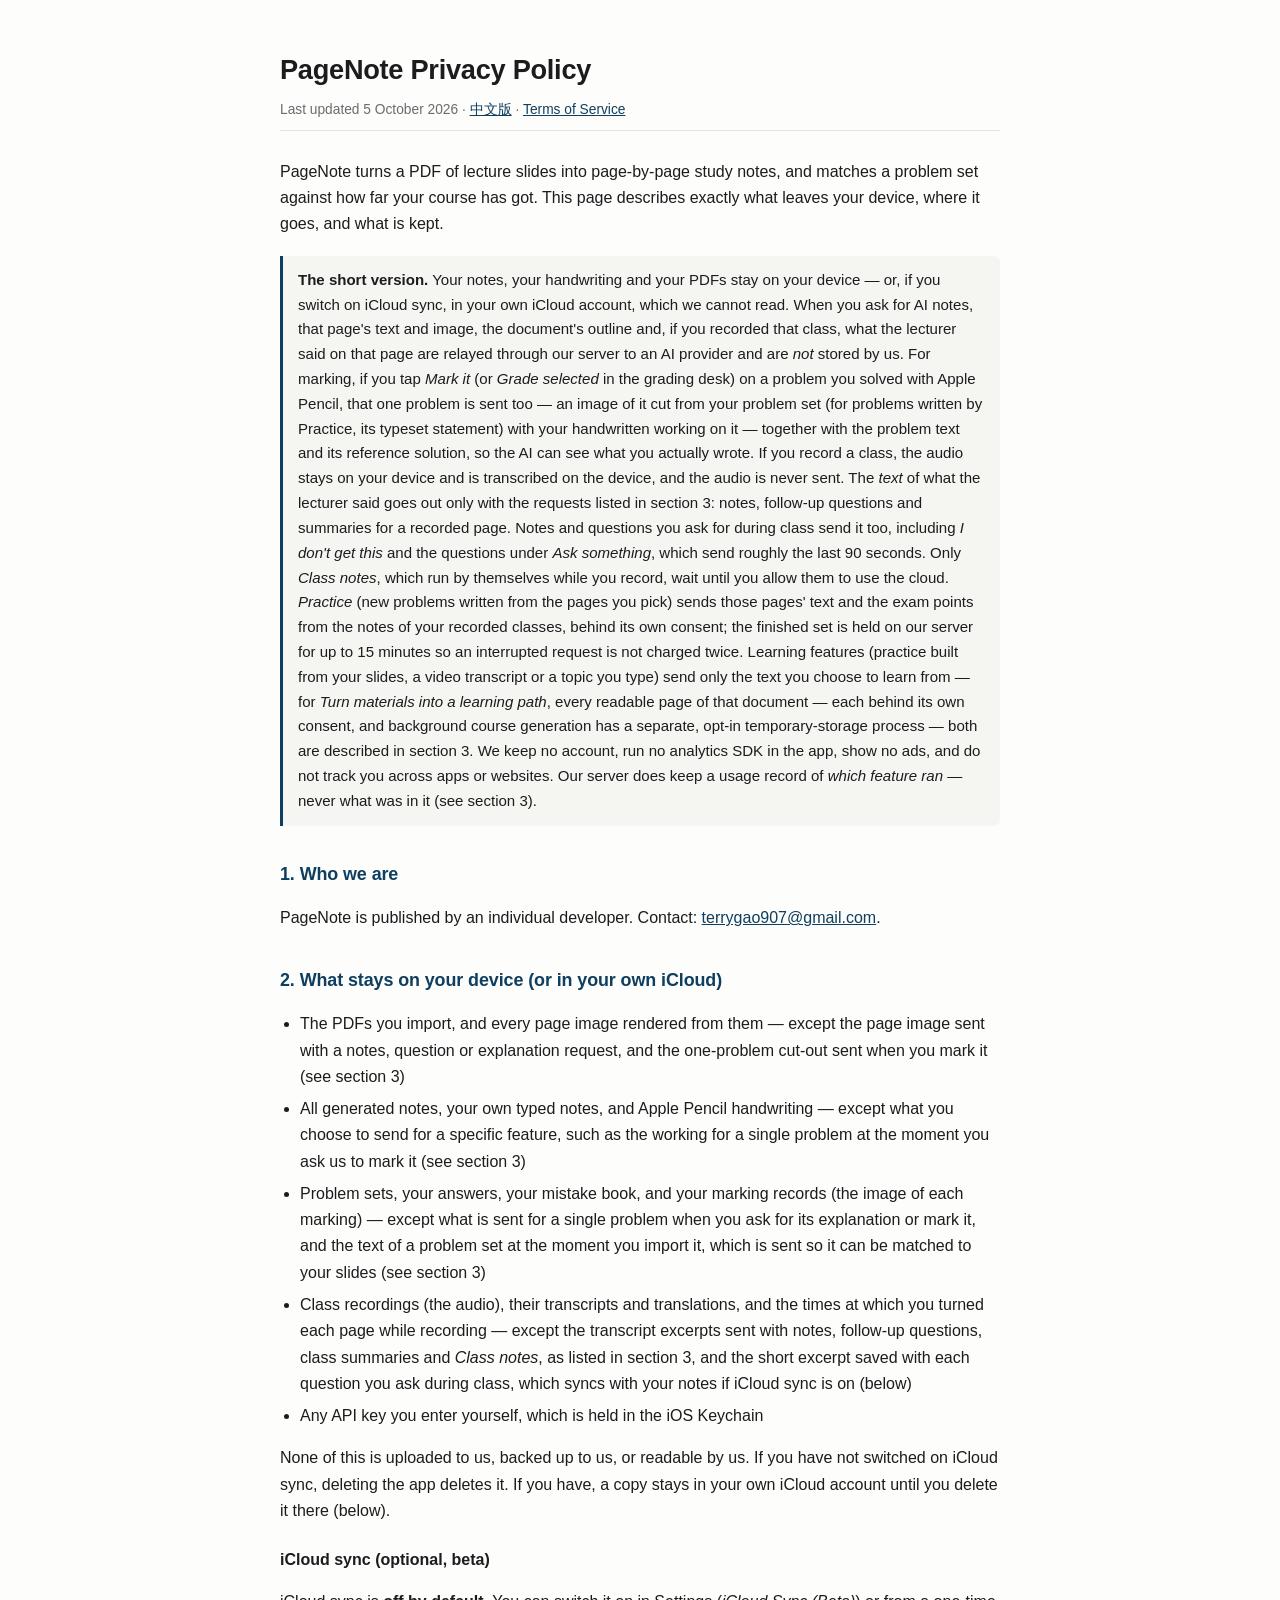
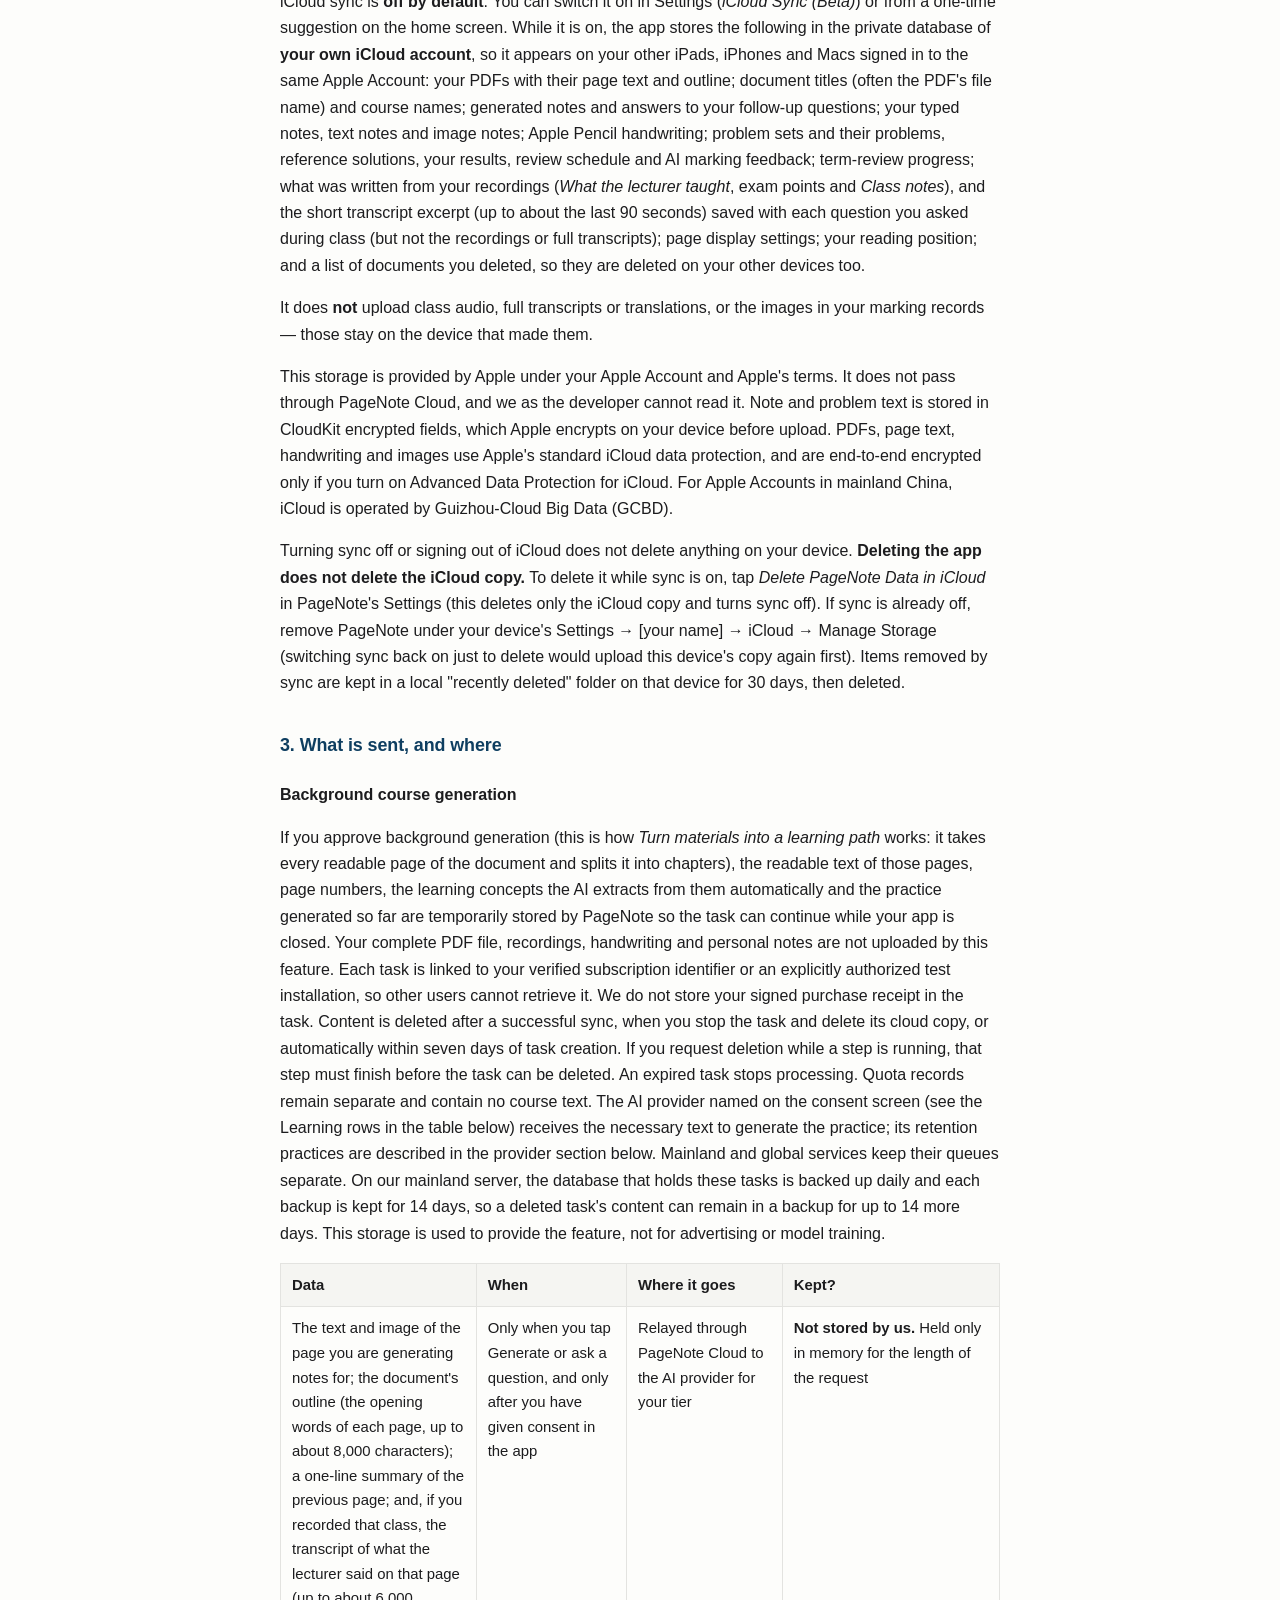
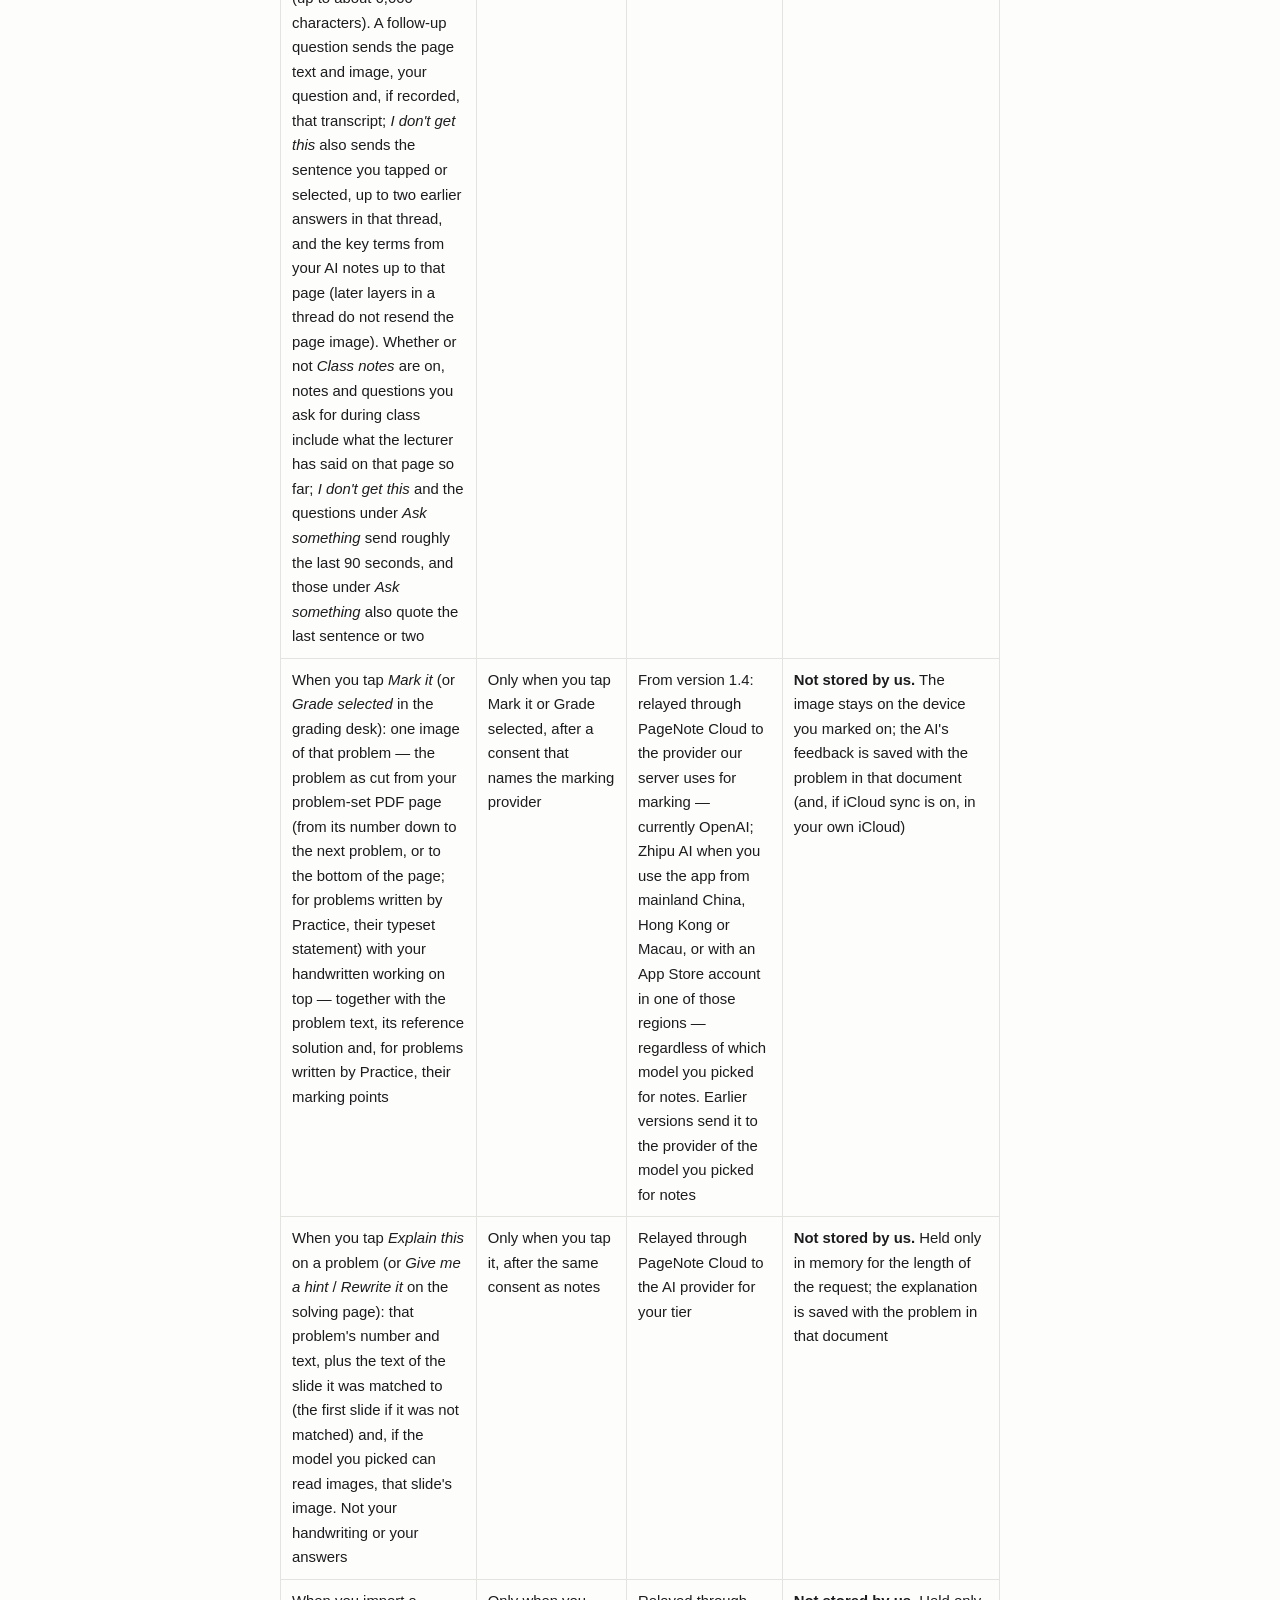
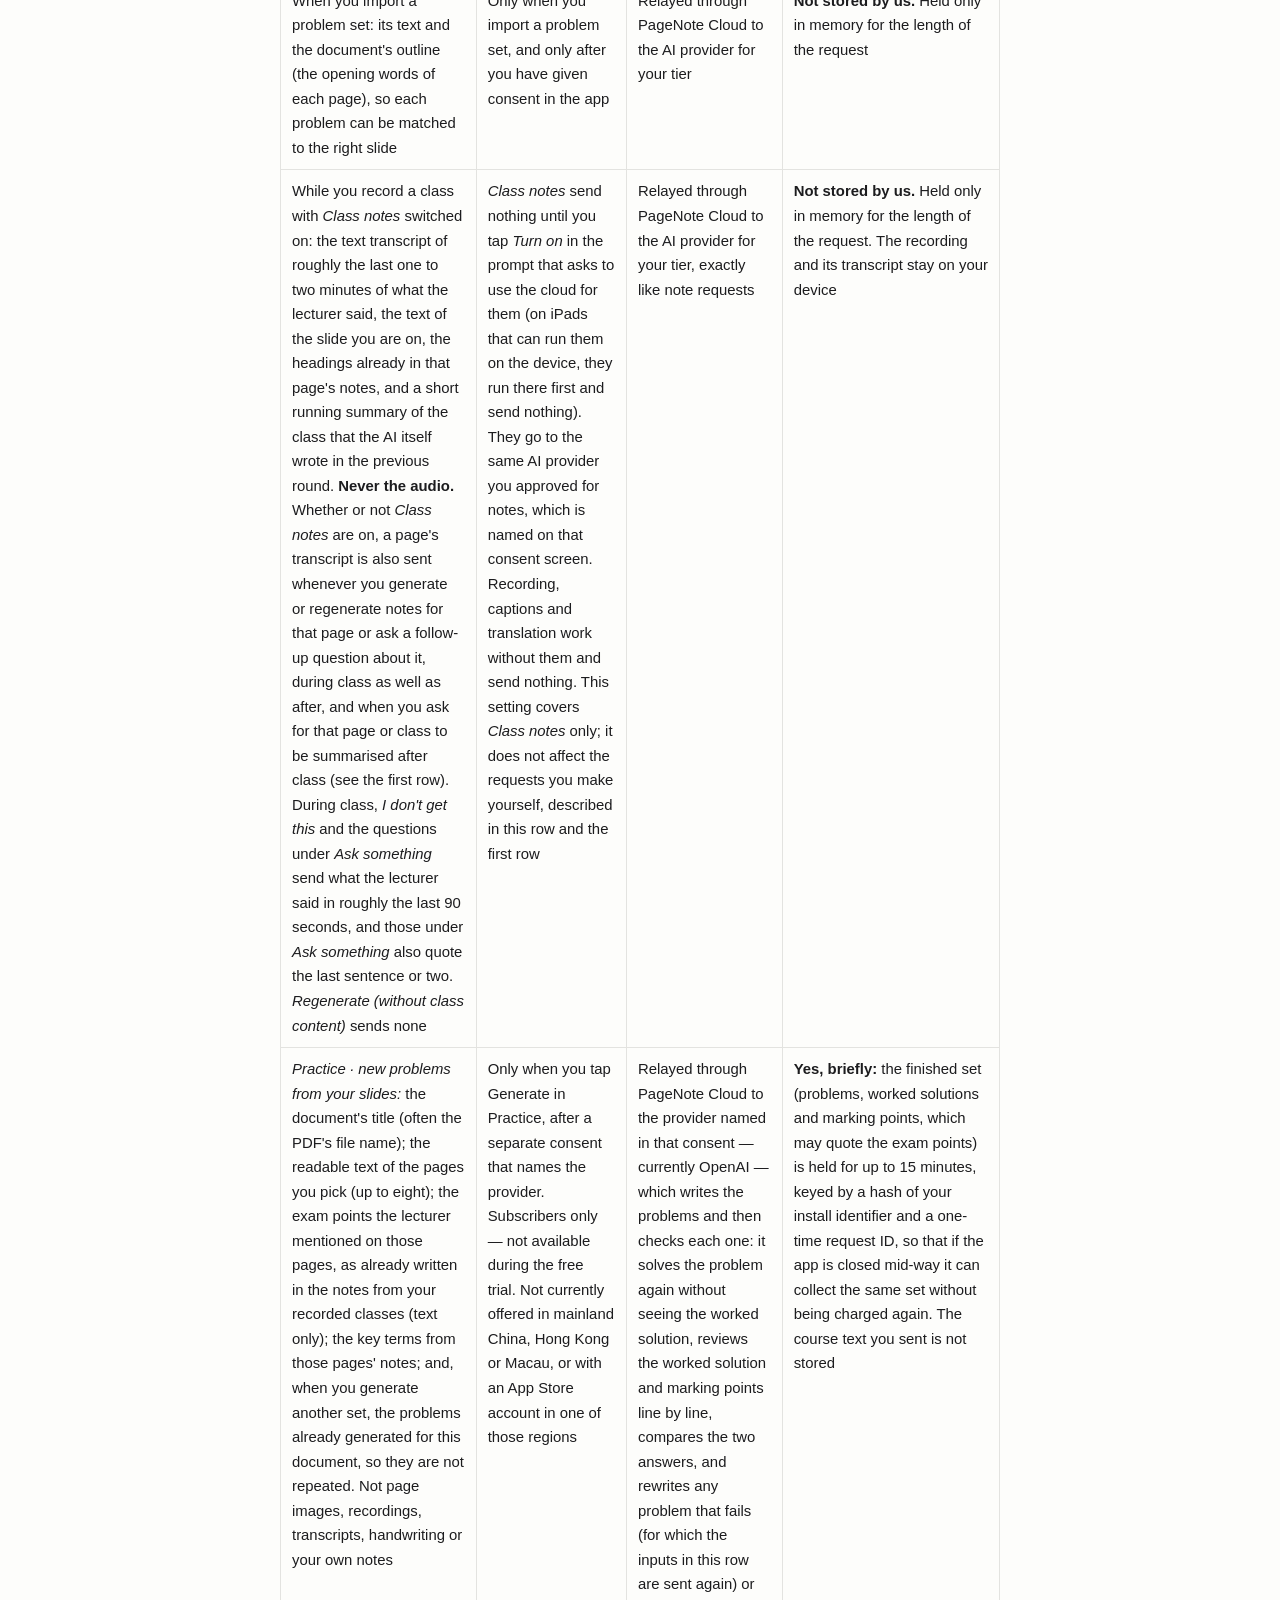
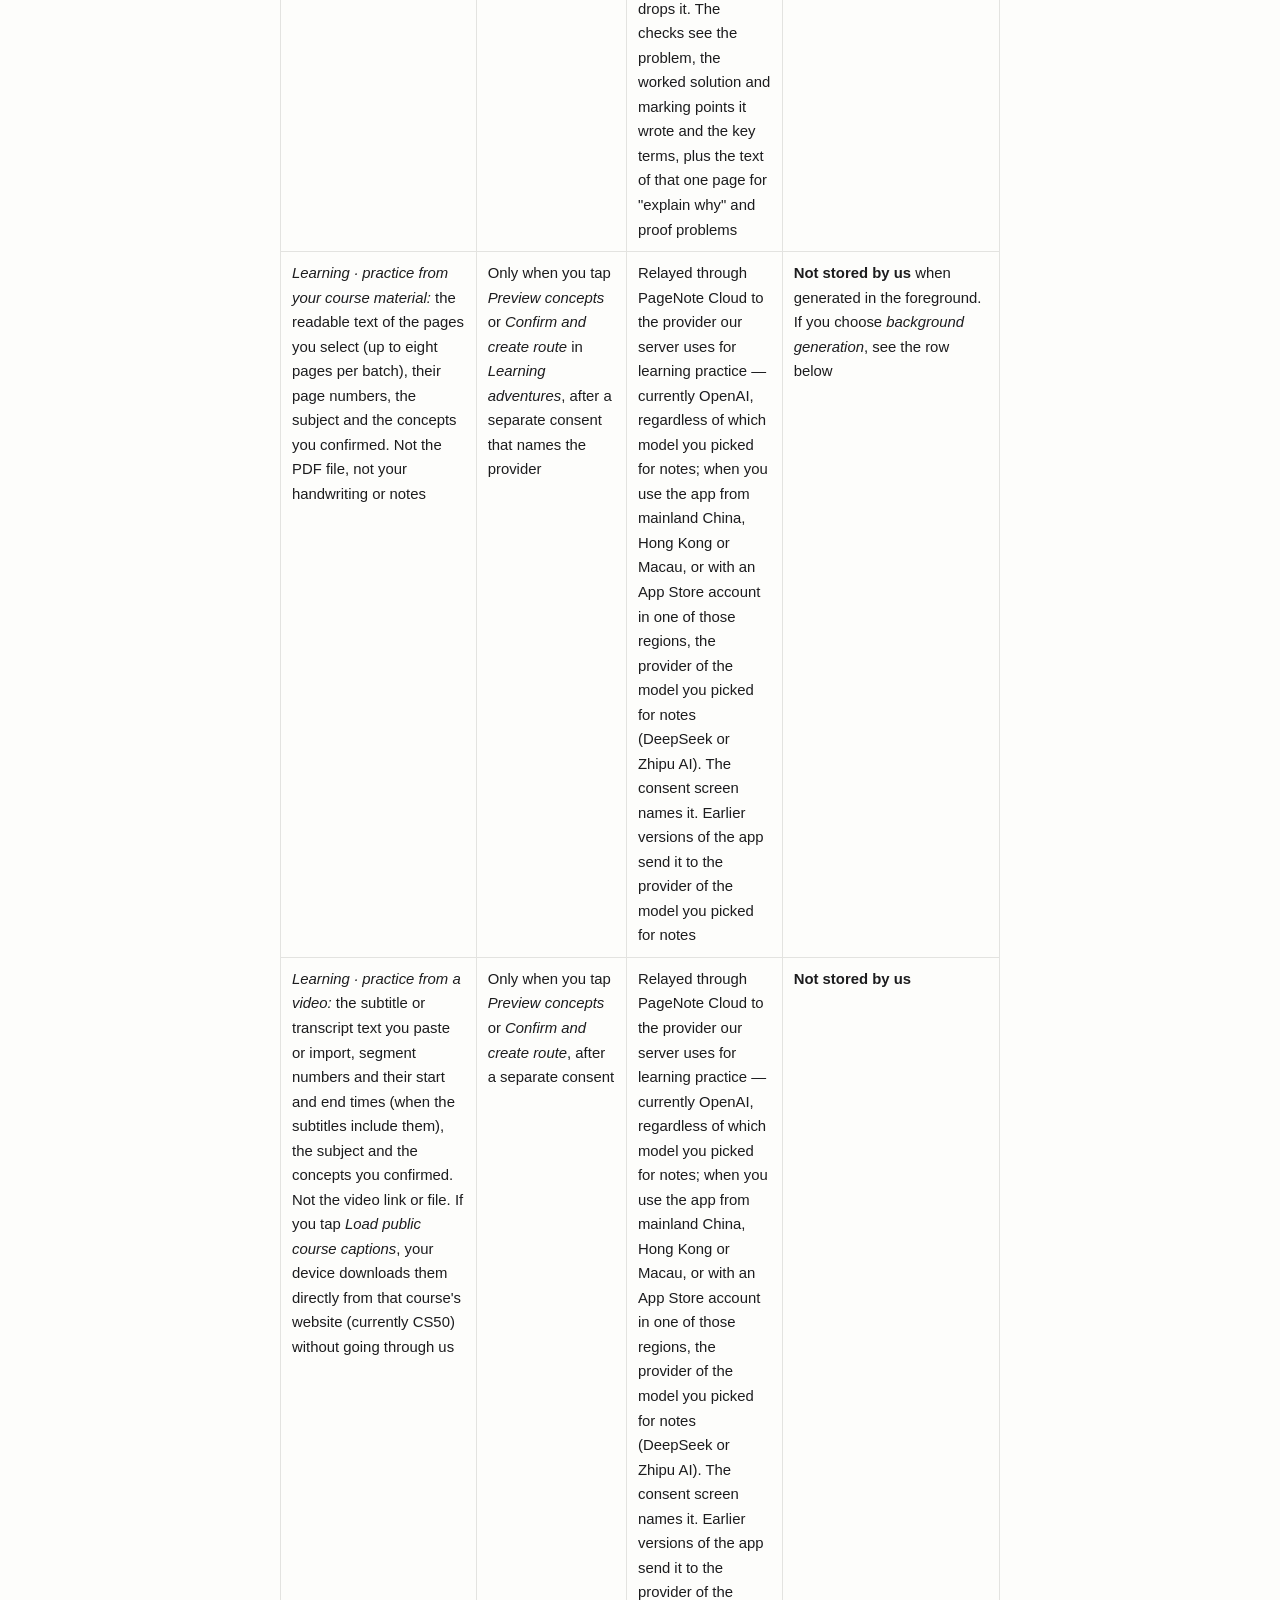
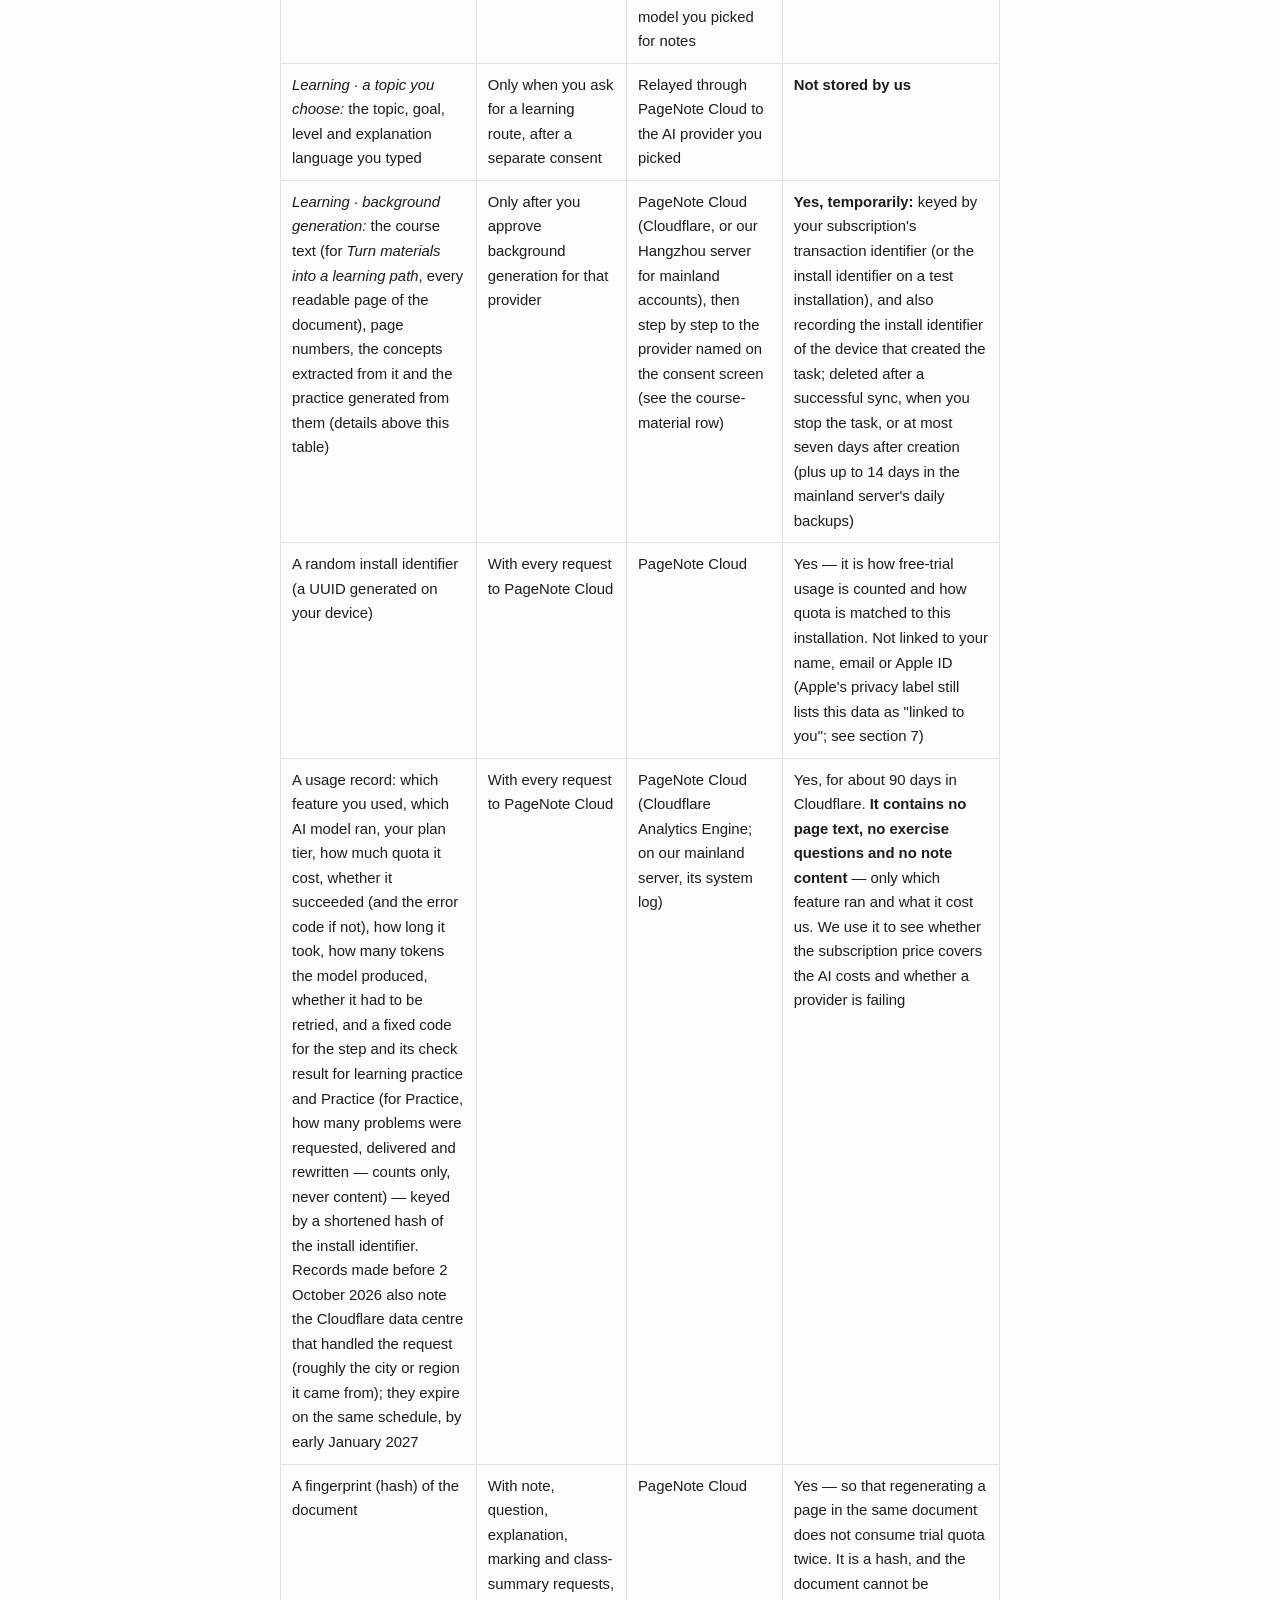
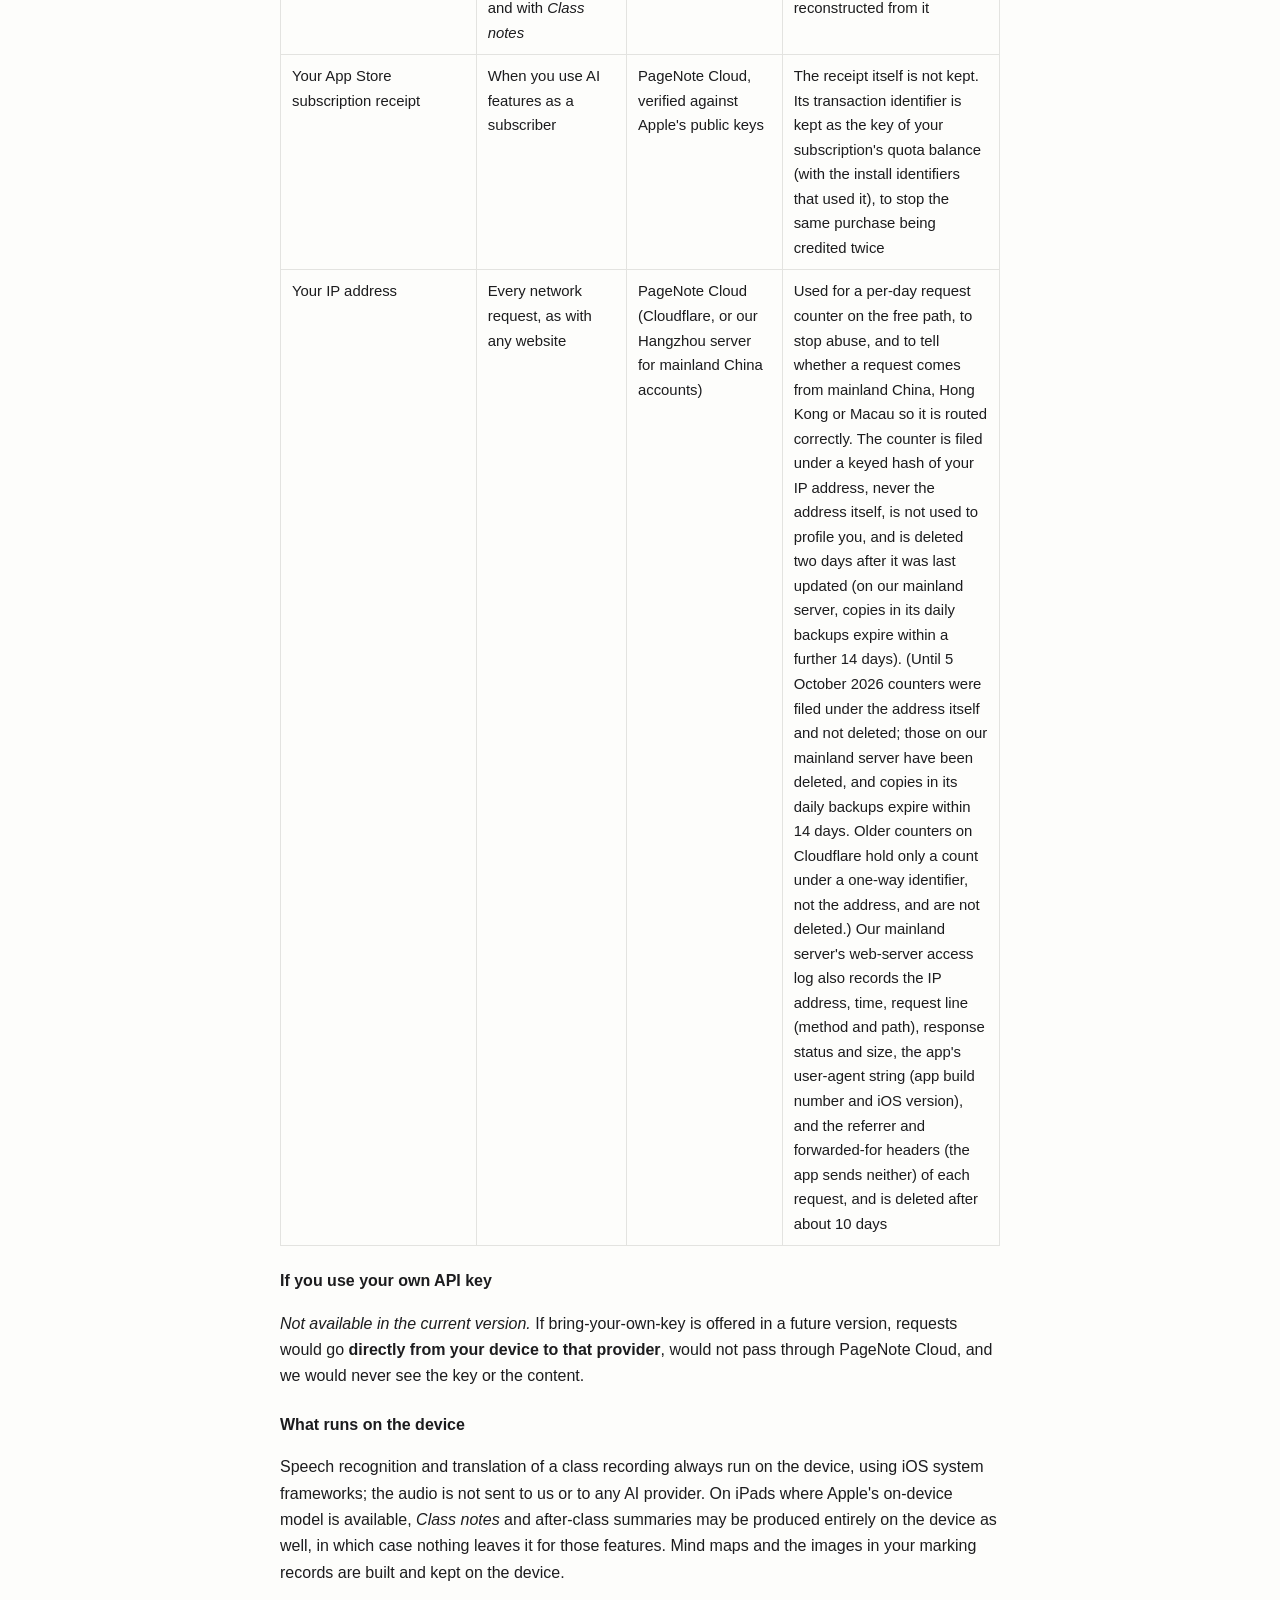
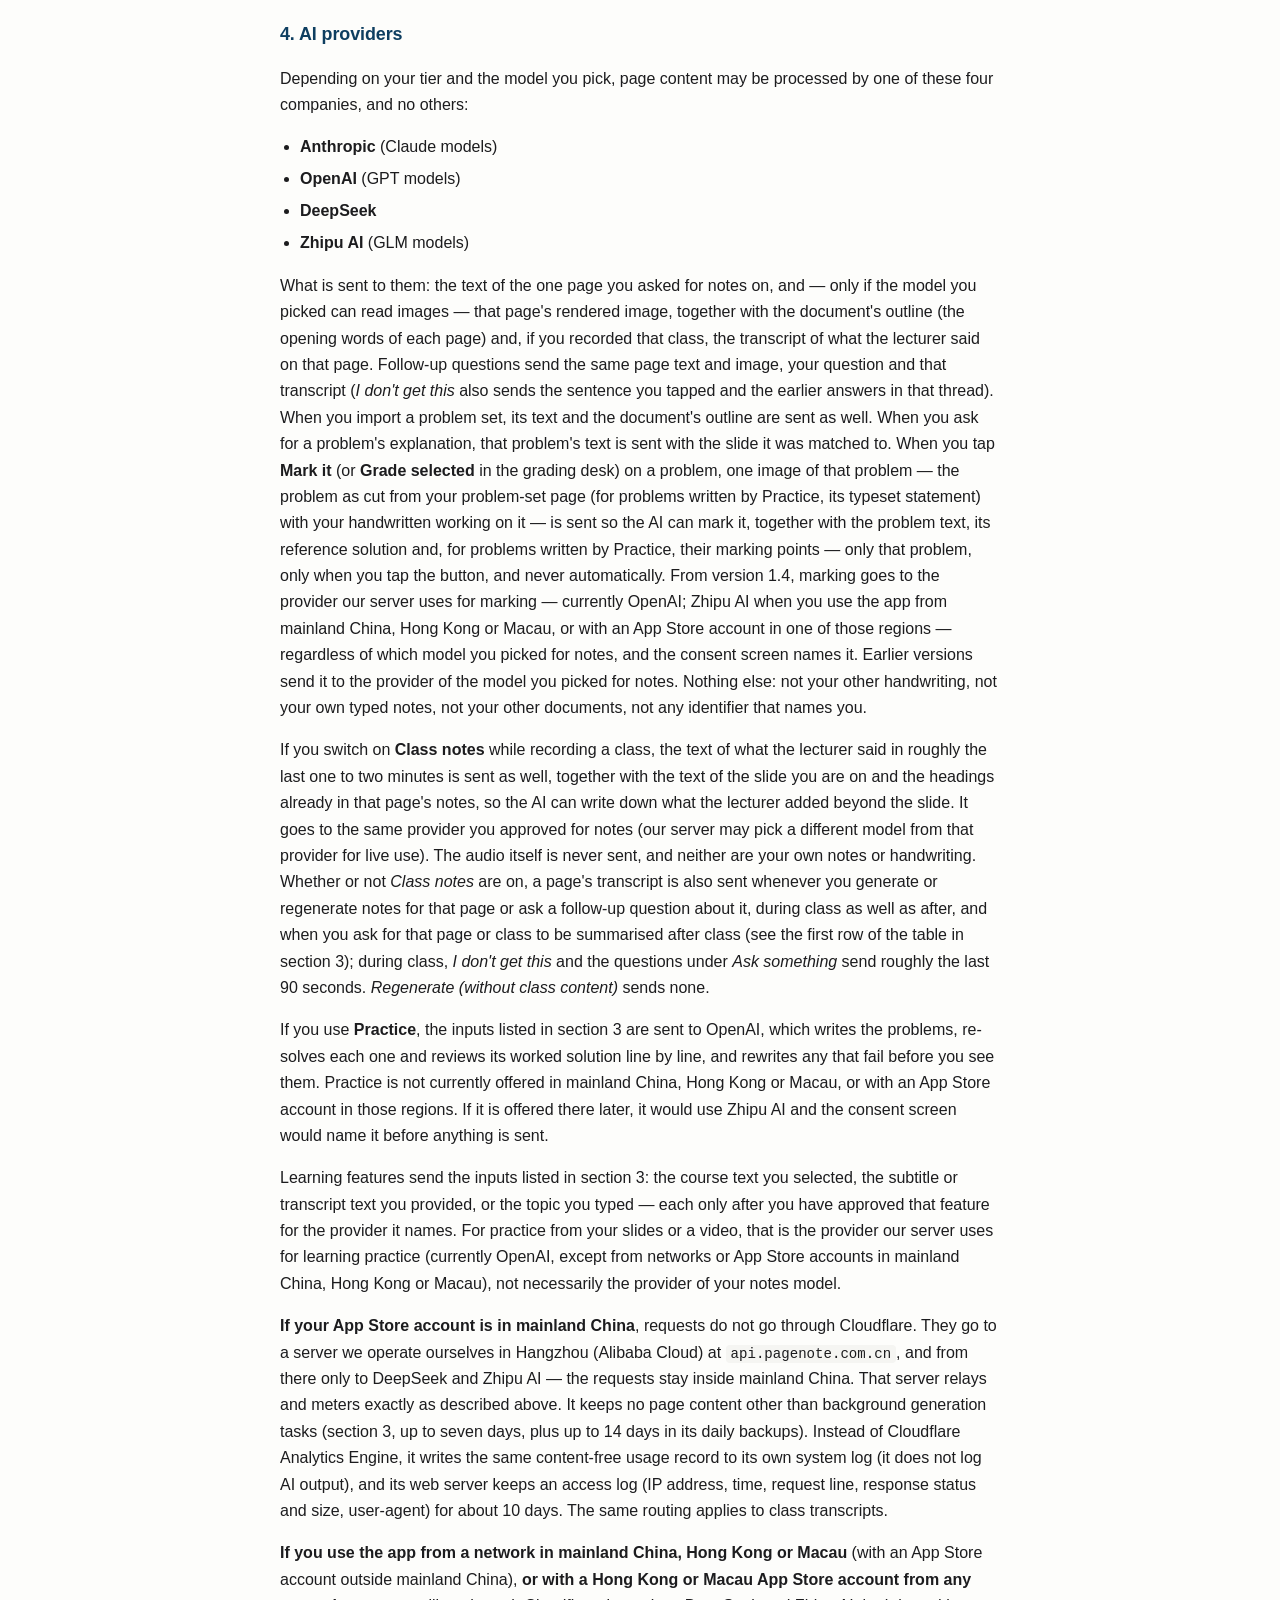
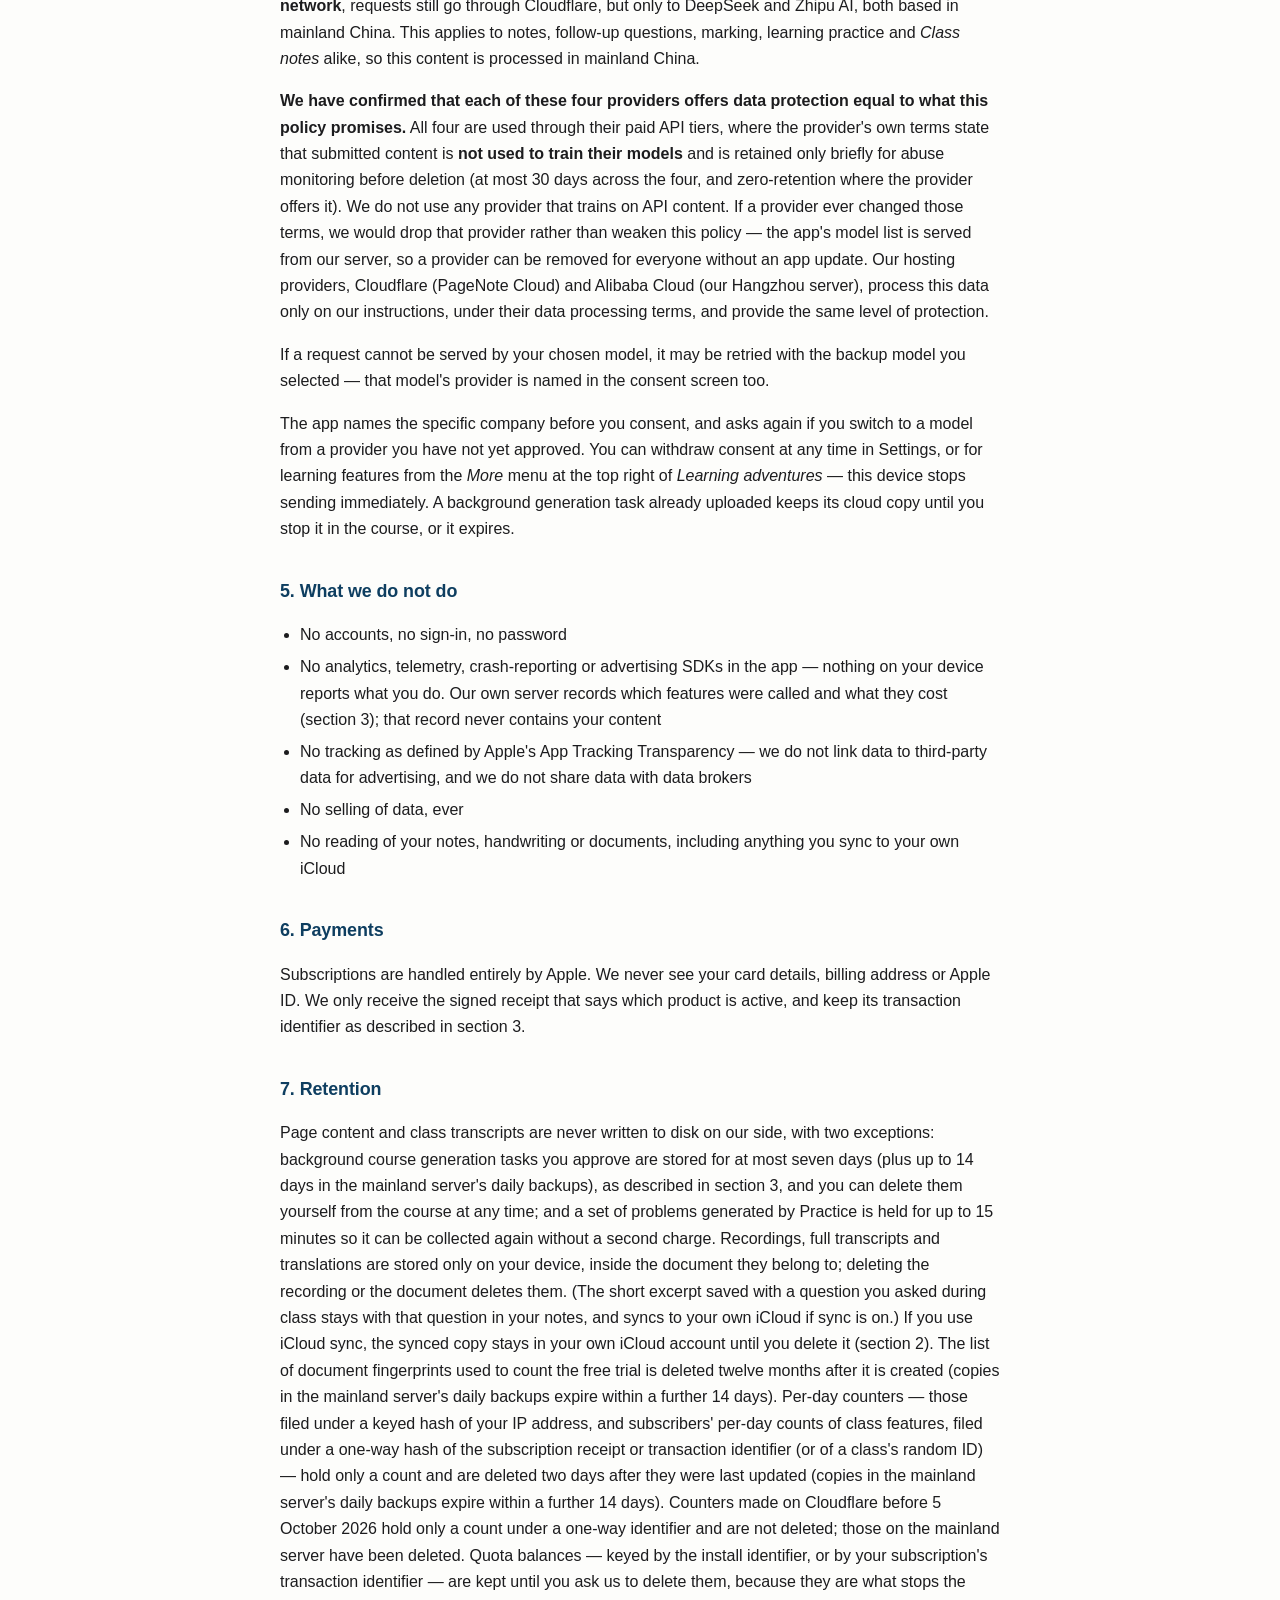
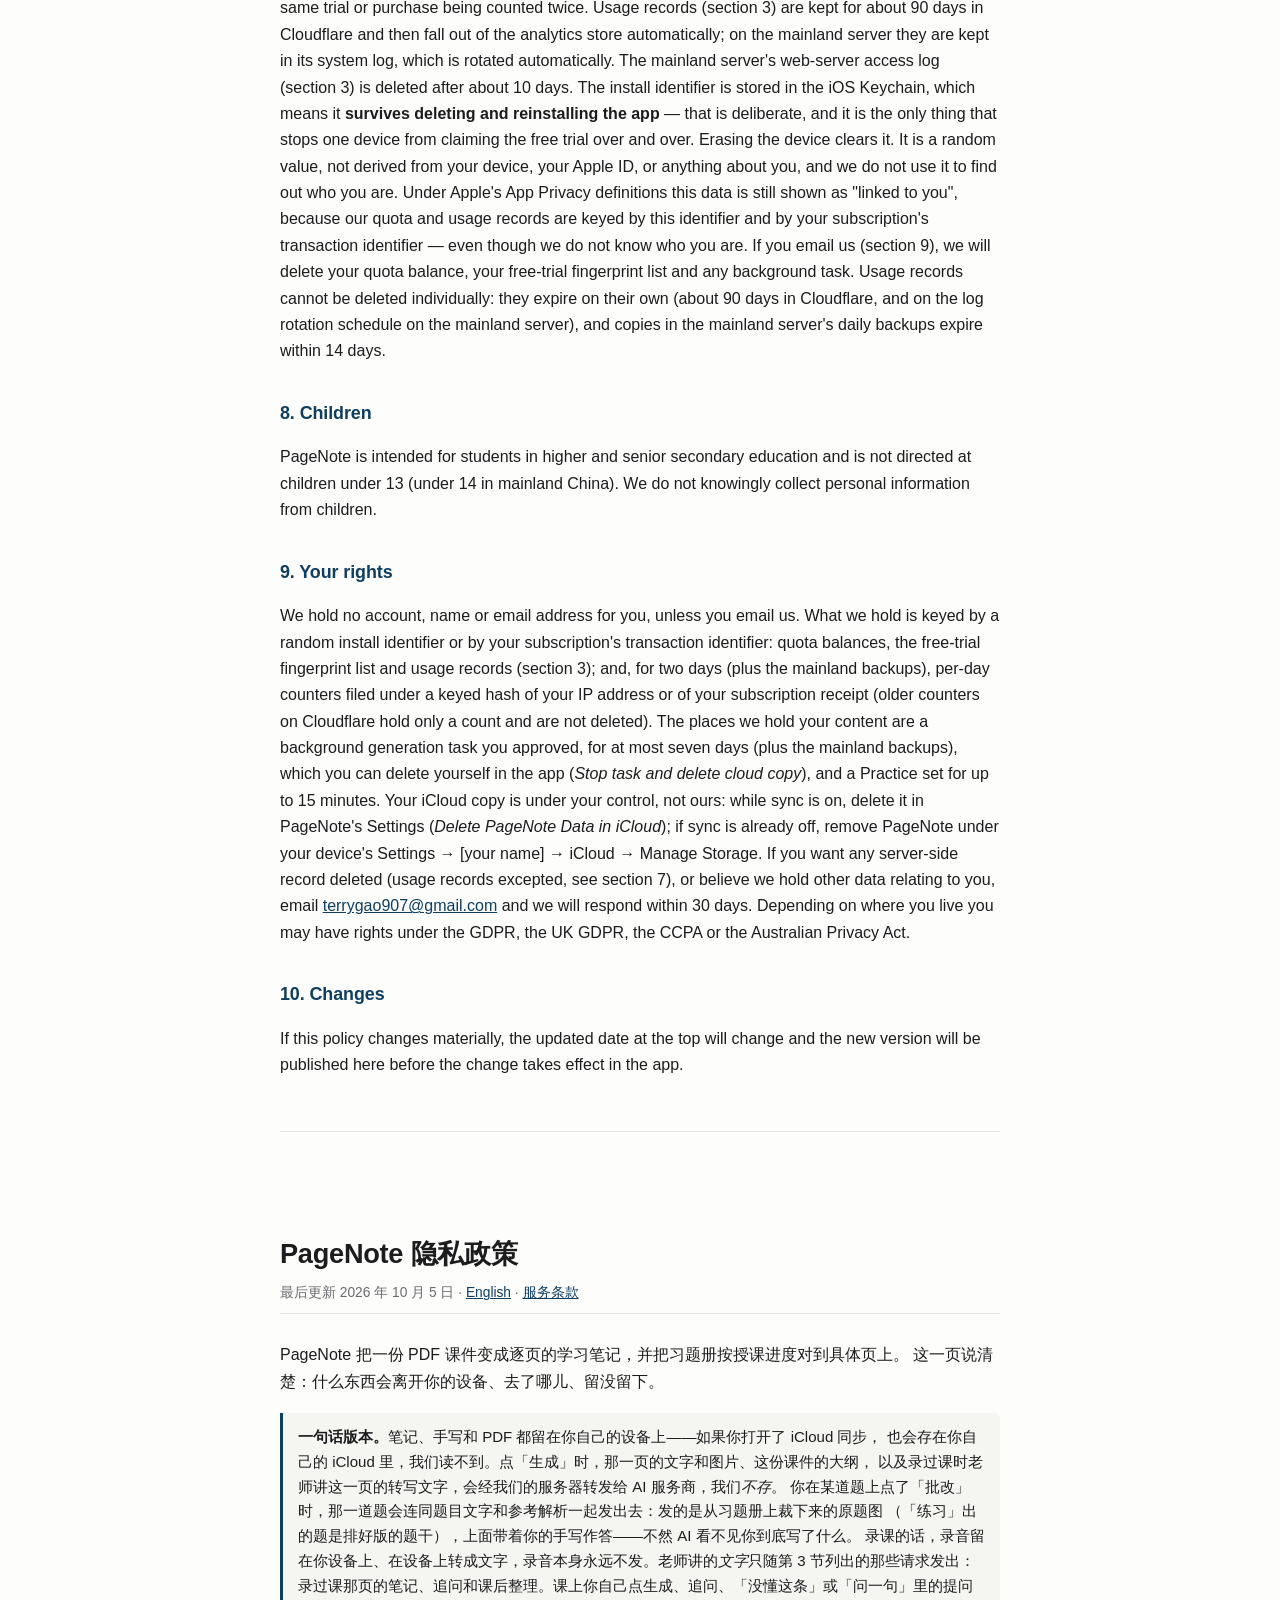
==== commit 9d755f8f: "隐私政策 10/05 版：照代码补齐实际外发的数据；App 两处说明跟着改 10/02 的草稿推之前让三路复核对着代码逐条核（两轮），改了这些写错或漏写的： - 课上你自己点的生成、追问、「没懂这条」" ====
--- a/privacy.html
+++ b/privacy.html
@@ -11,7 +11,7 @@
 
 <header>
   <h1>PageNote Privacy Policy</h1>
-  <p class="meta">Last updated 21 September 2026 · <a href="#zh">中文版</a> · <a href="terms.html">Terms of Service</a></p>
+  <p class="meta">Last updated 5 October 2026 · <a href="#zh">中文版</a> · <a href="terms.html">Terms of Service</a></p>
 </header>
 
 <p>PageNote turns a PDF of lecture slides into page-by-page study notes, and matches a problem
@@ -20,87 +20,219 @@
 
 <div class="note">
 <p><strong>The short version.</strong> Your notes, your handwriting and your PDFs stay on your
-device. When you ask for AI notes, that one page's text and image are relayed through our server
-to an AI provider and are <em>not</em> stored by us. Background course generation has a separate,
-opt-in temporary-storage process described below. For marking, if you tap
-<em>Mark it</em> on a problem you solved with Apple Pencil, that one problem's handwritten working
-is sent too, so the AI can see what you actually wrote. If you record a class, the audio stays on
-your device and is transcribed on the device; only if you switch on <em>class key points</em> is the
-<em>text</em> of what the lecturer just said relayed the same way — never the audio. We keep no account, run no analytics SDK
-in the app, show no ads, and do not track you across apps or websites. Learning features (practice
-built from your slides, a video transcript or a topic you type) send only the text you select, each
-behind its own consent, and are listed in section 3. Our server does keep a
-usage record of <em>which feature ran</em> — never what was in it (see section 3).</p>
+device — or, if you switch on iCloud sync, in your own iCloud account, which we cannot read.
+When you ask for AI notes, that page's text and image, the document's outline and, if you recorded
+that class, what the lecturer said on that page are relayed through our server to an AI provider and
+are <em>not</em> stored by us. For marking, if you tap <em>Mark it</em> (or <em>Grade selected</em> in the grading desk) on a problem you solved with
+Apple Pencil, that one problem is sent too — an image of it cut from your problem set (for problems
+written by Practice, its typeset statement) with your handwritten working on it — together with the
+problem text and its reference solution, so the AI can see what you actually wrote. If you record a
+class, the audio stays on your device and is transcribed on the device, and the audio is never sent.
+The <em>text</em> of what the lecturer said goes out only with the requests listed in section 3: notes,
+follow-up questions and summaries for a recorded page. Notes and questions you ask for during class
+send it too, including <em>I don't get this</em> and the questions under <em>Ask something</em>, which send roughly
+the last 90 seconds. Only <em>Class notes</em>, which run by themselves while you record, wait until you
+allow them to use the cloud.
+<em>Practice</em> (new problems written from the pages you pick) sends those pages' text and the
+exam points from the notes of your recorded classes, behind its own consent; the finished set is held on our server
+for up to 15 minutes so an interrupted request is not charged twice. Learning features (practice
+built from your slides, a video transcript or a topic you type) send only the text you choose to learn
+from — for <em>Turn materials into a learning path</em>, every readable page of that document — each
+behind its own consent, and background course generation has a separate, opt-in temporary-storage
+process — both are described in section 3. We keep no account, run no analytics SDK in the app,
+show no ads, and do not track you across apps or websites. Our server does keep a usage record of
+<em>which feature ran</em> — never what was in it (see section 3).</p>
 </div>
 
 <h2>1. Who we are</h2>
 <p>PageNote is published by an individual developer. Contact:
 <a href="mailto:terrygao907@gmail.com">terrygao907@gmail.com</a>.</p>
 
-<h2>2. What stays on your device</h2>
+<h2>2. What stays on your device (or in your own iCloud)</h2>
 <ul>
-  <li>The PDFs you import, and every page image rendered from them</li>
-  <li>All generated notes, your own typed notes, and Apple Pencil handwriting — except the
-  working for a single problem at the moment you ask us to mark it (see section 3)</li>
-  <li>Problem sets, your answers, and your mistake book</li>
+  <li>The PDFs you import, and every page image rendered from them — except the page image sent with
+  a notes, question or explanation request, and the one-problem cut-out sent when you mark it (see
+  section 3)</li>
+  <li>All generated notes, your own typed notes, and Apple Pencil handwriting — except what you
+  choose to send for a specific feature, such as the working for a single problem at the moment you
+  ask us to mark it (see section 3)</li>
+  <li>Problem sets, your answers, your mistake book, and your marking records (the image of each
+  marking) — except what is sent for a single problem when you ask for its explanation or mark it, and
+  the text of a problem set at the moment you import it, which is sent so it can be matched to your
+  slides (see section 3)</li>
   <li>Class recordings (the audio), their transcripts and translations, and the times at which you
-  turned each page while recording</li>
+  turned each page while recording — except the transcript excerpts sent with notes, follow-up
+  questions, class summaries and <em>Class notes</em>, as listed in section 3, and the short excerpt saved with each
+  question you ask during class, which syncs with your notes if iCloud sync is on (below)</li>
   <li>Any API key you enter yourself, which is held in the iOS Keychain</li>
 </ul>
-<p>None of this is uploaded, backed up to us, or readable by us. Deleting the app deletes it.</p>
+<p>None of this is uploaded to us, backed up to us, or readable by us. If you have not switched on
+iCloud sync, deleting the app deletes it. If you have, a copy stays in your own iCloud account until
+you delete it there (below).</p>
+
+<h3>iCloud sync (optional, beta)</h3>
+<p>iCloud sync is <strong>off by default</strong>. You can switch it on in Settings
+(<em>iCloud Sync (Beta)</em>) or from a one-time suggestion on the home screen. While it is on, the
+app stores the following in the private database of <strong>your own iCloud account</strong>, so it
+appears on your other iPads, iPhones and Macs signed in to the same Apple Account: your PDFs with
+their page text and outline; document titles (often the PDF's file name) and course names; generated notes and answers to your follow-up questions; your typed
+notes, text notes and image notes; Apple Pencil handwriting; problem sets and their problems,
+reference solutions, your results, review schedule and AI marking feedback; term-review progress; what was
+written from your recordings (<em>What the lecturer taught</em>, exam points and <em>Class notes</em>), and the short
+transcript excerpt (up to about the last 90 seconds) saved with each question you asked during class
+(but not the recordings or full transcripts); page display settings; your reading position; and a list of
+documents you deleted, so they are deleted on your other devices too.</p>
+<p>It does <strong>not</strong> upload class audio, full transcripts or translations, or the images in
+your marking records — those stay on the device that made them.</p>
+<p>This storage is provided by Apple under your Apple Account and Apple's terms. It does not pass
+through PageNote Cloud, and we as the developer cannot read it. Note and problem text is stored in
+CloudKit encrypted fields, which Apple encrypts on your device before upload. PDFs, page text,
+handwriting and images use Apple's standard iCloud data protection, and are end-to-end encrypted only
+if you turn on Advanced Data Protection for iCloud. For Apple Accounts in mainland China, iCloud is
+operated by Guizhou-Cloud Big Data (GCBD).</p>
+<p>Turning sync off or signing out of iCloud does not delete anything on your device.
+<strong>Deleting the app does not delete the iCloud copy.</strong> To delete it while sync is on,
+tap <em>Delete PageNote Data in iCloud</em> in PageNote's Settings (this deletes only the iCloud copy
+and turns sync off). If sync is already off, remove PageNote under your device's Settings → [your
+name] → iCloud → Manage Storage (switching sync back on just to delete would upload this device's
+copy again first). Items removed by sync are
+kept in a local "recently deleted" folder on that device for 30 days, then deleted.</p>
 
 <h2>3. What is sent, and where</h2>
 <h3>Background course generation</h3>
-<p>If you approve background generation, the selected readable course text, page numbers,
-learning concepts and generated practice are temporarily stored by PageNote so the task can
-continue while your app is closed. Your complete PDF file, recordings, handwriting and personal
+<p>If you approve background generation (this is how <em>Turn materials into a learning path</em> works:
+it takes every readable page of the document and splits it into chapters), the readable text of those
+pages, page numbers, the learning concepts the AI extracts from them automatically and the practice
+generated so far are temporarily stored by PageNote so the task can continue while your app is
+closed. Your complete PDF file, recordings, handwriting and personal
 notes are not uploaded by this feature. Each task is linked to your verified subscription identifier
 or an explicitly authorized test installation, so other users cannot retrieve it. We do not store
 your signed purchase receipt in the task. Content is deleted after a successful sync, when you
 stop the task and delete its cloud copy, or automatically within seven days of task creation.
 If you request deletion while a step is running, that step must finish before the task can be
 deleted. An expired task stops processing. Quota records remain separate and contain no course
-text. The selected AI provider receives the necessary text to generate the practice; its retention
-practices are described in the provider section below. Mainland and global services keep their
-queues separate. This storage is used to provide the feature, not for advertising or model training.</p>
+text. The AI provider named on the consent screen (see the Learning rows in the table below) receives the
+necessary text to generate the practice; its retention practices are described in the provider section
+below. Mainland and global services keep their
+queues separate. On our mainland server, the database that holds these tasks is backed up daily and
+each backup is kept for 14 days, so a deleted task's content can remain in a backup for up to 14 more
+days. This storage is used to provide the feature, not for advertising or model training.</p>
 
 <table>
 <tr><th>Data</th><th>When</th><th>Where it goes</th><th>Kept?</th></tr>
 <tr>
-  <td>The text and image of the page you are generating notes for</td>
-  <td>Only when you tap Generate, and only after you have given consent in the app</td>
+  <td>The text and image of the page you are generating notes for; the document's outline (the
+      opening words of each page, up to about 8,000 characters); a one-line summary of the previous
+      page; and, if you recorded that class, the transcript of what the lecturer said on that page (up
+      to about 6,000 characters). A follow-up question sends the page text and image, your question
+      and, if recorded, that transcript; <em>I don't get this</em> also sends the sentence you tapped or
+      selected, up to two earlier answers in that thread, and the key terms from your AI notes up to
+      that page (later layers in a thread do not resend the page image). Whether or not <em>Class notes</em> are on, notes and questions you ask for during class include what the lecturer has said
+      on that page so far; <em>I don't get this</em> and the questions under <em>Ask something</em> send roughly the
+      last 90 seconds, and those under <em>Ask something</em> also quote the last sentence or two</td>
+  <td>Only when you tap Generate or ask a question, and only after you have given consent in the app</td>
   <td>Relayed through PageNote Cloud to the AI provider for your tier</td>
   <td><strong>Not stored by us.</strong> Held only in memory for the length of the request</td>
 </tr>
 <tr>
-  <td>While you record a class with <em>class key points</em> switched on: the text transcript of
+  <td>When you tap <em>Mark it</em> (or <em>Grade selected</em> in the grading desk): one image of that problem — the
+      problem as cut from your problem-set PDF page (from its number down to the next problem, or to the
+      bottom of the page; for problems written by Practice, their typeset statement) with your handwritten
+      working on top — together with the problem text, its reference solution and, for problems written
+      by Practice, their marking points</td>
+  <td>Only when you tap Mark it or Grade selected, after a consent that names the marking provider</td>
+  <td>From version 1.4: relayed through PageNote Cloud to the provider our server uses for marking —
+      currently OpenAI; Zhipu AI when you use the app from mainland China, Hong Kong or Macau, or with an App Store account in one of those regions — regardless of which model you picked for notes. Earlier
+      versions send it to the provider of the model you picked for notes</td>
+  <td><strong>Not stored by us.</strong> The image stays on the device you marked on; the AI's
+      feedback is saved with the problem in that document (and, if iCloud sync is on, in your own
+      iCloud)</td>
+</tr>
+<tr>
+  <td>When you tap <em>Explain this</em> on a problem (or <em>Give me a hint</em> / <em>Rewrite it</em> on the
+      solving page): that problem's number and text, plus the text of the slide it was matched to (the
+      first slide if it was not matched) and, if the model you picked can read images, that slide's
+      image. Not your handwriting or your answers</td>
+  <td>Only when you tap it, after the same consent as notes</td>
+  <td>Relayed through PageNote Cloud to the AI provider for your tier</td>
+  <td><strong>Not stored by us.</strong> Held only in memory for the length of the request; the
+      explanation is saved with the problem in that document</td>
+</tr>
+<tr>
+  <td>When you import a problem set: its text and the document's outline (the opening words of each
+      page), so each problem can be matched to the right slide</td>
+  <td>Only when you import a problem set, and only after you have given consent in the app</td>
+  <td>Relayed through PageNote Cloud to the AI provider for your tier</td>
+  <td><strong>Not stored by us.</strong> Held only in memory for the length of the request</td>
+</tr>
+<tr>
+  <td>While you record a class with <em>Class notes</em> switched on: the text transcript of
       roughly the last one to two minutes of what the lecturer said, the text of the slide you are on,
       the headings already in that page's notes, and a short running summary of the class that the AI
-      itself wrote in the previous round. <strong>Never the audio.</strong> After class, a page's
-      transcript text is sent again only when you ask for that page or that class to be summarised,
-      or ask for a page to be regenerated with what the lecturer said</td>
-  <td>Class key points are off until you switch them on, and the switch names the AI provider.
-      Recording, captions and translation work without them and send nothing</td>
+      itself wrote in the previous round. <strong>Never the audio.</strong> Whether or not <em>Class notes</em> are on, a page's transcript is also sent whenever you generate or regenerate notes for that
+      page or ask a follow-up question about it, during class as well as after, and when you ask for that
+      page or class to be summarised after class (see the first row). During class, <em>I don't get
+      this</em> and the questions under <em>Ask something</em> send what the lecturer said in roughly the last
+      90 seconds, and those under <em>Ask something</em> also quote the last sentence or two. <em>Regenerate (without class content)</em>
+      sends none</td>
+  <td><em>Class notes</em> send nothing until you tap <em>Turn on</em> in the prompt that asks to use the
+      cloud for them (on iPads that can run them on the device, they run there first and send
+      nothing). They go to the same AI provider you approved for notes, which is named on that
+      consent screen. Recording, captions and translation work without them and send nothing. This
+      setting covers <em>Class notes</em> only; it does not affect the requests you make yourself, described
+      in this row and the first row</td>
   <td>Relayed through PageNote Cloud to the AI provider for your tier, exactly like note requests</td>
   <td><strong>Not stored by us.</strong> Held only in memory for the length of the request. The
       recording and its transcript stay on your device</td>
 </tr>
 <tr>
+  <td><em>Practice · new problems from your slides:</em> the document's title (often the PDF's file
+      name); the readable text of the pages you pick (up to eight); the exam points the lecturer
+      mentioned on those pages, as already written in the notes from your recorded classes (text only); the key terms from
+      those pages' notes; and, when you generate another set, the problems already generated for this
+      document, so they are not repeated. Not page images, recordings, transcripts, handwriting or
+      your own notes</td>
+  <td>Only when you tap Generate in Practice, after a separate consent that names the provider.
+      Subscribers only — not available during the free trial. Not currently offered in mainland
+      China, Hong Kong or Macau, or with an App Store account in one of those regions</td>
+  <td>Relayed through PageNote Cloud to the provider named in that consent — currently OpenAI — which
+      writes the problems and then checks each one: it solves the problem again without seeing the
+      worked solution, reviews the worked solution and marking points line by line, compares the two
+      answers, and rewrites any problem that fails (for which the inputs in this row are sent again) or
+      drops it. The checks see the problem, the worked solution and marking points it wrote and the key
+      terms, plus the text of that one page for "explain why" and proof problems</td>
+  <td><strong>Yes, briefly:</strong> the finished set (problems, worked solutions and marking points,
+      which may quote the exam points) is held for up to 15 minutes, keyed by a hash of your install
+      identifier and a one-time request ID, so that if the app is closed mid-way it can collect the same
+      set without being charged again. The course text you sent is not stored</td>
+</tr>
+<tr>
   <td><em>Learning · practice from your course material:</em> the readable text of the pages you
       select (up to eight pages per batch), their page numbers, the subject and the concepts you
       confirmed. Not the PDF file, not your handwriting or notes</td>
-  <td>Only when you tap Generate in Learning, after a separate consent that names the provider</td>
-  <td>Relayed through PageNote Cloud to the AI provider you picked</td>
+  <td>Only when you tap <em>Preview concepts</em> or <em>Confirm and create route</em> in
+      <em>Learning adventures</em>, after a separate consent that
+      names the provider</td>
+  <td>Relayed through PageNote Cloud to the provider our server uses for learning practice —
+      currently OpenAI, regardless of which model you picked for notes; when you use the app from
+      mainland China, Hong Kong or Macau, or with an App Store account in one of those regions, the provider of the
+      model you picked for notes (DeepSeek or Zhipu AI). The consent screen names it. Earlier versions of
+      the app send it to the provider of the model you picked for notes</td>
   <td><strong>Not stored by us</strong> when generated in the foreground. If you choose
       <em>background generation</em>, see the row below</td>
 </tr>
 <tr>
   <td><em>Learning · practice from a video:</em> the subtitle or transcript text you paste or import,
-      segment numbers, the subject and the concepts you confirmed. Not the video link or file. If you
-      tap <em>fetch public captions</em>, your device downloads them directly from that course's
+      segment numbers and their start and end times (when the subtitles include them), the subject and
+      the concepts you confirmed. Not the video link or file. If you
+      tap <em>Load public course captions</em>, your device downloads them directly from that course's
       website (currently CS50) without going through us</td>
-  <td>Only when you tap Generate, after a separate consent</td>
-  <td>Relayed through PageNote Cloud to the AI provider you picked</td>
+  <td>Only when you tap <em>Preview concepts</em> or <em>Confirm and create route</em>, after a separate consent</td>
+  <td>Relayed through PageNote Cloud to the provider our server uses for learning practice —
+      currently OpenAI, regardless of which model you picked for notes; when you use the app from
+      mainland China, Hong Kong or Macau, or with an App Store account in one of those regions, the provider of the
+      model you picked for notes (DeepSeek or Zhipu AI). The consent screen names it. Earlier versions of
+      the app send it to the provider of the model you picked for notes</td>
   <td><strong>Not stored by us</strong></td>
 </tr>
 <tr>
@@ -111,50 +243,72 @@
   <td><strong>Not stored by us</strong></td>
 </tr>
 <tr>
-  <td><em>Learning · background generation:</em> the selected course text, page numbers, concepts
-      and the practice generated from them (details above this table)</td>
+  <td><em>Learning · background generation:</em> the course text (for <em>Turn materials into a learning
+      path</em>, every readable page of the document), page numbers, the concepts extracted from it and
+      the practice generated from them (details above this table)</td>
   <td>Only after you approve background generation for that provider</td>
-  <td>PageNote Cloud (Cloudflare, or our Hangzhou server for mainland accounts), then to the AI
-      provider step by step</td>
+  <td>PageNote Cloud (Cloudflare, or our Hangzhou server for mainland accounts), then step by step to
+      the provider named on the consent screen (see the course-material row)</td>
   <td><strong>Yes, temporarily:</strong> keyed by your subscription's transaction identifier (or the
-      install identifier on a test installation), deleted after a successful sync, when you stop the
-      task, or at most seven days after creation</td>
+      install identifier on a test installation), and also recording the install identifier of the
+      device that created the task; deleted after a successful sync, when you stop the
+      task, or at most seven days after creation (plus up to 14 days in the mainland server's daily
+      backups)</td>
 </tr>
 <tr>
   <td>A random install identifier (a UUID generated on your device)</td>
   <td>With every request to PageNote Cloud</td>
   <td>PageNote Cloud</td>
-  <td>Yes — it is how free-trial usage is counted. Not linked to your name, email or Apple ID</td>
-</tr>
-<tr>
-  <td>A usage record: which feature you used, which AI model ran, how much quota it cost,
-      whether it succeeded, how long it took, and the Cloudflare data centre that served it —
-      keyed by a shortened hash of the install identifier</td>
+  <td>Yes — it is how free-trial usage is counted and how quota is matched to this installation. Not
+      linked to your name, email or Apple ID (Apple's privacy label still lists this data as "linked
+      to you"; see section 7)</td>
+</tr>
+<tr>
+  <td>A usage record: which feature you used, which AI model ran, your plan tier, how much quota it
+      cost, whether it succeeded (and the error code if not), how long it took, how many tokens the
+      model produced, whether it had to be retried, and a fixed code for the step and its check result
+      for learning practice and Practice (for Practice, how many problems were requested, delivered and
+      rewritten — counts only, never content) — keyed by a shortened hash of the install identifier.
+      Records made before 2 October 2026 also note the Cloudflare data centre that handled the request
+      (roughly the city or region it came from); they expire on the same schedule, by early January
+      2027</td>
   <td>With every request to PageNote Cloud</td>
-  <td>PageNote Cloud (Cloudflare Analytics Engine)</td>
-  <td>Yes, for about 90 days. <strong>It contains no page text, no exercise questions and no
-      note content</strong> — only which feature ran and what it cost us. We use it to see
-      whether the subscription price covers the AI costs</td>
+  <td>PageNote Cloud (Cloudflare Analytics Engine; on our mainland server, its system log)</td>
+  <td>Yes, for about 90 days in Cloudflare. <strong>It contains no page text, no exercise questions
+      and no note content</strong> — only which feature ran and what it cost us. We use it to see
+      whether the subscription price covers the AI costs and whether a provider is failing</td>
 </tr>
 <tr>
   <td>A fingerprint (hash) of the document</td>
-  <td>With note requests</td>
+  <td>With note, question, explanation, marking and class-summary requests, and with <em>Class notes</em></td>
   <td>PageNote Cloud</td>
   <td>Yes — so that regenerating a page in the same document does not consume trial quota twice.
       It is a hash, and the document cannot be reconstructed from it</td>
 </tr>
 <tr>
   <td>Your App Store subscription receipt</td>
-  <td>When you generate notes as a subscriber</td>
+  <td>When you use AI features as a subscriber</td>
   <td>PageNote Cloud, verified against Apple's public keys</td>
-  <td>Transaction identifiers only, to stop the same purchase being credited twice</td>
+  <td>The receipt itself is not kept. Its transaction identifier is kept as the key of your
+      subscription's quota balance (with the install identifiers that used it), to stop the same
+      purchase being credited twice</td>
 </tr>
 <tr>
   <td>Your IP address</td>
   <td>Every network request, as with any website</td>
-  <td>PageNote Cloud (Cloudflare)</td>
-  <td>Used for a per-day request counter on the free path, to stop abuse. The counter expires
-      automatically and is not used to profile you</td>
+  <td>PageNote Cloud (Cloudflare, or our Hangzhou server for mainland China accounts)</td>
+  <td>Used for a per-day request counter on the free path, to stop abuse, and to tell whether a
+      request comes from mainland China, Hong Kong or Macau so it is routed correctly. The counter is
+      filed under a keyed hash of your IP address, never the address itself, is not used to profile
+      you, and is deleted two days after it was last updated (on our mainland server, copies in its daily
+      backups expire within a further 14 days). (Until 5 October 2026 counters were filed
+      under the address itself and not deleted; those on our mainland server have been deleted, and
+      copies in its daily backups expire within 14 days. Older counters on Cloudflare hold only a count
+      under a one-way identifier, not the address, and are not deleted.) Our mainland server's web-server access
+      log also records the IP address, time, request line (method and path), response status and size,
+      the app's user-agent string (app build number and iOS version), and the referrer and
+      forwarded-for headers (the app sends neither) of each request, and is deleted after about 10
+      days</td>
 </tr>
 </table>
 
@@ -166,8 +320,9 @@
 <h3>What runs on the device</h3>
 <p>Speech recognition and translation of a class recording always run on the device, using iOS
 system frameworks; the audio is not sent to us or to any AI provider. On iPads where Apple's
-on-device model is available, class key points and after-class summaries may be produced entirely
-on the device as well, in which case nothing leaves it for those features.</p>
+on-device model is available, <em>Class notes</em> and after-class summaries may be produced entirely
+on the device as well, in which case nothing leaves it for those features. Mind maps and the images
+in your marking records are built and kept on the device.</p>
 
 <h2>4. AI providers</h2>
 <p>Depending on your tier and the model you pick, page content may be processed by one of
@@ -179,26 +334,57 @@
   <li><strong>Zhipu AI</strong> (GLM models)</li>
 </ul>
 <p>What is sent to them: the text of the one page you asked for notes on, and — only if the model
-you picked can read images — that page's rendered image. When you import a problem set, its text
-is sent as well. When you tap <strong>Mark it</strong> on a problem, an image of that one problem's
-handwritten working is sent so the AI can mark it — only that problem, only when you tap the button,
-and never automatically. Nothing else: not your other handwriting, not your own typed notes,
-not your other documents, not any identifier that names you.</p>
-<p>If you switch on <strong>class key points</strong> while recording a class, the text of what the
+you picked can read images — that page's rendered image, together with the document's outline (the
+opening words of each page) and, if you recorded that class, the transcript of what the lecturer said
+on that page. Follow-up questions send the same page text and image, your question and that transcript
+(<em>I don't get this</em> also sends the sentence you tapped and the earlier answers in that thread).
+When you import a problem set, its text and the document's outline are sent as well. When you ask for a
+problem's explanation, that problem's text is sent with the slide it was matched to. When you tap
+<strong>Mark it</strong> (or <strong>Grade selected</strong> in the grading desk) on a problem, one image of that problem
+— the problem as cut from your problem-set page (for problems written by Practice, its typeset
+statement) with your handwritten working on it — is sent so the AI can mark it, together with the
+problem text, its reference solution and, for problems written by Practice, their marking points —
+only that problem, only when you tap the button, and never automatically. From version 1.4, marking
+goes to the provider our server uses for marking — currently OpenAI; Zhipu AI when you use the app
+from mainland China, Hong Kong or Macau, or with an App Store account in one of those regions — regardless of
+which model you picked for notes, and the consent screen names it. Earlier versions send it to the
+provider of the model you picked for notes. Nothing else: not your other
+handwriting, not your own typed notes, not your other documents, not any identifier that names
+you.</p>
+<p>If you switch on <strong>Class notes</strong> while recording a class, the text of what the
 lecturer said in roughly the last one to two minutes is sent as well, together with the text of the
 slide you are on and the headings already in that page's notes, so the AI can write down what the
-lecturer added beyond the slide. The audio itself is never sent, and neither are your own notes or
-handwriting. The same text is sent after class only when you ask for a summary of that page or that
-class.</p>
+lecturer added beyond the slide. It goes to the same provider you approved for notes (our server may
+pick a different model from that provider for live use). The audio itself is never sent, and neither
+are your own notes or handwriting. Whether or not <em>Class notes</em> are on, a page's transcript is also
+sent whenever you generate or regenerate notes for that page or ask a follow-up question about it,
+during class as well as after, and when you ask for that page or class to be summarised after class
+(see the first row of the table in section 3); during class, <em>I don't get this</em> and the questions under <em>Ask
+something</em> send roughly the last 90 seconds. <em>Regenerate (without class content)</em> sends
+none.</p>
+<p>If you use <strong>Practice</strong>, the inputs listed in section 3 are sent to OpenAI, which
+writes the problems, re-solves each one and reviews its worked solution line by line, and rewrites
+any that fail before you see them. Practice is not currently offered in
+mainland China, Hong Kong or Macau, or with an App Store account in those regions. If it is offered there later, it would use Zhipu AI and the
+consent screen would name it before anything is sent.</p>
 <p>Learning features send the inputs listed in section 3: the course text you selected, the subtitle
 or transcript text you provided, or the topic you typed — each only after you have approved that
-feature for the provider it names.</p>
+feature for the provider it names. For practice from your slides or a video, that is the provider our
+server uses for learning practice (currently OpenAI, except from networks or App Store accounts in mainland China, Hong Kong or Macau), not
+necessarily the provider of your notes model.</p>
 <p><strong>If your App Store account is in mainland China</strong>, requests do not go through
 Cloudflare. They go to a server we operate ourselves in Hangzhou (Alibaba Cloud) at
 <code>api.pagenote.com.cn</code>, and from there only to DeepSeek and Zhipu AI — the requests
-stay inside mainland China. That server relays and meters exactly as described above; it keeps
-no page content other than background generation tasks (section 3, up to seven days), and it
-writes no usage-analytics record. The same routing applies to class transcripts.</p>
+stay inside mainland China. That server relays and meters exactly as described above. It keeps
+no page content other than background generation tasks (section 3, up to seven days, plus up to 14
+days in its daily backups). Instead of Cloudflare Analytics Engine, it writes the same content-free
+usage record to its own system log (it does not log AI output), and its web server keeps an access log
+(IP address, time, request line, response status and size, user-agent) for about 10 days. The same routing applies to class transcripts.</p>
+<p><strong>If you use the app from a network in mainland China, Hong Kong or Macau</strong> (with
+an App Store account outside mainland China), <strong>or with a Hong Kong or Macau App Store account from
+any network</strong>, requests still go through Cloudflare, but only to
+DeepSeek and Zhipu AI, both based in mainland China. This applies to notes, follow-up questions,
+marking, learning practice and <em>Class notes</em> alike, so this content is processed in mainland China.</p>
 <p><strong>We have confirmed that each of these four providers offers data protection equal to
 what this policy promises.</strong> All four are used through their paid API tiers, where the
 provider's own terms state that submitted content is <strong>not used to train their models</strong>
@@ -206,13 +392,15 @@
 and zero-retention where the provider offers it). We do not use any provider that trains on API
 content. If a provider ever changed those terms, we would drop that provider rather than
 weaken this policy — the app's model list is served from our server, so a provider can be
-removed for everyone without an app update.</p>
+removed for everyone without an app update. Our hosting providers, Cloudflare (PageNote Cloud) and
+Alibaba Cloud (our Hangzhou server), process this data only on our instructions, under their data
+processing terms, and provide the same level of protection.</p>
 <p>If a request cannot be served by your chosen model, it may be
 retried with the backup model you selected — that model's provider is named in the consent
 screen too.</p>
 <p>The app names the specific company before you consent, and asks again if you switch to a
 model from a provider you have not yet approved. You can withdraw consent at any time in
-Settings, or for learning features from the <em>More</em> menu at the top right of Learning —
+Settings, or for learning features from the <em>More</em> menu at the top right of <em>Learning adventures</em> —
 this device stops sending immediately. A background generation task already uploaded keeps its
 cloud copy until you stop it in the course, or it expires.</p>
 
@@ -225,40 +413,67 @@
   <li>No tracking as defined by Apple's App Tracking Transparency — we do not link data to
       third-party data for advertising, and we do not share data with data brokers</li>
   <li>No selling of data, ever</li>
-  <li>No reading of your notes, handwriting or documents</li>
+  <li>No reading of your notes, handwriting or documents, including anything you sync to your own
+      iCloud</li>
 </ul>
 
 <h2>6. Payments</h2>
 <p>Subscriptions are handled entirely by Apple. We never see your card details,
 billing address or Apple ID. We only receive the signed receipt that says which product is
-active.</p>
+active, and keep its transaction identifier as described in section 3.</p>
 
 <h2>7. Retention</h2>
-<p>Page content and class transcripts are never written to disk on our side, with one exception:
-background course generation tasks you approve are stored for at most seven days, as described in
-section 3, and you can delete them yourself from the course at any time. Recordings, transcripts
-and translations are stored only on your device, inside the document they belong to; deleting the
-recording or the document deletes them. Quota records tied to an install
-identifier expire within twelve months. Usage records (section 3) are kept for about 90 days
-and then fall out of the analytics store automatically. The install identifier is stored in the iOS Keychain, which means it
-<strong>survives deleting and reinstalling the app</strong> — that is deliberate, and it is the
-only thing that stops one device from claiming the free trial over and over. Erasing the device
-clears it. It is a random value, not derived from your device, your Apple ID, or anything about
-you, and we cannot use it to identify you. If you want the server-side records tied to it deleted,
-email us (section 9) and we will delete them.</p>
+<p>Page content and class transcripts are never written to disk on our side, with two exceptions:
+background course generation tasks you approve are stored for at most seven days (plus up to 14 days
+in the mainland server's daily backups), as described in section 3, and you can delete them yourself
+from the course at any time; and a set of problems generated by Practice is held for up to 15 minutes
+so it can be collected again without a second charge. Recordings, full transcripts and translations
+are stored only on your device, inside the document they belong to; deleting the recording or the
+document deletes them. (The short excerpt saved with a question you asked during class stays with that
+question in your notes, and syncs to your own iCloud if sync is on.) If you use iCloud sync, the synced copy stays in your own iCloud account until
+you delete it (section 2). The list of document fingerprints used to count the free trial is deleted
+twelve months after it is created (copies in the mainland server's daily backups expire within a further
+14 days). Per-day counters — those filed under a keyed hash of your IP address, and subscribers' per-day
+counts of class features, filed under a one-way hash of the subscription receipt or transaction
+identifier (or of a class's random ID) — hold only a count and are deleted two days after they were last
+updated (copies in the mainland server's daily backups expire within a further 14 days). Counters made on
+Cloudflare before 5 October 2026 hold only a count under a one-way identifier and are not deleted; those
+on the mainland server have been deleted. Quota balances — keyed by the install identifier, or by your subscription's
+transaction identifier — are kept until you ask us to delete them, because they are what stops the
+same trial or purchase being counted twice. Usage records (section 3) are kept for about 90 days
+in Cloudflare and then fall out of the analytics store automatically; on the mainland server they
+are kept in its system log, which is rotated automatically. The mainland server's web-server access
+log (section 3) is deleted after about 10 days. The install identifier is stored in the
+iOS Keychain, which means it <strong>survives deleting and reinstalling the app</strong> — that is
+deliberate, and it is the only thing that stops one device from claiming the free trial over and
+over. Erasing the device clears it. It is a random value, not derived from your device, your Apple
+ID, or anything about you, and we do not use it to find out who you are. Under Apple's App Privacy
+definitions this data is still shown as "linked to you", because our quota and usage records are
+keyed by this identifier and by your subscription's transaction identifier — even though we do not
+know who you are. If you email us (section 9), we will delete your quota balance, your free-trial
+fingerprint list and any background task. Usage records cannot be deleted individually: they expire
+on their own (about 90 days in Cloudflare, and on the log rotation schedule on the mainland server),
+and copies in the mainland server's daily backups expire within 14 days.</p>
 
 <h2>8. Children</h2>
 <p>PageNote is intended for students in higher and senior secondary education and is not
-directed at children under 13. We do not knowingly collect personal information from children.</p>
+directed at children under 13 (under 14 in mainland China). We do not knowingly collect personal information from children.</p>
 
 <h2>9. Your rights</h2>
-<p>Because we hold no account and no personal identifiers, there is normally nothing personal to
-export or erase. The one place we hold your content is a background generation task you approved,
-for at most seven days; you can delete it yourself in the app (<em>Stop task and delete cloud
-copy</em>). If you believe we hold other data relating to you, email
-<a href="mailto:terrygao907@gmail.com">terrygao907@gmail.com</a> and we will respond within 30
-days. Depending on where you live you may have rights under the GDPR, the UK GDPR, the CCPA or
-the Australian Privacy Act.</p>
+<p>We hold no account, name or email address for you, unless you email us. What we hold is keyed by
+a random install identifier or by your subscription's transaction identifier: quota balances, the
+free-trial fingerprint list and usage records (section 3); and, for two days (plus the mainland backups),
+per-day counters filed under a keyed hash of your IP address or of your subscription receipt (older
+counters on Cloudflare hold only a count and are not deleted). The
+places we hold your content are a background generation task you approved, for at most seven days
+(plus the mainland backups), which you can delete yourself in the app (<em>Stop task and delete cloud
+copy</em>), and a Practice set for up to 15 minutes. Your iCloud copy is under your control, not
+ours: while sync is on, delete it in PageNote's Settings (<em>Delete PageNote Data in iCloud</em>);
+if sync is already off, remove PageNote under your device's Settings → [your name] → iCloud → Manage
+Storage. If you want any server-side record deleted (usage records excepted, see section 7), or believe we hold other data relating
+to you, email <a href="mailto:terrygao907@gmail.com">terrygao907@gmail.com</a> and we will respond
+within 30 days. Depending on where you live you may have rights under the GDPR, the UK GDPR, the CCPA
+or the Australian Privacy Act.</p>
 
 <h2>10. Changes</h2>
 <p>If this policy changes materially, the updated date at the top will change and the new version
@@ -268,20 +483,25 @@
 
 <header id="zh">
   <h1>PageNote 隐私政策</h1>
-  <p class="meta">最后更新 2026 年 9 月 21 日 · <a href="#">English</a> · <a href="terms.html">服务条款</a></p>
+  <p class="meta">最后更新 2026 年 10 月 5 日 · <a href="#">English</a> · <a href="terms.html">服务条款</a></p>
 </header>
 
 <p>PageNote 把一份 PDF 课件变成逐页的学习笔记，并把习题册按授课进度对到具体页上。
 这一页说清楚：什么东西会离开你的设备、去了哪儿、留没留下。</p>
 
 <div class="note">
-<p><strong>一句话版本。</strong>笔记、手写和 PDF 都留在你自己的设备上。点「生成」时，
-只有那一页的文字和图片会经我们的服务器转发给 AI 服务商，我们<em>不存</em>。
-后台课件生成另有需要主动同意的临时存储流程，见下文。你在某道题上点了「批改」时，那一道题的手写作答会一起发出去——
-不然 AI 看不见你到底写了什么。
-录课的话，录音留在你设备上、在设备上转成文字；只有你打开「课堂要点」，老师刚说的那段<em>文字</em>
-才会同样经我们转发——录音本身永远不发。
-学习功能（用你的课件、视频字幕或你输入的主题出练习）只发你选中的那些文字，每一项单独征求同意，见第 3 节。
+<p><strong>一句话版本。</strong>笔记、手写和 PDF 都留在你自己的设备上——如果你打开了 iCloud 同步，
+也会存在你自己的 iCloud 里，我们读不到。点「生成」时，那一页的文字和图片、这份课件的大纲，
+以及录过课时老师讲这一页的转写文字，会经我们的服务器转发给 AI 服务商，我们<em>不存</em>。
+你在某道题上点了「批改」时，那一道题会连同题目文字和参考解析一起发出去：发的是从习题册上裁下来的原题图
+（「练习」出的题是排好版的题干），上面带着你的手写作答——不然 AI 看不见你到底写了什么。
+录课的话，录音留在你设备上、在设备上转成文字，录音本身永远不发。老师讲的<em>文字</em>只随第 3 节列出的那些请求发出：
+录过课那页的笔记、追问和课后整理。课上你自己点生成、追问、「没懂这条」或「问一句」里的提问时也会带上，后两种带的是最近约 90 秒；
+只有自己定时跑的「课堂要点」要你先同意联网才会发。
+「练习」（按你选的几页出新题）会发这几页的课件文字和课堂笔记里记下的考点，要单独同意；
+出好的那组题在我们服务器上最多留 15 分钟，免得中途断了要重复扣费。
+学习功能（用你的课件、视频字幕或你输入的主题出练习）只发你选来出题的那些文字——「课件变闯关」是这份课件的全部可读页——每一项单独征求同意；
+后台课件生成另有需要主动同意的临时存储流程——都在第 3 节。
 没有账号，App 里不接任何分析 SDK，没有广告，不跨 App 或网站追踪你。
 我们的服务器会记「哪个功能被调用了」，但<em>不记里面是什么</em>（见第 3 节）。</p>
 </div>
@@ -290,57 +510,121 @@
 <p>PageNote 由个人开发者发布。联系方式：
 <a href="mailto:terrygao907@gmail.com">terrygao907@gmail.com</a>。</p>
 
-<h2>2. 只留在你设备上的</h2>
+<h2>2. 只留在你设备上（或你自己 iCloud 里）的</h2>
 <ul>
-  <li>你导入的 PDF，以及由它渲染出的每一页图片</li>
-  <li>全部生成的笔记、你自己敲的笔记、Apple Pencil 手写——只有你点「批改」的那一道题的
-  手写作答例外（见第 3 节）</li>
-  <li>习题册、你的作答、错题本</li>
-  <li>课堂录音（音频）、它的转写和翻译、以及录音时你每次翻页的时刻</li>
+  <li>你导入的 PDF，以及由它渲染出的每一页图片——生成笔记、追问或看解析时发出的那一页图，以及批改时发出的那一道题的裁图除外（见第 3 节）</li>
+  <li>全部生成的笔记、你自己敲的笔记、Apple Pencil 手写——只有你为某个功能主动发出的那部分例外，
+  比如点「批改」的那一道题的手写作答（见第 3 节）</li>
+  <li>习题册、你的作答、错题本，以及批改记录（每次批改的图片）——你点「看解析」或「批改」时为那一道题发出去的内容、以及导入习题册时为了对到课件页码而发出去的那份文字除外（见第 3 节）</li>
+  <li>课堂录音（音频）、它的转写和翻译、以及录音时你每次翻页的时刻——第 3 节所列、随笔记、追问、课后整理和课堂要点发出的转写片段除外；课上每次提问时随问题存下的那一小段转写跟着笔记走，开了 iCloud 同步就会同步（见下）</li>
   <li>你自己填的 API Key，存在 iOS 钥匙串里</li>
 </ul>
-<p>这些都不会上传、不会备份到我们这里、我们也读不到。删掉 App 就一起删了。</p>
+<p>这些都不会上传给我们、不会备份到我们这里，我们也读不到。没开 iCloud 同步的话，删掉 App 就一起删了；
+开了的话，你自己的 iCloud 里会留一份副本，要在那边删（见下）。</p>
+
+<h3>iCloud 同步（可选，测试版）</h3>
+<p>iCloud 同步<strong>默认关着</strong>。你可以在设置里打开（「iCloud 同步（测试版）」），
+或者在首页那张只出现一次的提议卡上打开。打开后，App 会把下面这些存进<strong>你自己 iCloud 账户</strong>的私有数据库，
+让登录同一个 Apple 账户的其他 iPad、iPhone 和 Mac 上也能看到：课件 PDF 及其各页文字和大纲；
+文档标题（常常就是 PDF 的文件名）和课程名；
+AI 笔记和追问的回答；你自己写的笔记、文字便签和图片便签；Apple Pencil 手写；习题册和其中的题目、参考解析、
+你的对错、复习排期和 AI 批改评语；术语复习进度；由课堂录音整理出的「老师讲的」、考点和课堂要点，以及课上每次提问时随问题存下的那一小段转写（最多约最近 90 秒）（不含录音和完整转写）；
+页面显示设置；阅读位置；以及你删过哪些文档（好让其他设备上也删掉）。</p>
+<p><strong>不会</strong>上传课堂录音、完整转写、译文，也不上传批改记录里的图片——这些只留在产生它们的那台设备上。</p>
+<p>这份存储由 Apple 按你的 Apple 账户和 Apple 的条款提供，不经过 PageNote 云端，我们作为开发者读不到。
+笔记和题目文字放在 CloudKit 的加密字段里，由 Apple 在你设备上加密后再上传；PDF、页面文字、手写和图片
+用的是 Apple 标准的 iCloud 数据保护，只有你开了 iCloud「高级数据保护」才是端到端加密。
+中国大陆的 Apple 账户，其 iCloud 由云上贵州（GCBD）运营。</p>
+<p>关掉同步或退出 iCloud，设备上的东西一份都不删。<strong>删掉 App 不会删掉 iCloud 里的副本。</strong>
+要删的话：同步开着时，在 PageNote 的设置里点「删除 iCloud 里的 PageNote 数据」（只删 iCloud 里的副本，删完同步会关掉）；
+同步已经关了的话，到系统设置 →（你的名字）→ iCloud → 管理储存空间里删除 PageNote
+（别为了删而重新打开同步——那样会先把这台设备上的东西再传一遍上去）。同步时被删掉的内容会在那台设备上的本地「最近删除」里留 30 天，然后清掉。</p>
 
 <h2>3. 会发出去的，以及发去哪</h2>
 <h3>后台课件生成</h3>
-<p>你同意后台生成后，PageNote 会暂存所选课件的可读文字、页码、知识点和生成的练习，
-让任务能在 App 关闭后继续。此功能不会上传完整 PDF 文件、录音、手写或个人笔记。
+<p>你同意后台生成后（「课件变闯关」就是这样工作的：它取这份课件的全部可读页、自动分章），PageNote 会暂存这些页的可读文字、
+页码、AI 从中自动提取的知识点和已经生成的练习，让任务能在 App 关闭后继续。此功能不会上传完整 PDF 文件、录音、手写或个人笔记。
 任务关联到通过验证的订阅标识或明确授权的测试安装标识，其他用户无法读取；任务中不保存签名购买凭证。
 内容会在成功同步后删除；你也可以停止任务并删除云端副本；未同步的任务会在创建后最多 7 天自动清理并停止。
 若当前步骤正在处理，需等该步骤结束后才能删除任务。额度账本与内容分开，不包含课件文字。
-所选 AI 服务商会收到生成练习所需的文字，其保留规则见下方服务商说明。
-大陆和全球服务的任务队列相互独立。这些暂存内容用于提供功能，不用于广告或训练模型。</p>
+同意页点名的那家 AI 服务商（见下表「学习」几行）会收到生成练习所需的文字，其保留规则见下方服务商说明。
+大陆和全球服务的任务队列相互独立。大陆服务器上存放这些任务的数据库每天备份一次、每份备份留 14 天，
+所以已删除任务的内容在备份里最多还会再留 14 天。这些暂存内容用于提供功能，不用于广告或训练模型。</p>
 
 <table>
 <tr><th>数据</th><th>什么时候</th><th>去哪</th><th>存不存</th></tr>
 <tr>
-  <td>你正在生成笔记的那一页的文字和图片</td>
-  <td>只有你点「生成」时，且必须先在 App 里同意</td>
+  <td>你正在生成笔记的那一页的文字和图片；这份课件的大纲（每页开头的几句，合计约 8000 字以内）；
+      上一页的一句话概要；以及录过课时老师讲这一页的转写文字（约 6000 字以内）。
+      追问时发这一页的文字和图片、你的问题，以及录过课时的那段转写；点「没懂这条」往下问时，还会带上你点中或划选的那一句、
+      这一串里之前至多两层回答，以及到这一页为止 AI 笔记里的术语（往下追问的那几层不再发页面图）。
+      不论「课堂要点」开没开，课上你自己点的生成和提问都会带上老师这一页到目前为止说的话；
+      「没懂这条」和「问一句」里的提问带的是最近约 90 秒，「问一句」那几项还会引用最后一两句原话</td>
+  <td>只有你点「生成」或提问时，且必须先在 App 里同意</td>
   <td>经 PageNote 云端转发给你所在档位对应的 AI 服务商</td>
   <td><strong>我们不存。</strong>只在请求期间存在于内存里</td>
 </tr>
 <tr>
+  <td>你点「批改」时：那一道题的一张图——从习题册 PDF 那一页上裁下来的原题（从题号裁到下一题，或一直到页底；
+      「练习」出的题是排好版的题干），上面叠着你的手写作答——连同题目文字、参考解析，以及「练习」出的题自带的评分要点</td>
+  <td>只有你点「批改」时，且要先同意、同意页会点名批改用的服务商</td>
+  <td>从 1.4 起，经 PageNote 云端转发给我们服务器指定的批改服务商——目前是 OpenAI；在中国大陆、香港、澳门使用，
+      或用这三地区的 App Store 账号时是智谱 AI——不随你选的笔记模型变。更早的版本发给你所选笔记模型的那家</td>
+  <td><strong>我们不存。</strong>图片只留在你批改的那台设备上；AI 评语会存进这道题，开了 iCloud 同步就跟着进你自己的 iCloud</td>
+</tr>
+<tr>
+  <td>你在某道题上点「看解析」（做题页上是「给我一点提示」或「重写一遍」）时：这道题的题号和题目文字，
+      以及它对上的那一页课件的文字（没对上就是第 1 页）；你选的模型能看图时再加那一页的图片。不发你的手写和作答</td>
+  <td>只在你点它时，用的是和笔记同一份同意</td>
+  <td>经 PageNote 云端转发给你所在档位对应的 AI 服务商</td>
+  <td><strong>我们不存。</strong>只在请求期间存在于内存里；写好的解析存进这份文档里的这道题</td>
+</tr>
+<tr>
+  <td>导入习题册时：习题册的文字和这份课件的大纲（每页开头几句），用来把每道题对到课件页上</td>
+  <td>只在你导入习题册时，且必须先在 App 里同意</td>
+  <td>经 PageNote 云端转发给你所在档位对应的 AI 服务商</td>
+  <td><strong>我们不存。</strong>只在请求期间存在于内存里</td>
+</tr>
+<tr>
   <td>录课且打开了「课堂要点」时：老师最近一两分钟说的话的转写文字、你正停在的那页课件的文字、
       这页笔记里已经写着的小标题，以及 AI 自己上一轮写的一小段「这节课讲到哪了」。
-      <strong>永远不发录音。</strong>下课之后，只有你点「整理这页 / 整理这节课」或
-      「结合课堂重新生成」时，那几页的转写文字才会再发一次</td>
-  <td>「课堂要点」默认关着，要你自己打开，打开时会点名 AI 服务商。录音、字幕、翻译不依赖它，
-      也什么都不发</td>
+      <strong>永远不发录音。</strong>不论「课堂要点」开没开，录过课的页在你生成或重新生成笔记、对这页追问时（课上课下都是），
+      以及下课后点「整理这页的课堂内容」或「整理这节课」时，也会带上那段转写（见表格第一行）。课上点「没懂这条」或「问一句」里的提问，
+      带的是老师最近约 90 秒的话，「问一句」那几项还会引用最后一两句原话。选「重新生成（不带课堂内容）」就不带</td>
+  <td>课堂要点在你点那次「开启」联网确认之前什么都不发（能用设备端模型的 iPad 上它先在本机跑，什么都不发）。
+      它发给你为笔记同意过的同一家 AI 服务商（那份同意书上点了名）。
+      录音、字幕、翻译不依赖它，也什么都不发。这个开关只管课堂要点，不影响本行和表格第一行那些你自己点出来的请求</td>
   <td>经 PageNote 云端转发给你所在档位对应的 AI 服务商，和笔记请求完全一样</td>
   <td><strong>我们不存。</strong>只在请求期间存在于内存里。录音和转写都留在你设备上</td>
 </tr>
 <tr>
+  <td><em>练习 · 按课件出新题：</em>这份课件的标题（常常就是 PDF 的文件名）；你选的那几页的课件文字（最多 8 页）；
+      这些页上课堂笔记里已经记下的老师说的考点（只有文字）；这些页 AI 笔记里的术语；
+      再出一组时，还有这份课件已经出过的题干，免得出重复。不发页面图、录音、转写、手写和你自己写的笔记</td>
+  <td>只在「练习」里点「出题」（或「重新出一组」）时，且要先单独同意、同意页会点名服务商。
+      仅限订阅用户，免费试用期间不能用。中国大陆、香港、澳门以及这三地区的 App Store 账号暂不提供</td>
+  <td>经 PageNote 云端转发给同意页点名的那家——目前是 OpenAI——由它出题，再逐道核对：不看参考解答独立重解一遍、
+      逐句审它写的解答和评分要点、比对两个答案，没过的题把本行这些内容再发一次重写，还不过就不交。
+      核对时看的是题目、它写的解答和评分要点、术语；「讲清为什么」和证明类的题再加上那一页的课件文字</td>
+  <td><strong>短暂保存：</strong>出好的那组题（题目、完整解答和评分要点，其中可能引用考点）最多留 15 分钟，
+      键是安装标识的哈希加一次性请求 ID——App 中途被关时能原样取回、不重复扣费。你发出的课件文字本身不保存</td>
+</tr>
+<tr>
   <td><em>学习 · 用课件出题：</em>你选中的那些页的可读文字（每批最多 8 页）、页码、学科和你确认过的知识点。
       不发 PDF 文件本身，不发手写和笔记</td>
-  <td>只在你在学习页点「生成」时，且要先单独同意、同意页会点名服务商</td>
-  <td>经 PageNote 云端转发给你选的 AI 服务商</td>
+  <td>只在你在学习页点「提取知识点预览」或「确认并生成学习路线」时，且要先单独同意、同意页会点名服务商</td>
+  <td>经 PageNote 云端转发给我们服务器指定的学习出题服务商——目前是 OpenAI，不随你选的笔记模型变；
+      在中国大陆、香港、澳门使用，或用这三地区的 App Store 账号时，是你所选笔记模型的那家（DeepSeek 或智谱 AI）。
+      同意页会点名。更早版本的 App 发给你所选笔记模型的那家</td>
   <td><strong>前台生成时我们不存。</strong>选了<em>后台生成</em>的见下一行</td>
 </tr>
 <tr>
-  <td><em>学习 · 用视频出题：</em>你粘贴或导入的字幕、讲稿文字，片段编号、学科和你确认过的知识点。
-      不发视频链接和视频文件。如果你点「读取公开字幕」，字幕由你的设备直接从那门课的网站（目前是 CS50）下载，不经过我们</td>
-  <td>只在你点「生成」时，且要先单独同意</td>
-  <td>经 PageNote 云端转发给你选的 AI 服务商</td>
+  <td><em>学习 · 用视频出题：</em>你粘贴或导入的字幕、讲稿文字，片段编号及其起止时间（字幕带时间的话）、学科和你确认过的知识点。
+      不发视频链接和视频文件。如果你点「读取课程公开字幕」，字幕由你的设备直接从那门课的网站（目前是 CS50）下载，不经过我们</td>
+  <td>只在你点「提取知识点预览」或「确认并生成学习路线」时，且要先单独同意</td>
+  <td>经 PageNote 云端转发给我们服务器指定的学习出题服务商——目前是 OpenAI，不随你选的笔记模型变；
+      在中国大陆、香港、澳门使用，或用这三地区的 App Store 账号时，是你所选笔记模型的那家（DeepSeek 或智谱 AI）。
+      同意页会点名。更早版本的 App 发给你所选笔记模型的那家</td>
   <td><strong>我们不存</strong></td>
 </tr>
 <tr>
@@ -350,43 +634,52 @@
   <td><strong>我们不存</strong></td>
 </tr>
 <tr>
-  <td><em>学习 · 后台生成：</em>所选课件的文字、页码、知识点和由此生成的练习（详见表格上方）</td>
+  <td><em>学习 · 后台生成：</em>课件文字（「课件变闯关」是这份课件的全部可读页）、页码、从中提取的知识点和由此生成的练习（详见表格上方）</td>
   <td>只在你为那家服务商同意了后台生成之后</td>
-  <td>PageNote 云端（Cloudflare；大陆账号是我们的杭州服务器），再逐步发给 AI 服务商</td>
-  <td><strong>暂存：</strong>以你订阅的交易标识（测试安装则用安装标识）为键，同步完成、你停止任务、或创建后最多 7 天即删除</td>
+  <td>PageNote 云端（Cloudflare；大陆账号是我们的杭州服务器），再逐步发给同意页点名的那家（见「用课件出题」那一行）</td>
+  <td><strong>暂存：</strong>以你订阅的交易标识（测试安装则用安装标识）为键，并记下建这个任务的那台设备的安装标识；同步完成、你停止任务、或创建后最多 7 天即删除
+      （大陆服务器的每日备份里最多再留 14 天）</td>
 </tr>
 <tr>
   <td>一个随机的安装标识（设备本地生成的 UUID）</td>
   <td>每次请求 PageNote 云端时</td>
   <td>PageNote 云端</td>
-  <td>存。免费试用额度靠它记账。不与你的姓名、邮箱或 Apple ID 关联</td>
-</tr>
-<tr>
-  <td>用量记录：用了哪个功能、由哪个模型生成、扣了多少额度、成没成功、耗时多久、
-      由哪个机房处理——按安装标识的短哈希分组</td>
+  <td>存。免费试用额度靠它记账，额度也靠它对到这次安装。不与你的姓名、邮箱或 Apple ID 关联
+      （Apple 的隐私标签上仍标为「与你关联」，见第 7 节）</td>
+</tr>
+<tr>
+  <td>用量记录：用了哪个功能、由哪个模型生成、你的档位、扣了多少额度、成没成功（失败时的错误码）、耗时多久、
+      模型输出了多少 token、有没有重试，以及学习出题和「练习」走到哪一步、检查结果如何的固定代码（「练习」是要了几道、交了几道、
+      重写过几道——只有计数，没有内容）——按安装标识的短哈希分组。2026 年 10 月 2 日以前的记录还带着处理请求的
+      Cloudflare 机房（能看出请求大致来自哪个城市或地区），按同样的期限在 2027 年 1 月初前过期</td>
   <td>每次请求 PageNote 云端时</td>
-  <td>PageNote 云端（Cloudflare Analytics Engine）</td>
-  <td>存，约 90 天。<strong>其中没有任何页面文字、题目或笔记内容</strong>，
-      只有「跑了哪个功能、花了我们多少钱」。用途是确认订阅价格能不能覆盖 AI 成本</td>
+  <td>PageNote 云端（Cloudflare Analytics Engine；大陆服务器写在它自己的系统日志里）</td>
+  <td>在 Cloudflare 存约 90 天。<strong>其中没有任何页面文字、题目或笔记内容</strong>，
+      只有「跑了哪个功能、花了我们多少钱」。用途是确认订阅价格能不能覆盖 AI 成本、以及哪家服务商在出故障</td>
 </tr>
 <tr>
   <td>文档指纹（哈希）</td>
-  <td>随笔记请求</td>
+  <td>随笔记、追问、看解析、批改和课后整理请求，以及课堂要点</td>
   <td>PageNote 云端</td>
   <td>存。用来保证同一份文档重新生成某页不会重复扣试用额度。
       它是哈希，还原不出文档内容</td>
 </tr>
 <tr>
   <td>你的 App Store 订阅凭证</td>
-  <td>订阅用户生成笔记时</td>
+  <td>订阅用户使用 AI 功能时</td>
   <td>PageNote 云端，用 Apple 公钥验签</td>
-  <td>只存交易 ID，防止同一笔购买重复入账</td>
+  <td>凭证本身不留。其中的交易 ID 作为你订阅额度余额的键保存（连同用过它的安装标识），防止同一笔购买重复入账</td>
 </tr>
 <tr>
   <td>你的 IP 地址</td>
   <td>每次网络请求，和访问任何网站一样</td>
-  <td>PageNote 云端（Cloudflare）</td>
-  <td>用于免费通道的按日请求计数，防刷。计数自动过期，不用于给你画像</td>
+  <td>PageNote 云端（Cloudflare；中国大陆账号是我们的杭州服务器）</td>
+  <td>用于免费通道的按日请求计数（防刷），以及判断请求是否来自中国大陆、香港或澳门以便正确分流。
+      计数按你 IP 的加密哈希归档、不存 IP 本身，不用于给你画像，最后一次更新两天后删除（大陆服务器每日备份里的副本最多再留 14 天）。
+      （2026 年 10 月 5 日以前的计数直接按 IP 归档、不会删除；大陆服务器上的已经删掉，它每日备份里的副本在 14 天内过期；
+      Cloudflare 上更早的计数只有一个次数、按单向标识归档，不含 IP，不会删除。）
+      大陆服务器的网页服务访问日志也会记下每次请求的 IP、时间、请求行（方法和路径）、响应状态和大小，以及 App 的 User-Agent
+      （App 构建号和 iOS 版本），以及 Referer 和 X-Forwarded-For 请求头（App 两个都不发），约 10 天后删除</td>
 </tr>
 </table>
 
@@ -397,7 +690,7 @@
 <h3>哪些在设备上跑</h3>
 <p>课堂录音的语音识别和翻译一律在设备上跑，用的是 iOS 系统框架；录音不会发给我们，
 也不会发给任何 AI 服务商。在支持苹果设备端模型的 iPad 上，课堂要点和课后整理也可能完全在
-设备上生成——那时这些功能一个字都不会离开设备。</p>
+设备上生成——那时这些功能一个字都不会离开设备。思维导图和批改记录里的图片也都在设备上生成、只存在设备上。</p>
 
 <h2>4. AI 服务商</h2>
 <p>按你所在的档位和你选的模型，页面内容可能由下面<strong>四家之一</strong>处理，没有别家：</p>
@@ -408,25 +701,42 @@
   <li><strong>智谱 AI</strong>（GLM 系列）</li>
 </ul>
 <p>发出去的是什么：你点了生成的<strong>那一页</strong>的文字，以及——只有在你选的模型能看图时——那一页的
-渲染图。导入习题册时会再发一次习题册的文字。你在某道题上点「<strong>批改</strong>」时，会发出那一道题的
-手写作答图片，好让 AI 看见你怎么写的——只发那一道，只在你按下按钮时发，绝不自动发。
+渲染图，连同这份课件的大纲（每页开头的几句），以及录过课时老师讲这一页的转写文字。追问发的是同一页的文字和图片、
+你的问题和那段转写（「没懂这条」还会带上你点中的那一句和这一串之前的回答）。导入习题册时会再发习题册的文字和这份课件的大纲。
+你点某道题的「看解析」时，会发这道题的文字和它对上的那页课件。你在某道题上点「<strong>批改</strong>」时，会发出那一道题的一张图——
+从习题册那一页上裁下来的原题（「练习」出的题是排好版的题干），上面带着你的手写作答——连同题目文字、参考解析，
+以及「练习」出的题自带的评分要点，好让 AI 看见你怎么写的——
+只发那一道，只在你按下按钮时发，绝不自动发。从 1.4 起，批改固定交给我们服务器指定的批改服务商——目前是 OpenAI；
+在中国大陆、香港、澳门使用，或用这三地区的 App Store 账号时是智谱 AI——不随你选的笔记模型变，同意页会点名。
+更早的版本发给你所选笔记模型的那家。
 除此之外什么都不发：不发你其它的手写笔迹、不发你自己打的笔记、不发你其它的文档、
 不发任何能指认到你本人的标识。</p>
 <p>录课时如果你打开了「<strong>课堂要点</strong>」，老师最近一两分钟说的话的文字也会发出去，
 连同你正停在的那页课件的文字和这页笔记里已有的小标题，好让 AI 记下老师比课件多讲的东西。
-录音本身永远不发，你自己的笔记和手写也不发。下课之后只有你点整理这页或这节课时，
-这些文字才会再发一次。</p>
+它发给你为笔记同意过的同一家服务商（课上我们的服务器可能换用这家的另一个模型）。
+录音本身永远不发，你自己的笔记和手写也不发。不论「课堂要点」开没开，录过课的页在你生成或重新生成笔记、对这页追问时
+（课上课下都是），以及下课后点「整理这页的课堂内容」或「整理这节课」时，也会带上那段转写（见第 3 节表格第一行）；课上点「没懂这条」或「问一句」里的提问，
+带的是最近约 90 秒。选「重新生成（不带课堂内容）」就不带。</p>
+<p>用「<strong>练习</strong>」出题时，第 3 节表里列的那些内容会发给 OpenAI，由它出题，并把每道题重解一遍、逐句审一遍解答，没过的重写之后才交给你。
+「练习」目前在中国大陆、香港、澳门，以及这三地区的 App Store 账号下不提供；以后如果开放，会改用智谱 AI，并且在发送任何内容之前由同意页点名。</p>
 <p>学习功能发出去的就是第 3 节表里列的那些：你选中的课件文字、你提供的字幕或讲稿文字、或你输入的主题——
-每一项都要你先为它点名的那家服务商同意过。</p>
+每一项都要你先为它点名的那家服务商同意过。用课件或视频出题时，这家是我们服务器指定的学习出题服务商
+（中国大陆、香港、澳门的网络或 App Store 账号以外，目前是 OpenAI），不一定是你笔记模型的那家。</p>
 <p><strong>如果你的 App Store 账号在中国大陆</strong>，请求不走 Cloudflare，而是走我们自己
 在杭州运营的一台服务器（阿里云，<code>api.pagenote.com.cn</code>），并且只转给 DeepSeek
-和智谱 AI——请求全程留在中国大陆境内。那台服务器同样只做转发和计量，除后台生成任务（见第 3 节，最多 7 天）外不保存页面内容，
-也不写用量统计记录。课堂转写的文字走同一条路。</p>
+和智谱 AI——请求全程留在中国大陆境内。那台服务器同样只做转发和计量，除后台生成任务（见第 3 节，最多 7 天，
+每日备份里最多再留 14 天）外不保存页面内容。它不用 Cloudflare Analytics Engine，而是把同样不含内容的用量记录
+写在自己的系统日志里（日志里不记 AI 的输出）；它的网页服务另有访问日志（IP、时间、请求行、响应状态和大小、User-Agent），约留 10 天。课堂转写的文字走同一条路。</p>
+<p><strong>如果你在中国大陆、香港或澳门的网络下使用</strong>（App Store 账号不在中国大陆），<strong>或者用香港、澳门区的 App Store 账号</strong>（不论人在哪里），
+请求仍经 Cloudflare 转发，但只会发给 DeepSeek 和智谱 AI（两家都在中国大陆）。笔记、追问、批改、学习出题和课堂要点都是这样，所以这些内容会在中国大陆处理。</p>
 <p><strong>我们已经确认这四家提供的数据保护不低于本政策的承诺。</strong>
 四家全部走各自的付费 API 通道，服务商条款明确写明提交的内容<strong>不用于训练它们的模型</strong>，
 只为滥用监测短暂留存后删除（四家里最长 30 天，能选零留存的就选零留存）。
 我们不使用任何会拿 API 内容训练的服务商。哪一家改了这些条款，我们会把那一家下架，
-而不是放宽这份政策——App 的模型表是从我们服务器下发的，撤掉一家不需要发新版本。</p>
+而不是放宽这份政策——App 的模型表是从我们服务器下发的，撤掉一家不需要发新版本。
+我们的托管服务商 Cloudflare（PageNote 云端）和阿里云（杭州服务器）只按我们的指示、依其数据处理条款处理这些数据，
+提供同等的保护。</p>
+<p>如果你选的模型处理不了某个请求，可能会改用你选的备用模型重试——备用模型的服务商同样会在同意页上点名。</p>
 <p>App 会在你同意之前点名具体是哪一家，换到没同意过的服务商时会再问一次。
 你随时可以在设置里撤回，学习功能也可以在学习页右上角「更多」菜单里撤回——这台设备会立即停止发送。
 已经上传到云端的后台生成任务，要在课程里停止它或等它过期，云端副本才会删除。</p>
@@ -438,31 +748,42 @@
       我们自己的服务器会记录调用了哪些功能、花了多少成本（见第 3 节），那份记录里没有你的内容</li>
   <li>不做 Apple ATT 定义的「追踪」——不把数据与第三方数据关联用于广告，不与数据经纪商共享</li>
   <li>永不出售数据</li>
-  <li>不读你的笔记、手写和文档</li>
+  <li>不读你的笔记、手写和文档，包括你同步到自己 iCloud 里的那些</li>
 </ul>
 
 <h2>6. 支付</h2>
 <p>订阅完全由 Apple 处理。我们看不到你的卡号、账单地址或 Apple ID，
-只收到那份说明「哪个产品有效」的签名凭证。</p>
+只收到那份说明「哪个产品有效」的签名凭证，并按第 3 节所述保存其中的交易 ID。</p>
 
 <h2>7. 保留期</h2>
-<p>页面内容和课堂转写在我们这边从不落盘，只有一个例外：你同意的后台课件生成任务会按第 3 节所述暂存最多 7 天，
-你随时可以在课程里自己删掉。录音、转写和翻译只存在你设备上、放在它所属的
-那份文档里；删掉那条录音或那份文档就一起删了。与安装标识关联的额度记录在 12 个月内过期。
-用量记录（见第 3 节）保留约 90 天，之后自动从统计库里滚出去。
+<p>页面内容和课堂转写在我们这边从不落盘，只有两个例外：一是你同意的后台课件生成任务，按第 3 节所述暂存最多 7 天
+（大陆服务器的每日备份里最多再留 14 天），你随时可以在课程里自己删掉；二是「练习」出好的那组题，最多留 15 分钟，
+好让 App 不重复扣费地取回。录音、完整转写和翻译只存在你设备上、放在它所属的那份文档里；删掉那条录音或那份文档就一起删了
+（课上提问时随问题存下的那一小段转写跟着那条提问留在笔记里，开了同步就进你自己的 iCloud）。
+用了 iCloud 同步的话，同步的副本留在你自己的 iCloud 里，直到你自己删掉（见第 2 节）。
+免费试用用的文档指纹表在创建 12 个月后删除（大陆服务器每日备份里的副本最多再留 14 天）。按日计数——按你 IP 的加密哈希归档的，以及订阅用户课上功能的按日次数（以订阅凭证或交易 ID 的单向哈希、或某节课随机 ID 的哈希归档）——只有一个次数，最后一次更新两天后删除（大陆服务器每日备份里的副本最多再留 14 天）。2026 年 10 月 5 日以前在 Cloudflare 上记的计数只有次数、按单向标识归档，不会删除；大陆服务器上的已经删掉。额度余额——以安装标识或订阅交易 ID 为键——会一直保留，直到你来信要求删除，
+因为同一份试用或同一笔购买不被重复计算就靠它。
+用量记录（见第 3 节）在 Cloudflare 保留约 90 天，之后自动从统计库里滚出去；大陆服务器上的那份在系统日志里，
+会自动轮换清理。大陆服务器的网页服务访问日志（见第 3 节）约 10 天后删除。
 这个安装标识存在 iOS 钥匙串里，也就是说它<strong>删掉 App 再重装依然存在</strong>——
 这是故意的，也是唯一挡得住同一台设备反复领免费试用的东西。抹掉设备会清掉它。
-它是一个随机值，不由你的设备、Apple ID 或任何和你有关的东西推导出来，我们也无法用它认出你是谁。
-想删掉服务端与它关联的记录，发邮件给我们（见第 9 节），我们会删。</p>
+它是一个随机值，不由你的设备、Apple ID 或任何和你有关的东西推导出来，我们也不会用它去查你是谁。
+按 Apple「App 隐私」的定义，这些数据仍标为「与你关联」，因为我们的额度和用量记录以这个标识和你订阅的交易 ID 为键——
+虽然我们并不知道你是谁。
+发邮件给我们（见第 9 节），我们会删掉你的额度余额、免费试用的文档指纹表和后台生成任务。
+用量记录没法单条删除，只能等它自己过期（Cloudflare 约 90 天，大陆服务器按日志轮换周期），
+大陆服务器每日备份里的副本在 14 天内过期。</p>
 
 <h2>8. 儿童</h2>
-<p>PageNote 面向高等教育和高中阶段的学生，不面向 13 岁以下儿童，
+<p>PageNote 面向高等教育和高中阶段的学生，不面向 13 岁以下（中国大陆为 14 岁以下）儿童，
 也不会有意收集儿童的个人信息。</p>
 
 <h2>9. 你的权利</h2>
-<p>因为我们没有账号、也没有个人标识符，通常没有属于你个人的数据可供导出或删除。
-唯一会短期保存你内容的是你同意过的后台生成任务（最多 7 天），你可以在 App 里自己删除（「停止任务并删除云端副本」）。
-如果你认为我们还持有其他与你相关的数据，发邮件到
+<p>我们没有你的账号、姓名或邮箱，除非你给我们写信。我们持有的东西以随机安装标识或订阅交易 ID 为键：额度余额、免费试用的文档指纹表和用量记录（见第 3 节）；另有按你 IP 的加密哈希或订阅凭证哈希归档、只留两天（另加大陆备份）的按日计数（Cloudflare 上更早的计数只有次数，不会删除）。
+会保存你内容的只有两处：你同意过的后台生成任务（最多 7 天，另加大陆备份），你可以在 App 里自己删除（「停止任务并删除云端副本」）；
+以及「练习」出好的题（最多 15 分钟）。你 iCloud 里的副本归你自己管，不在我们这儿：同步开着时，在 PageNote 的设置里点「删除 iCloud 里的 PageNote 数据」；
+已经关了的话，到系统设置 →（你的名字）→ iCloud → 管理储存空间里删除 PageNote。
+想删掉任何服务端记录（用量记录除外，见第 7 节），或者你认为我们还持有其他与你相关的数据，发邮件到
 <a href="mailto:terrygao907@gmail.com">terrygao907@gmail.com</a>，我们会在 30 天内回复。
 视你所在地区，你可能享有 GDPR、英国 GDPR、CCPA 或澳大利亚隐私法下的权利。</p>
 
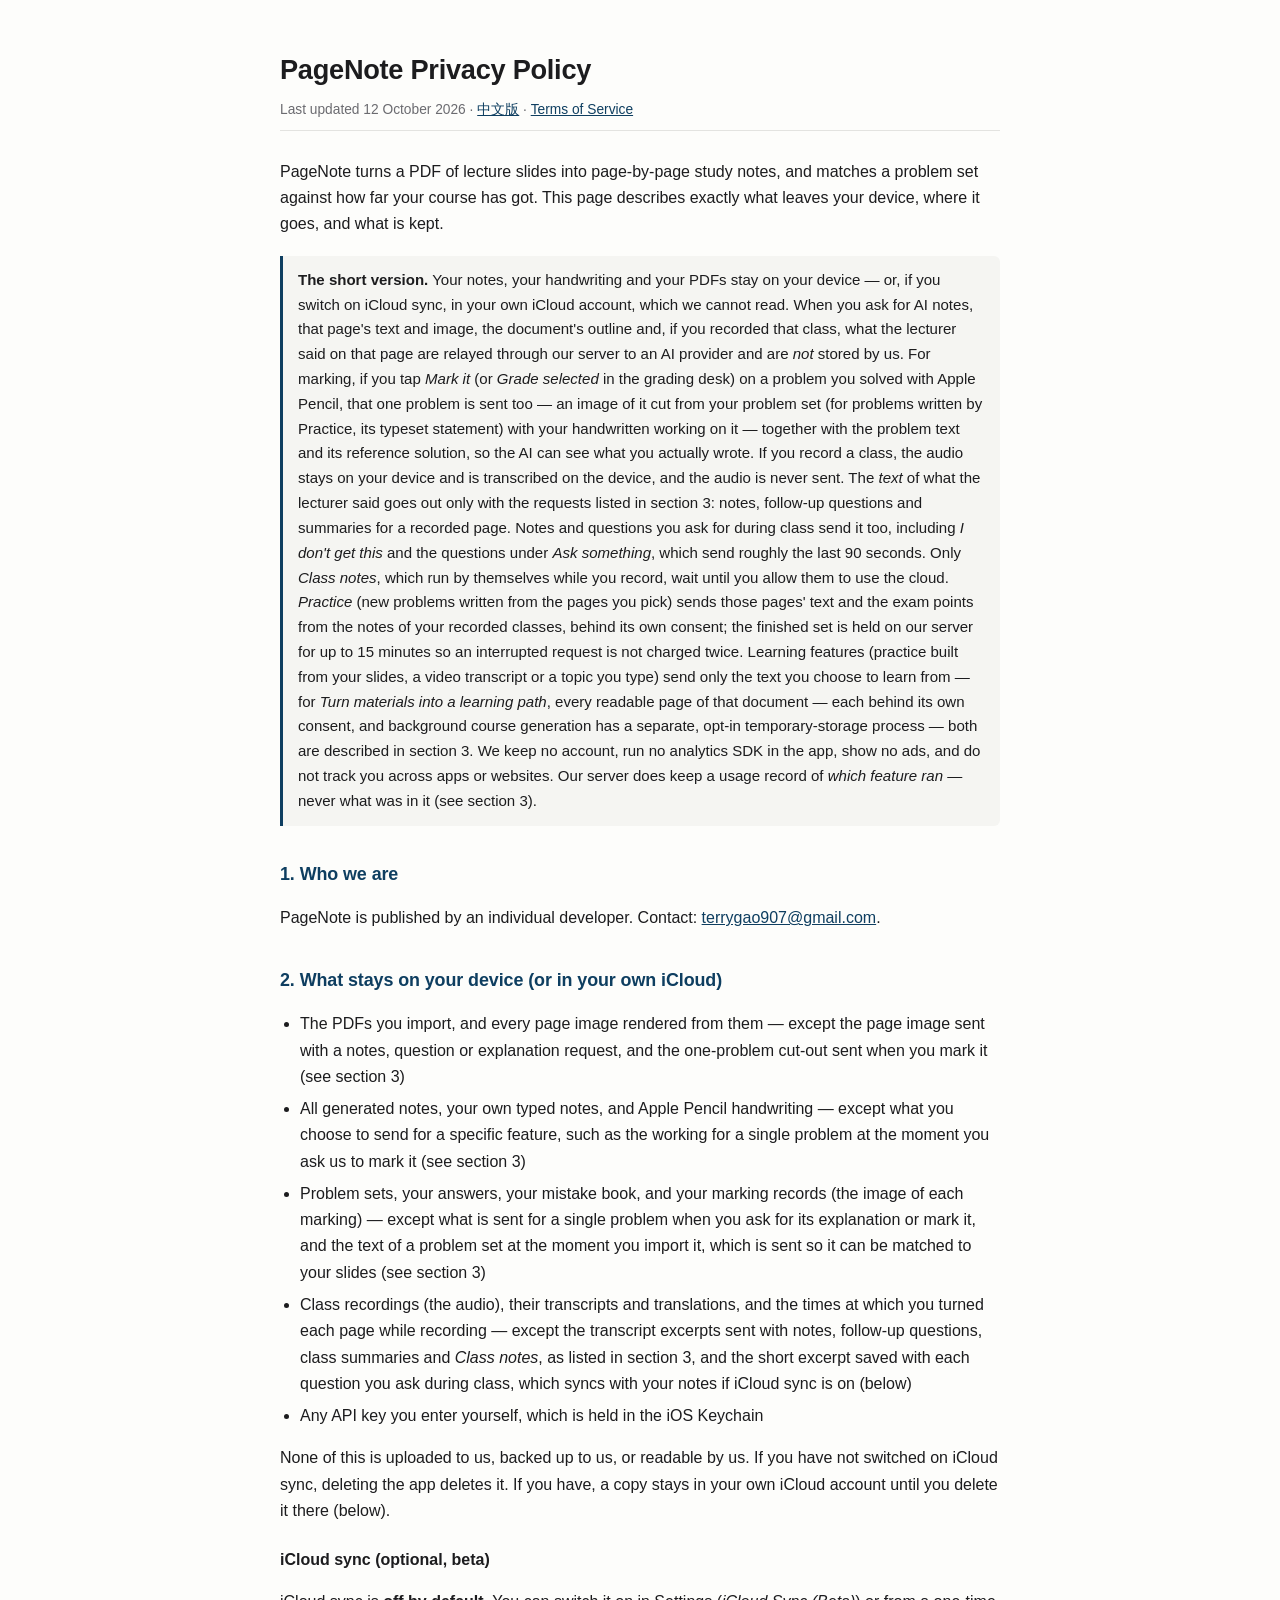
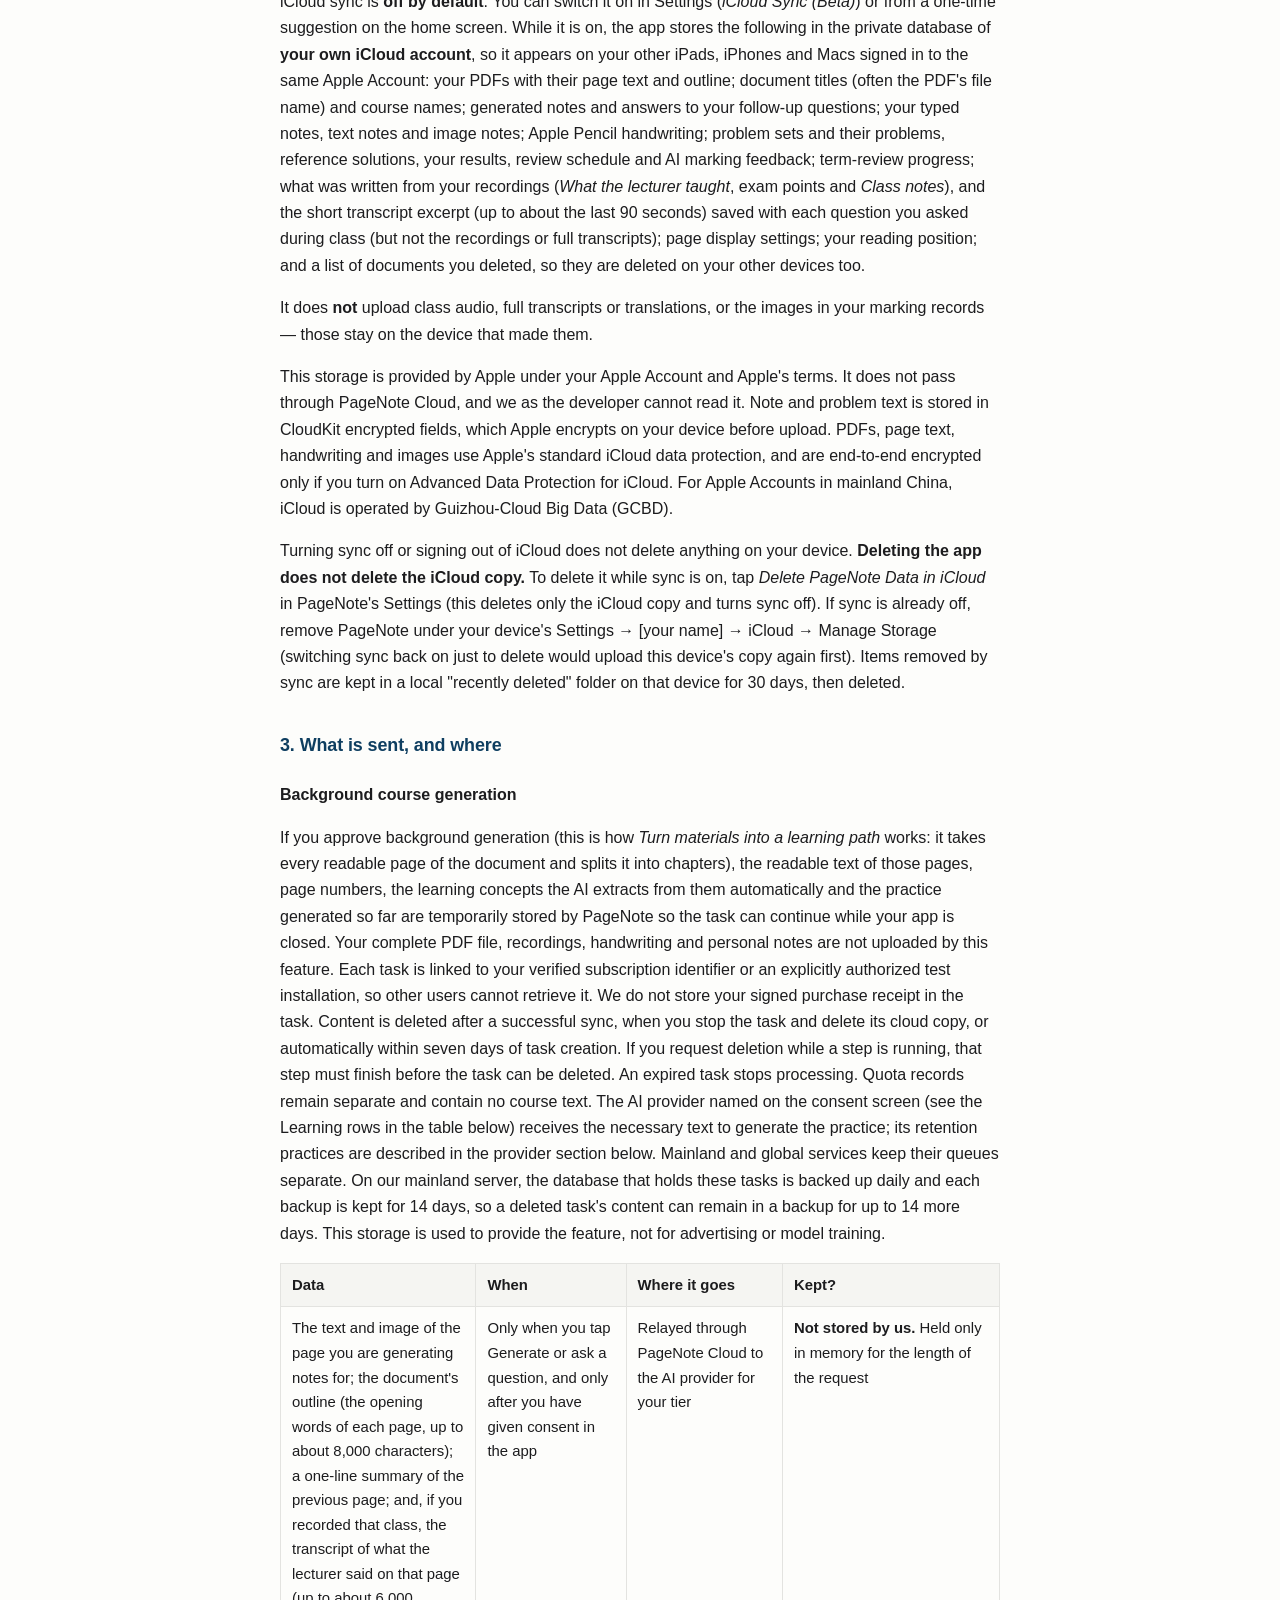
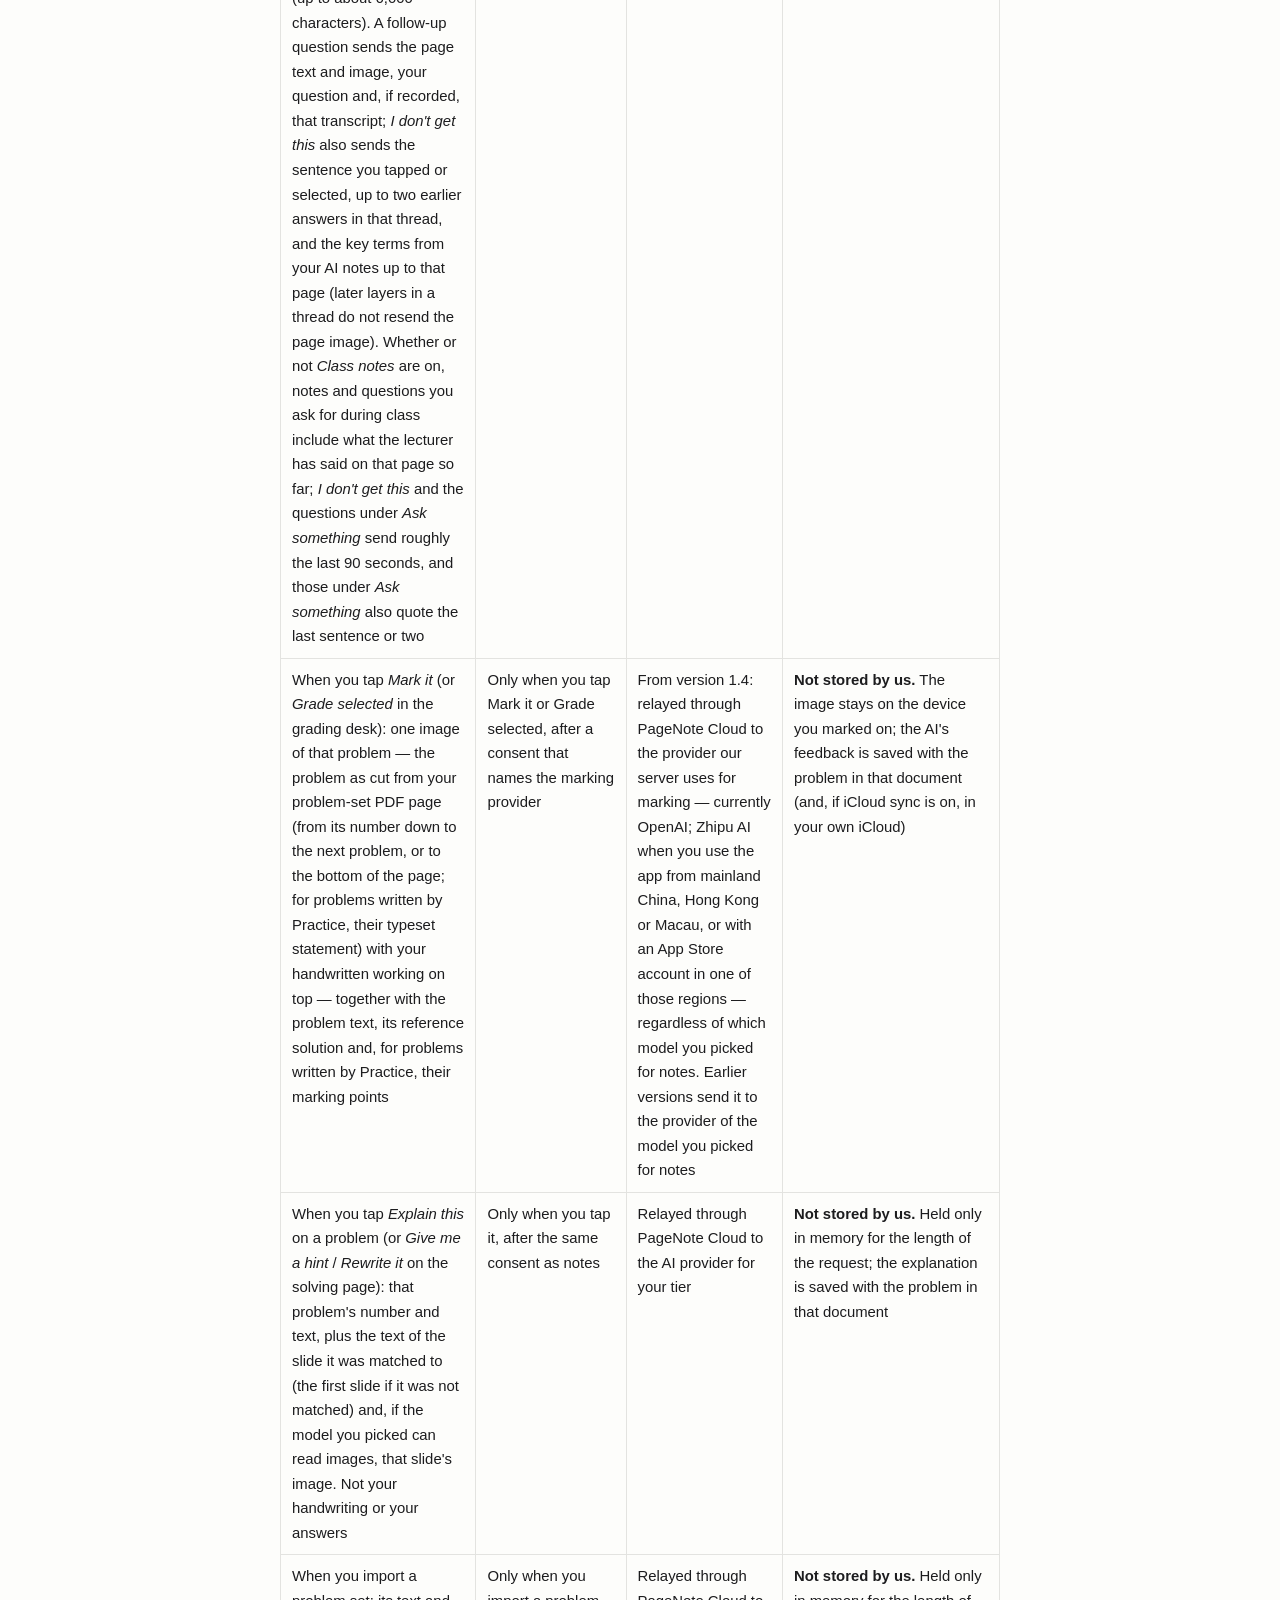
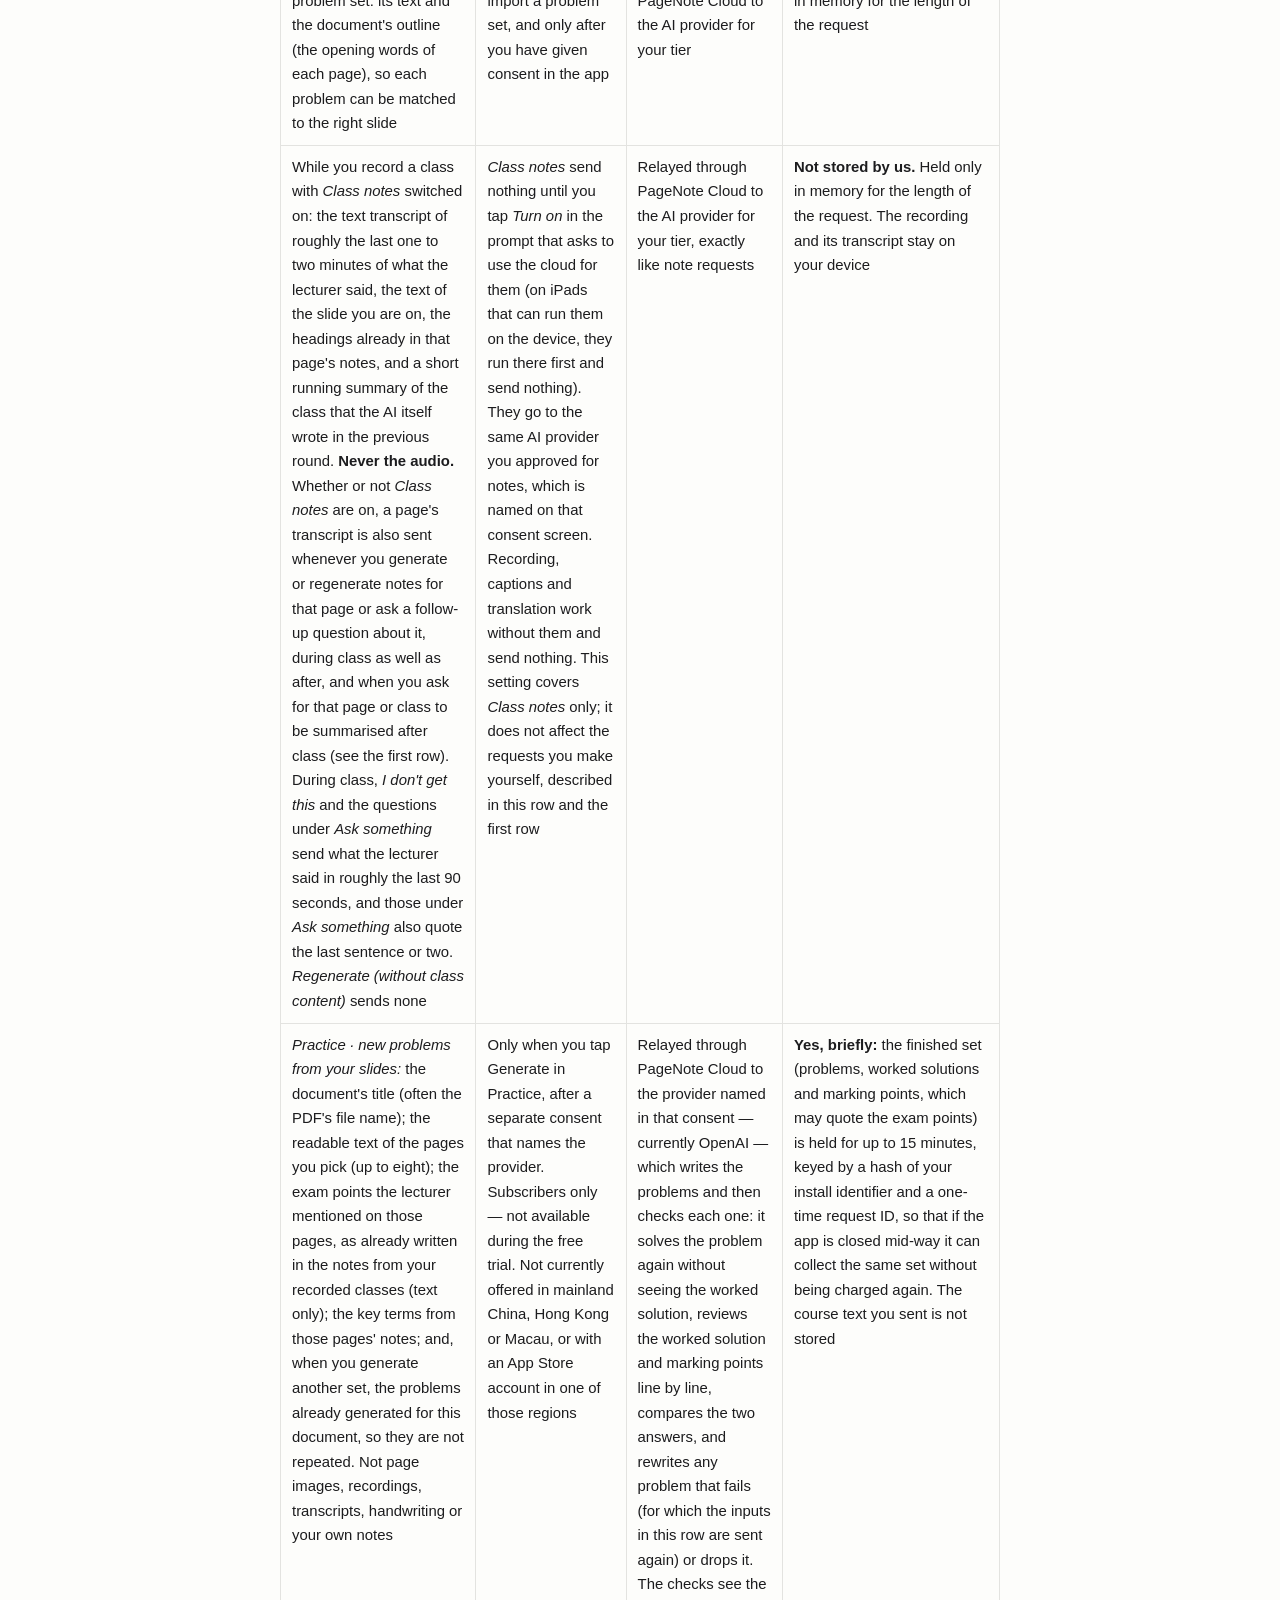
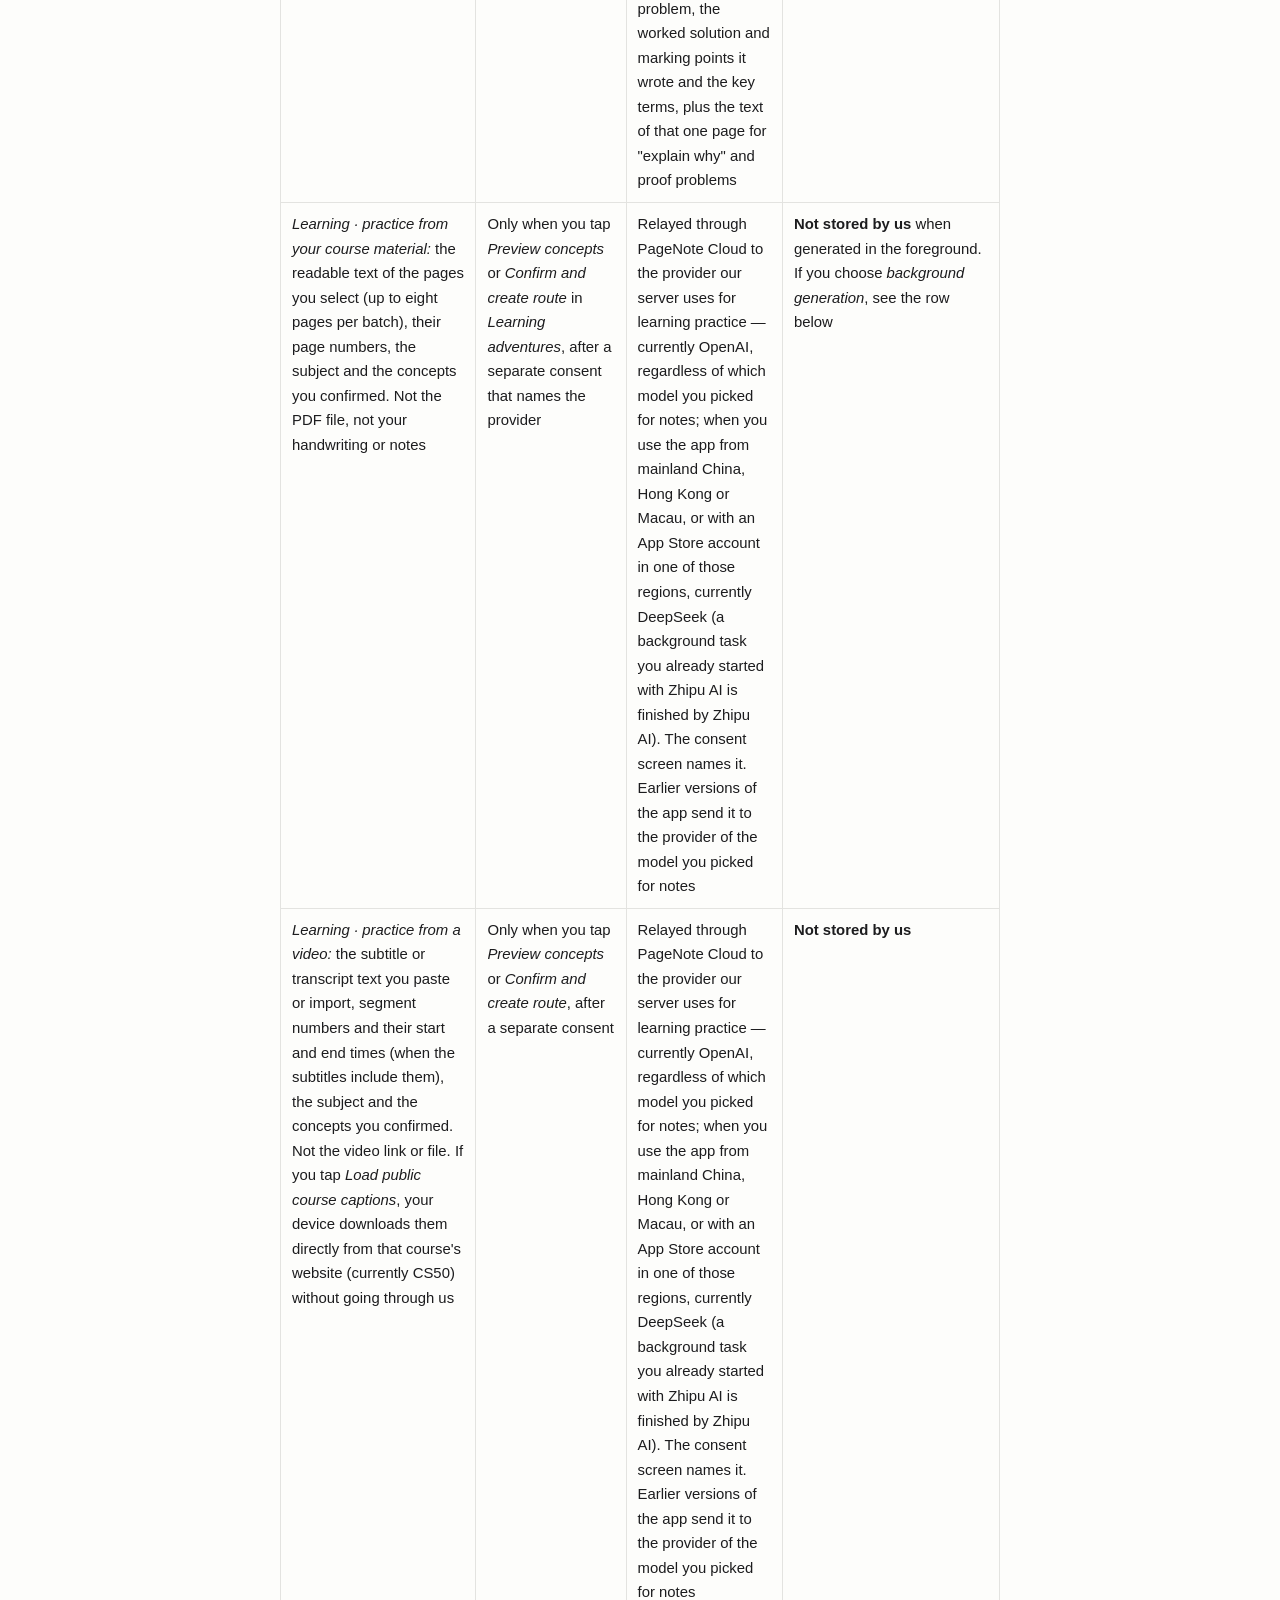
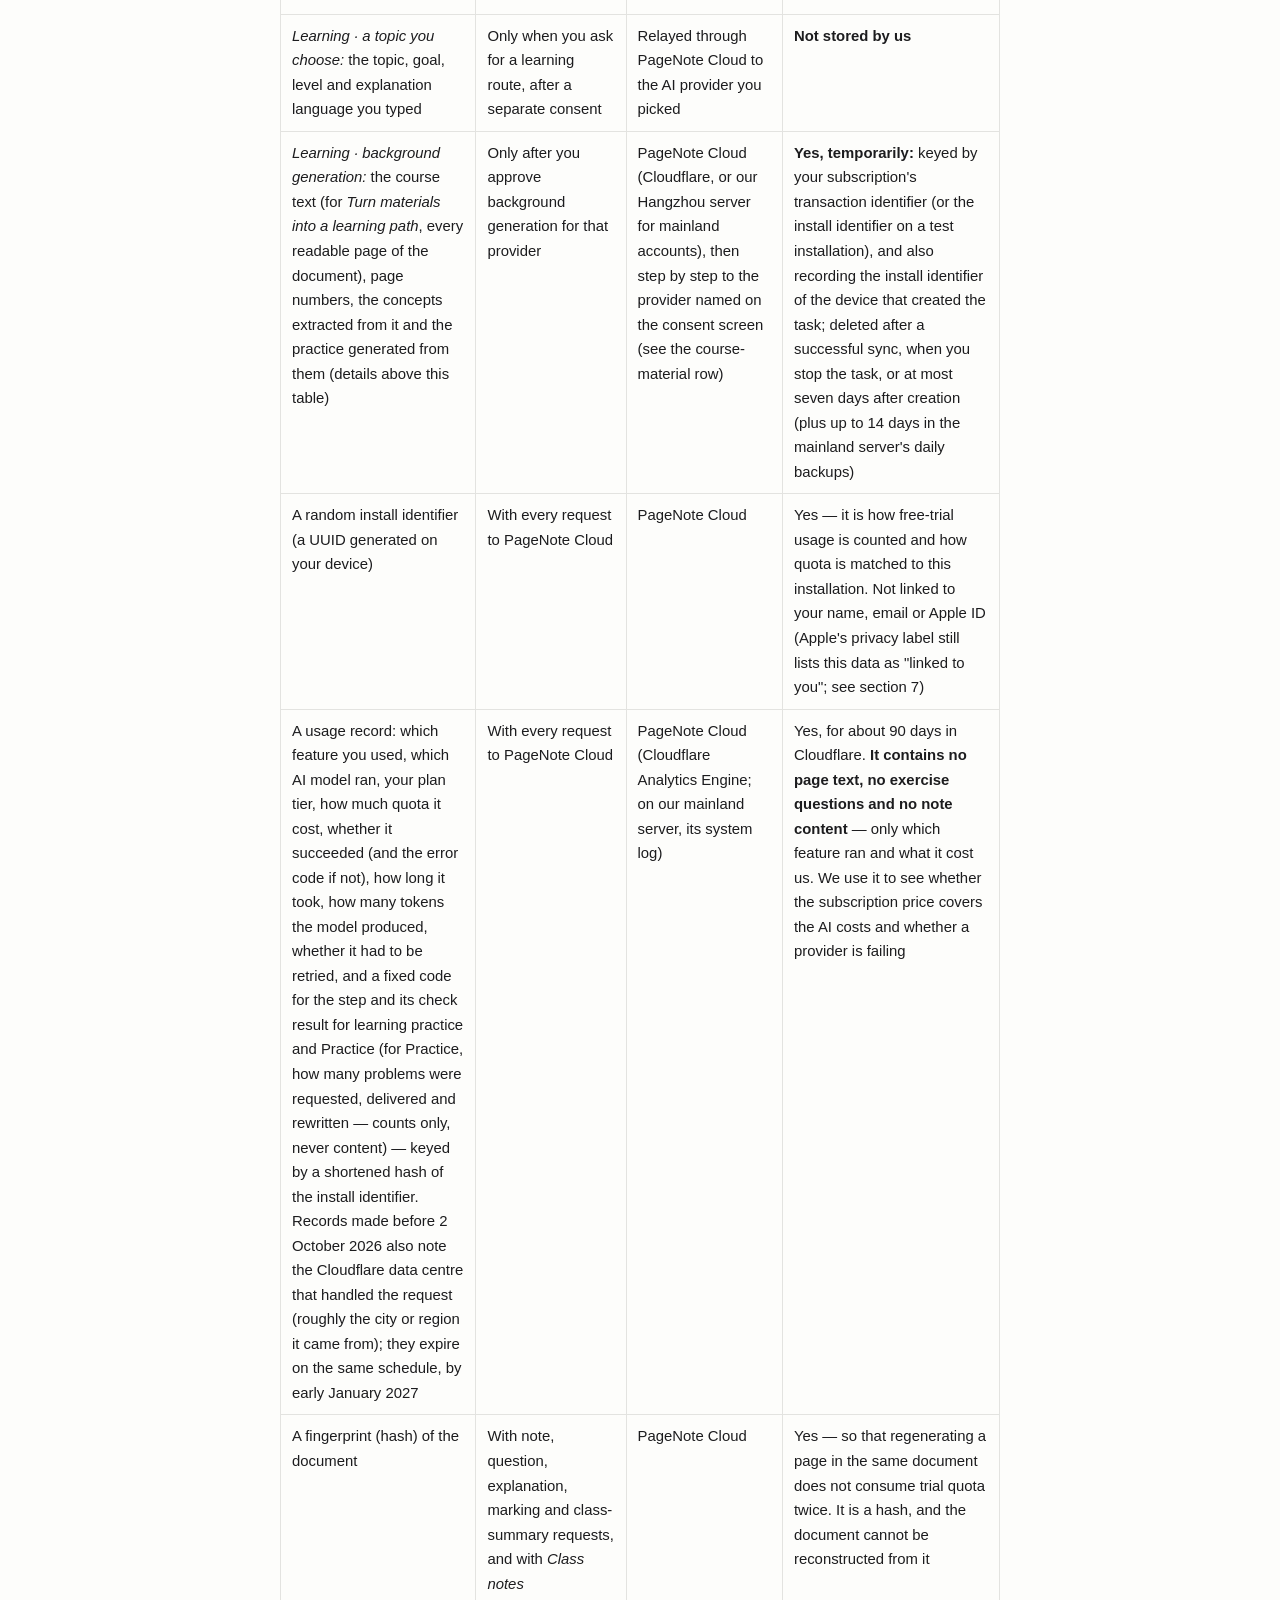
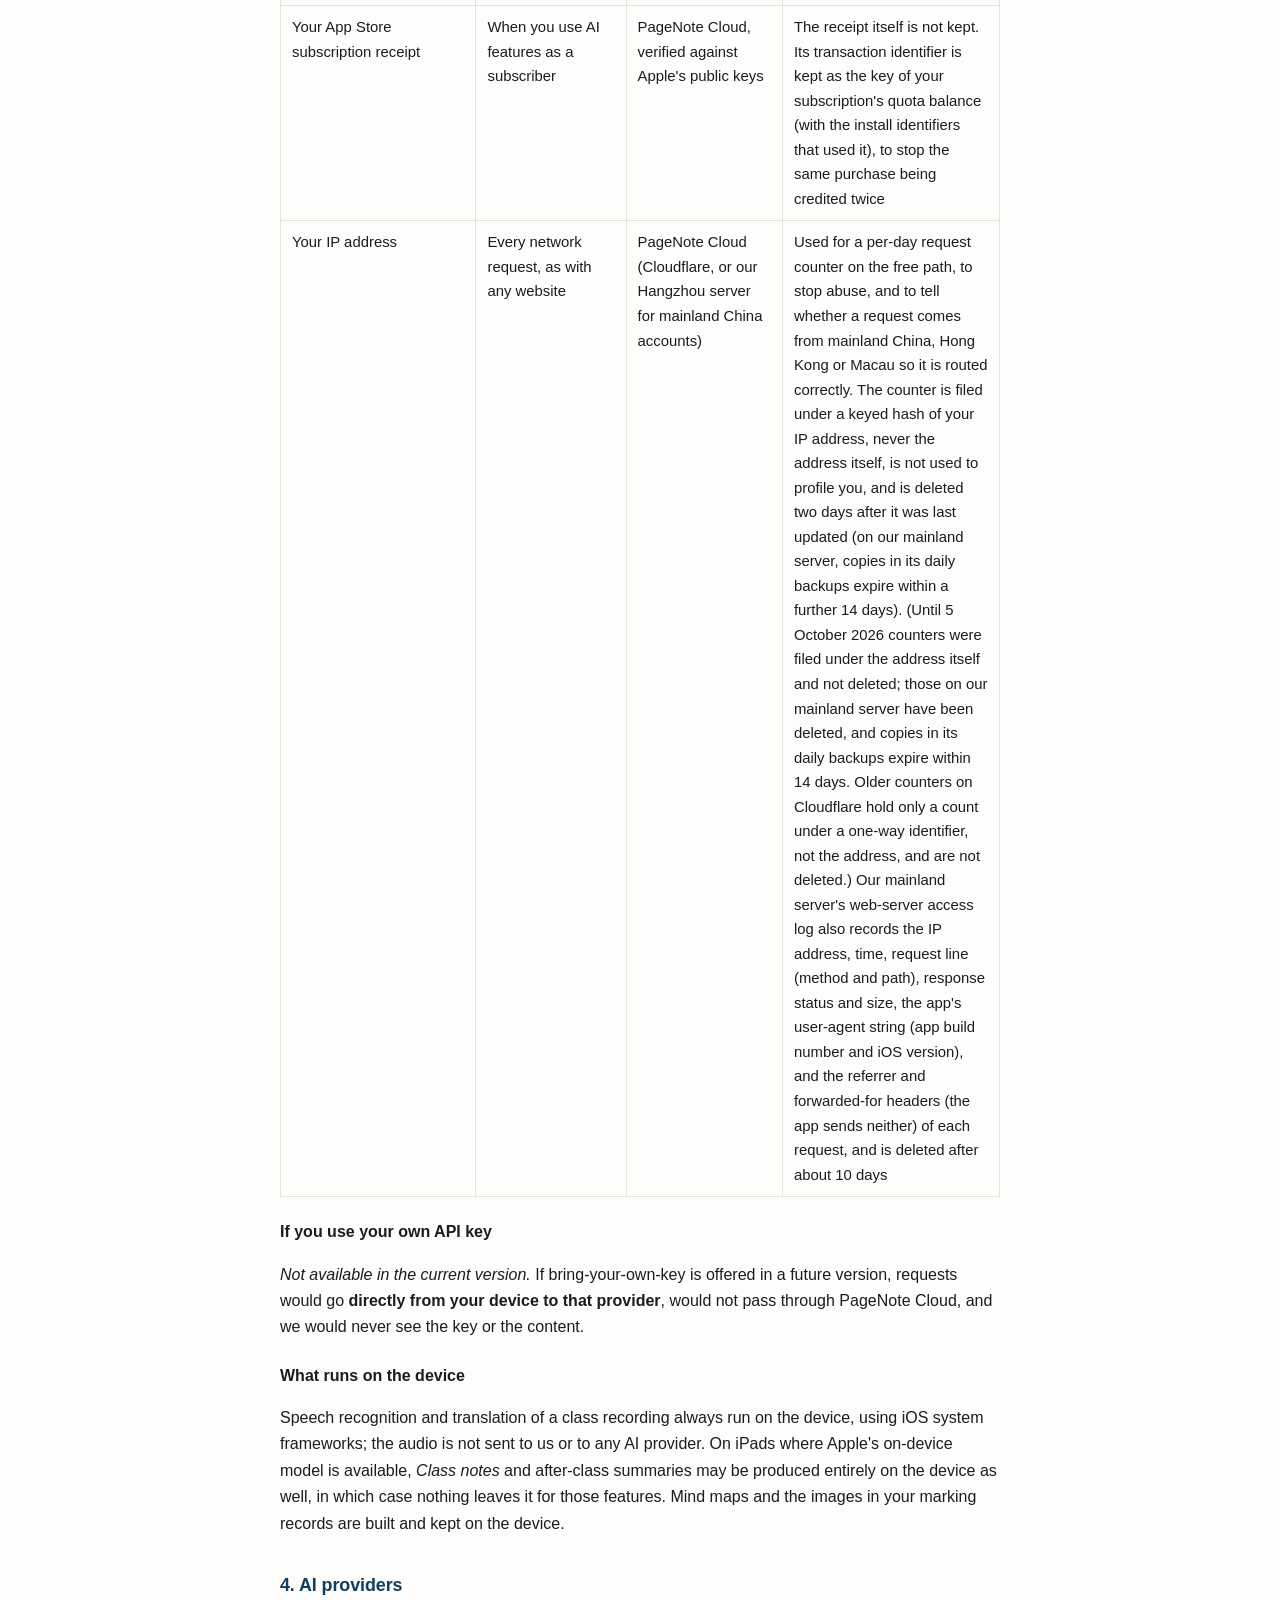
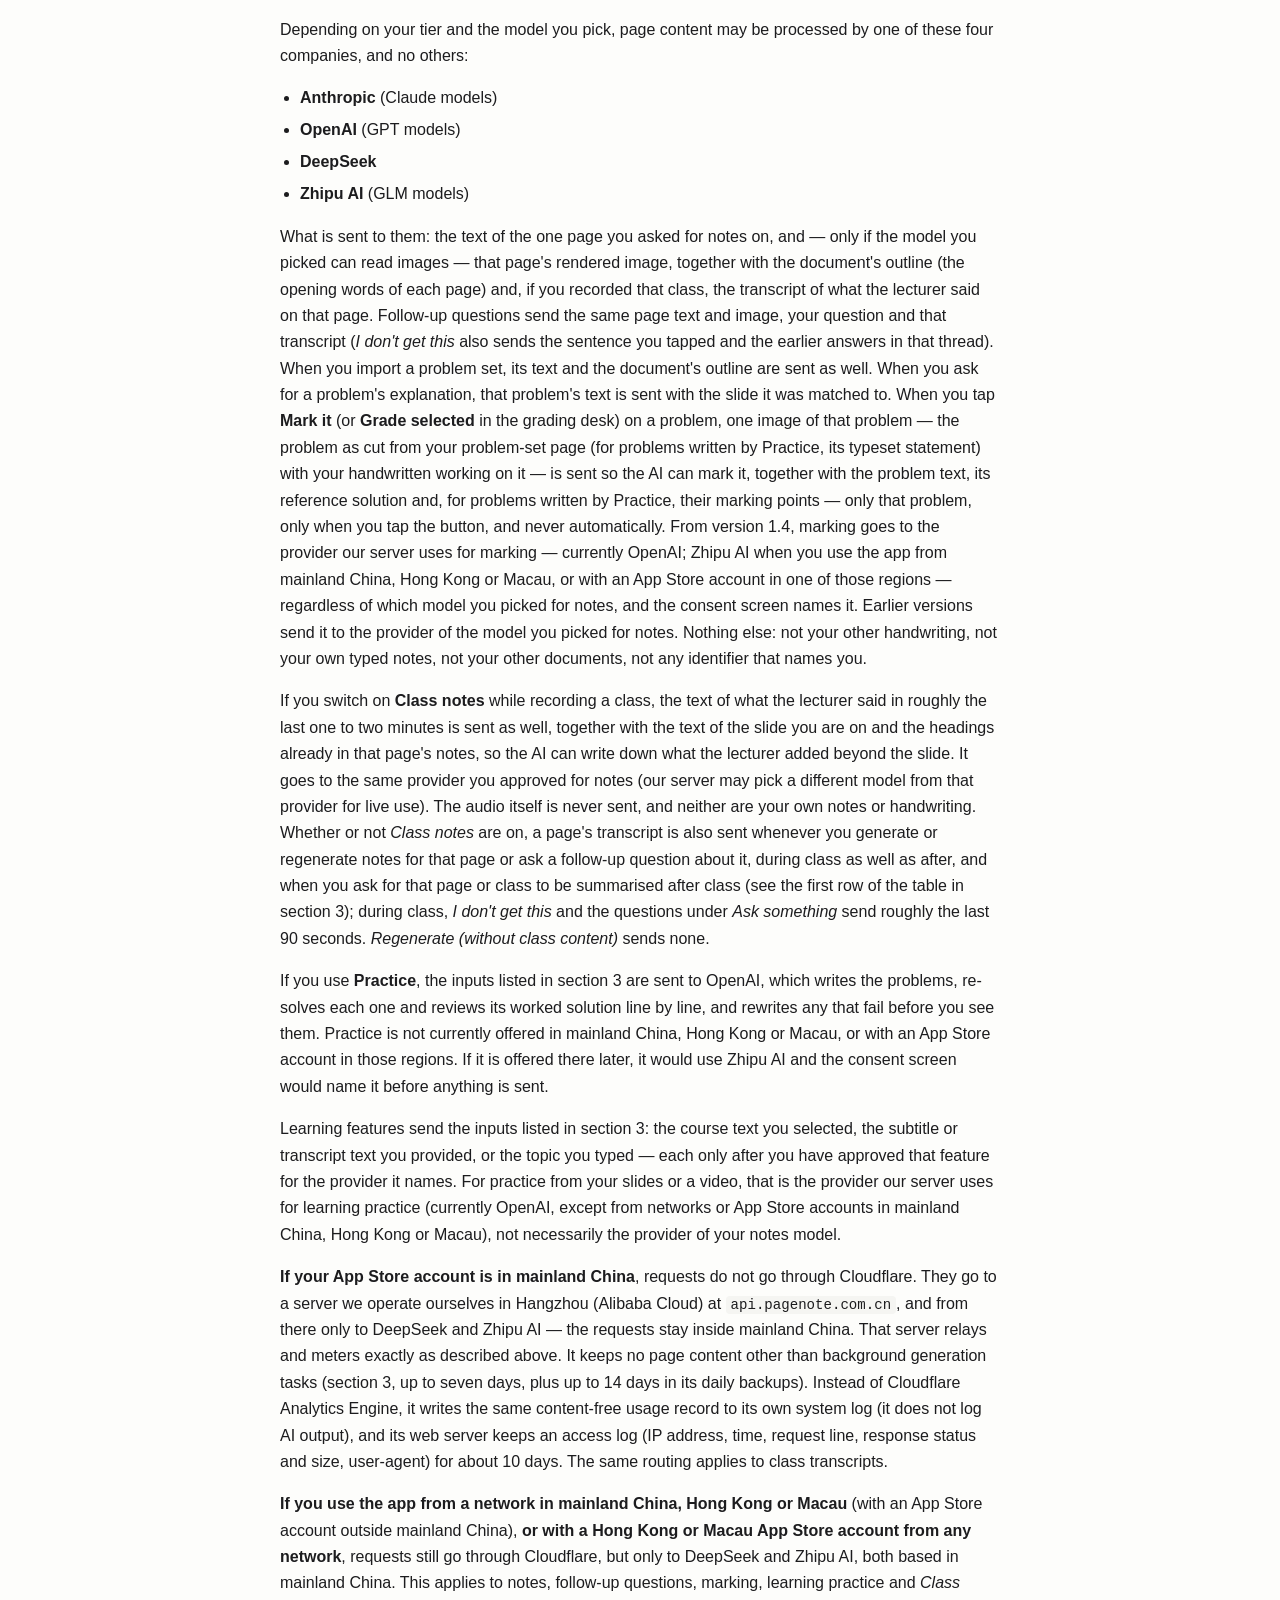
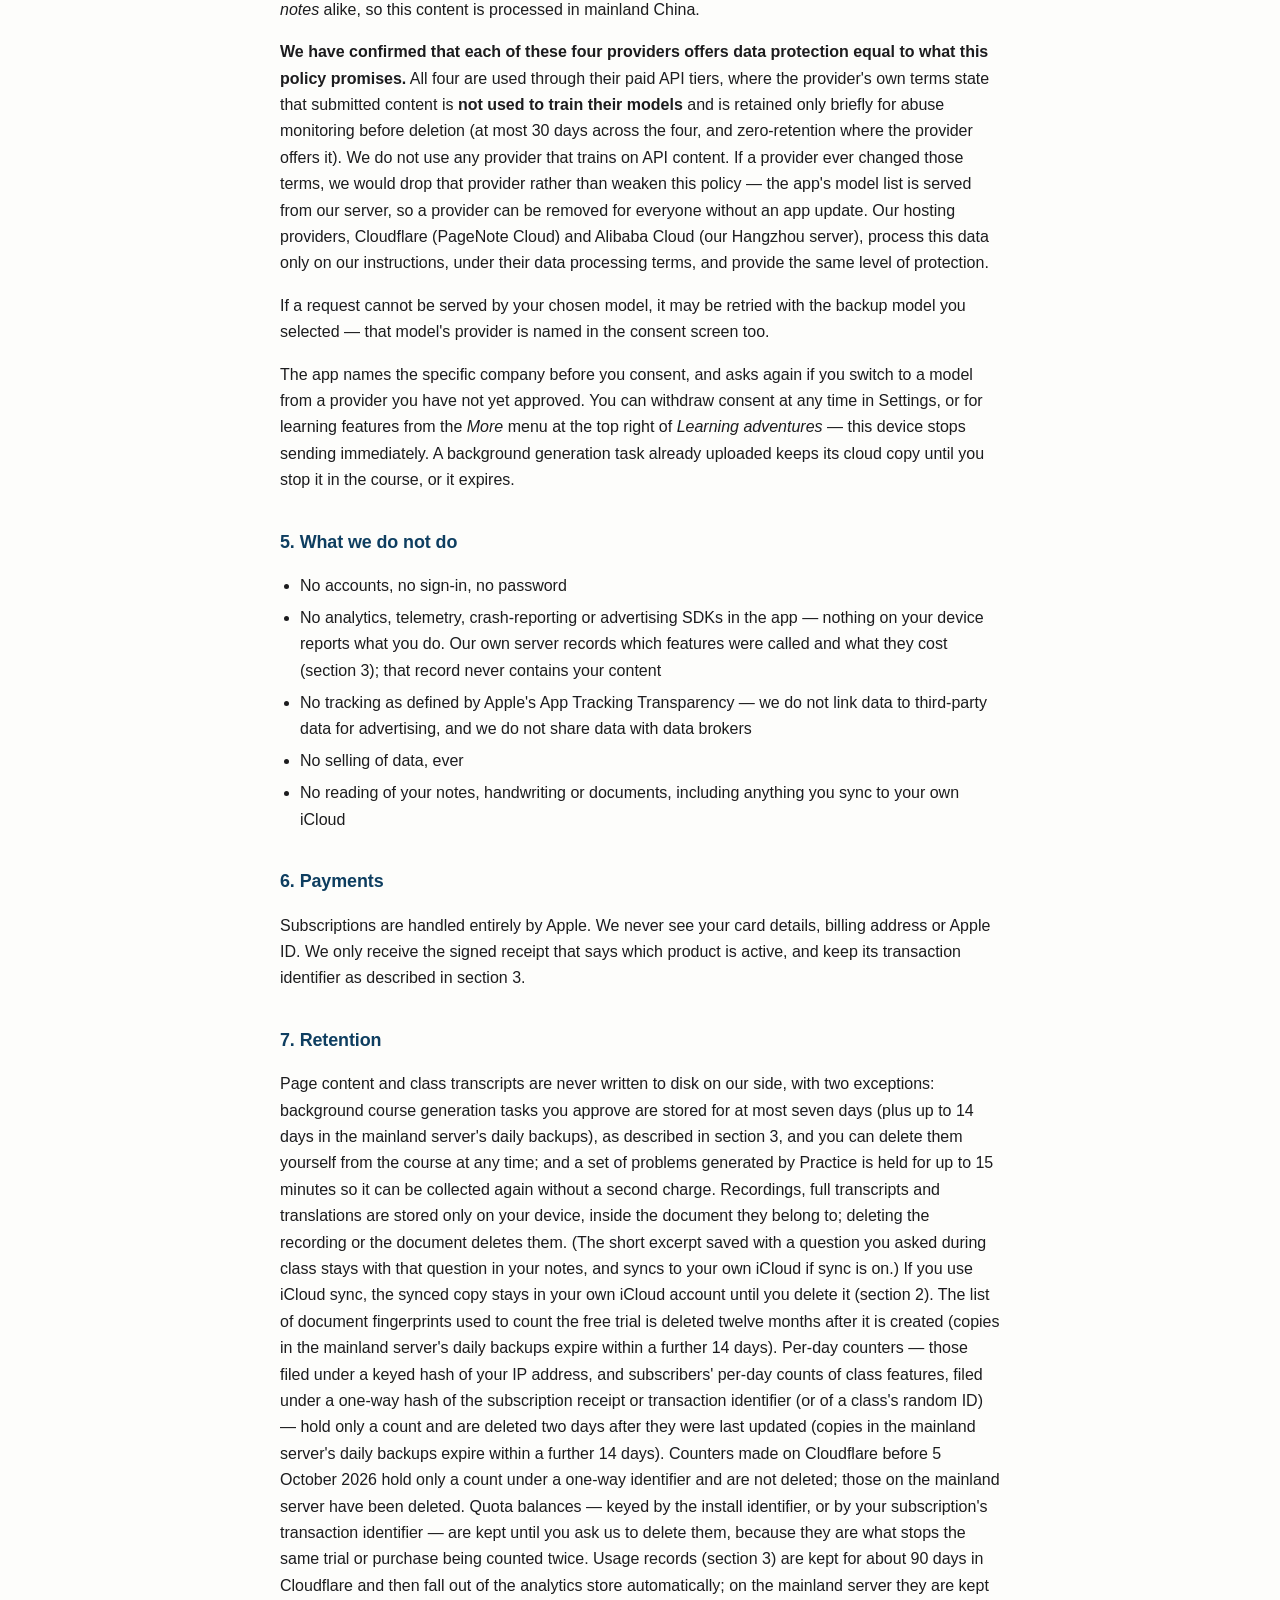
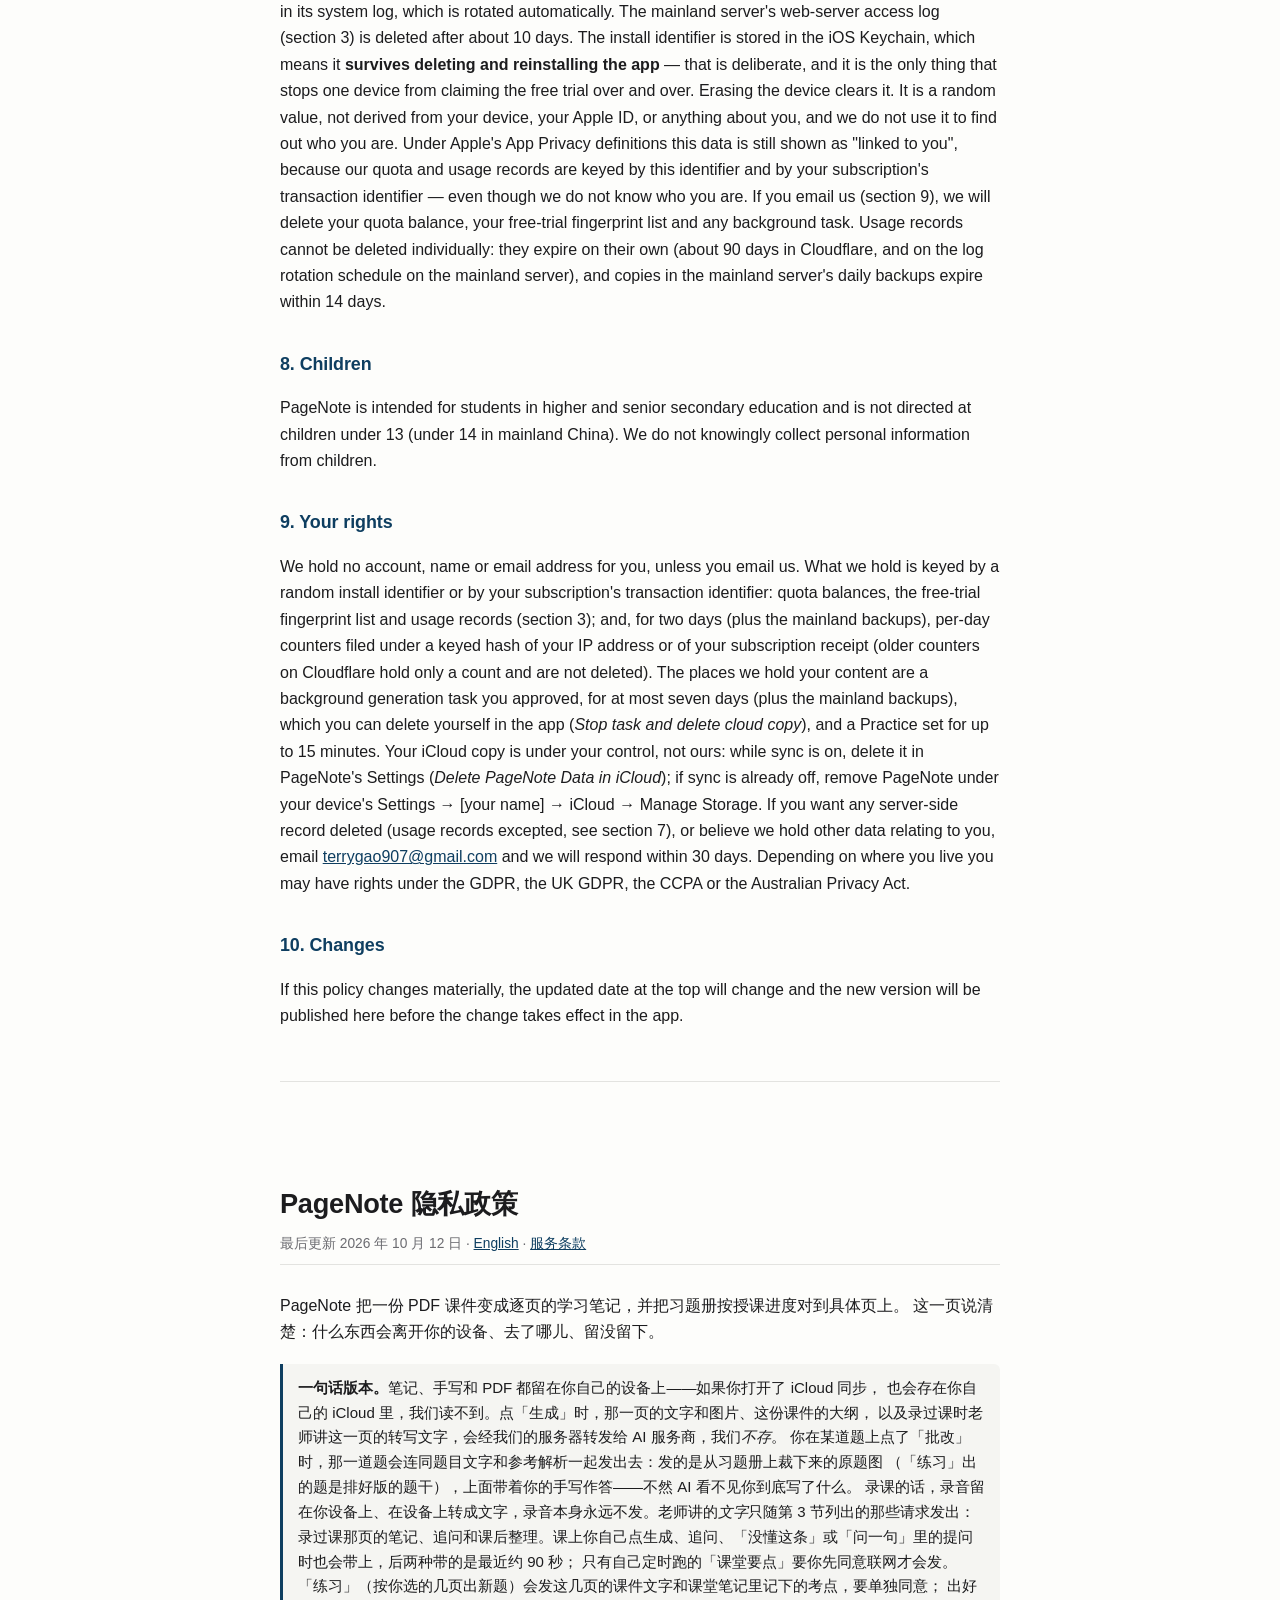
==== commit 1d7f889c: "隐私政策 10/12 版：大陆 / 港澳的学习出题改成目前用 DeepSeek 10/12 后端两边部署（杭州 22d73b28、CF 5d01f419）：大陆 / 港澳客户端的出题模型由目录下发 D" ====
--- a/privacy.html
+++ b/privacy.html
@@ -11,7 +11,7 @@
 
 <header>
   <h1>PageNote Privacy Policy</h1>
-  <p class="meta">Last updated 5 October 2026 · <a href="#zh">中文版</a> · <a href="terms.html">Terms of Service</a></p>
+  <p class="meta">Last updated 12 October 2026 · <a href="#zh">中文版</a> · <a href="terms.html">Terms of Service</a></p>
 </header>
 
 <p>PageNote turns a PDF of lecture slides into page-by-page study notes, and matches a problem
@@ -215,8 +215,8 @@
       names the provider</td>
   <td>Relayed through PageNote Cloud to the provider our server uses for learning practice —
       currently OpenAI, regardless of which model you picked for notes; when you use the app from
-      mainland China, Hong Kong or Macau, or with an App Store account in one of those regions, the provider of the
-      model you picked for notes (DeepSeek or Zhipu AI). The consent screen names it. Earlier versions of
+      mainland China, Hong Kong or Macau, or with an App Store account in one of those regions, currently
+      DeepSeek (a background task you already started with Zhipu AI is finished by Zhipu AI). The consent screen names it. Earlier versions of
       the app send it to the provider of the model you picked for notes</td>
   <td><strong>Not stored by us</strong> when generated in the foreground. If you choose
       <em>background generation</em>, see the row below</td>
@@ -230,8 +230,8 @@
   <td>Only when you tap <em>Preview concepts</em> or <em>Confirm and create route</em>, after a separate consent</td>
   <td>Relayed through PageNote Cloud to the provider our server uses for learning practice —
       currently OpenAI, regardless of which model you picked for notes; when you use the app from
-      mainland China, Hong Kong or Macau, or with an App Store account in one of those regions, the provider of the
-      model you picked for notes (DeepSeek or Zhipu AI). The consent screen names it. Earlier versions of
+      mainland China, Hong Kong or Macau, or with an App Store account in one of those regions, currently
+      DeepSeek (a background task you already started with Zhipu AI is finished by Zhipu AI). The consent screen names it. Earlier versions of
       the app send it to the provider of the model you picked for notes</td>
   <td><strong>Not stored by us</strong></td>
 </tr>
@@ -483,7 +483,7 @@
 
 <header id="zh">
   <h1>PageNote 隐私政策</h1>
-  <p class="meta">最后更新 2026 年 10 月 5 日 · <a href="#">English</a> · <a href="terms.html">服务条款</a></p>
+  <p class="meta">最后更新 2026 年 10 月 12 日 · <a href="#">English</a> · <a href="terms.html">服务条款</a></p>
 </header>
 
 <p>PageNote 把一份 PDF 课件变成逐页的学习笔记，并把习题册按授课进度对到具体页上。
@@ -614,7 +614,7 @@
       不发 PDF 文件本身，不发手写和笔记</td>
   <td>只在你在学习页点「提取知识点预览」或「确认并生成学习路线」时，且要先单独同意、同意页会点名服务商</td>
   <td>经 PageNote 云端转发给我们服务器指定的学习出题服务商——目前是 OpenAI，不随你选的笔记模型变；
-      在中国大陆、香港、澳门使用，或用这三地区的 App Store 账号时，是你所选笔记模型的那家（DeepSeek 或智谱 AI）。
+      在中国大陆、香港、澳门使用，或用这三地区的 App Store 账号时，目前是 DeepSeek（之前已经用智谱 AI 开始的后台任务仍由智谱 AI 做完）。
       同意页会点名。更早版本的 App 发给你所选笔记模型的那家</td>
   <td><strong>前台生成时我们不存。</strong>选了<em>后台生成</em>的见下一行</td>
 </tr>
@@ -623,7 +623,7 @@
       不发视频链接和视频文件。如果你点「读取课程公开字幕」，字幕由你的设备直接从那门课的网站（目前是 CS50）下载，不经过我们</td>
   <td>只在你点「提取知识点预览」或「确认并生成学习路线」时，且要先单独同意</td>
   <td>经 PageNote 云端转发给我们服务器指定的学习出题服务商——目前是 OpenAI，不随你选的笔记模型变；
-      在中国大陆、香港、澳门使用，或用这三地区的 App Store 账号时，是你所选笔记模型的那家（DeepSeek 或智谱 AI）。
+      在中国大陆、香港、澳门使用，或用这三地区的 App Store 账号时，目前是 DeepSeek（之前已经用智谱 AI 开始的后台任务仍由智谱 AI 做完）。
       同意页会点名。更早版本的 App 发给你所选笔记模型的那家</td>
   <td><strong>我们不存</strong></td>
 </tr>
